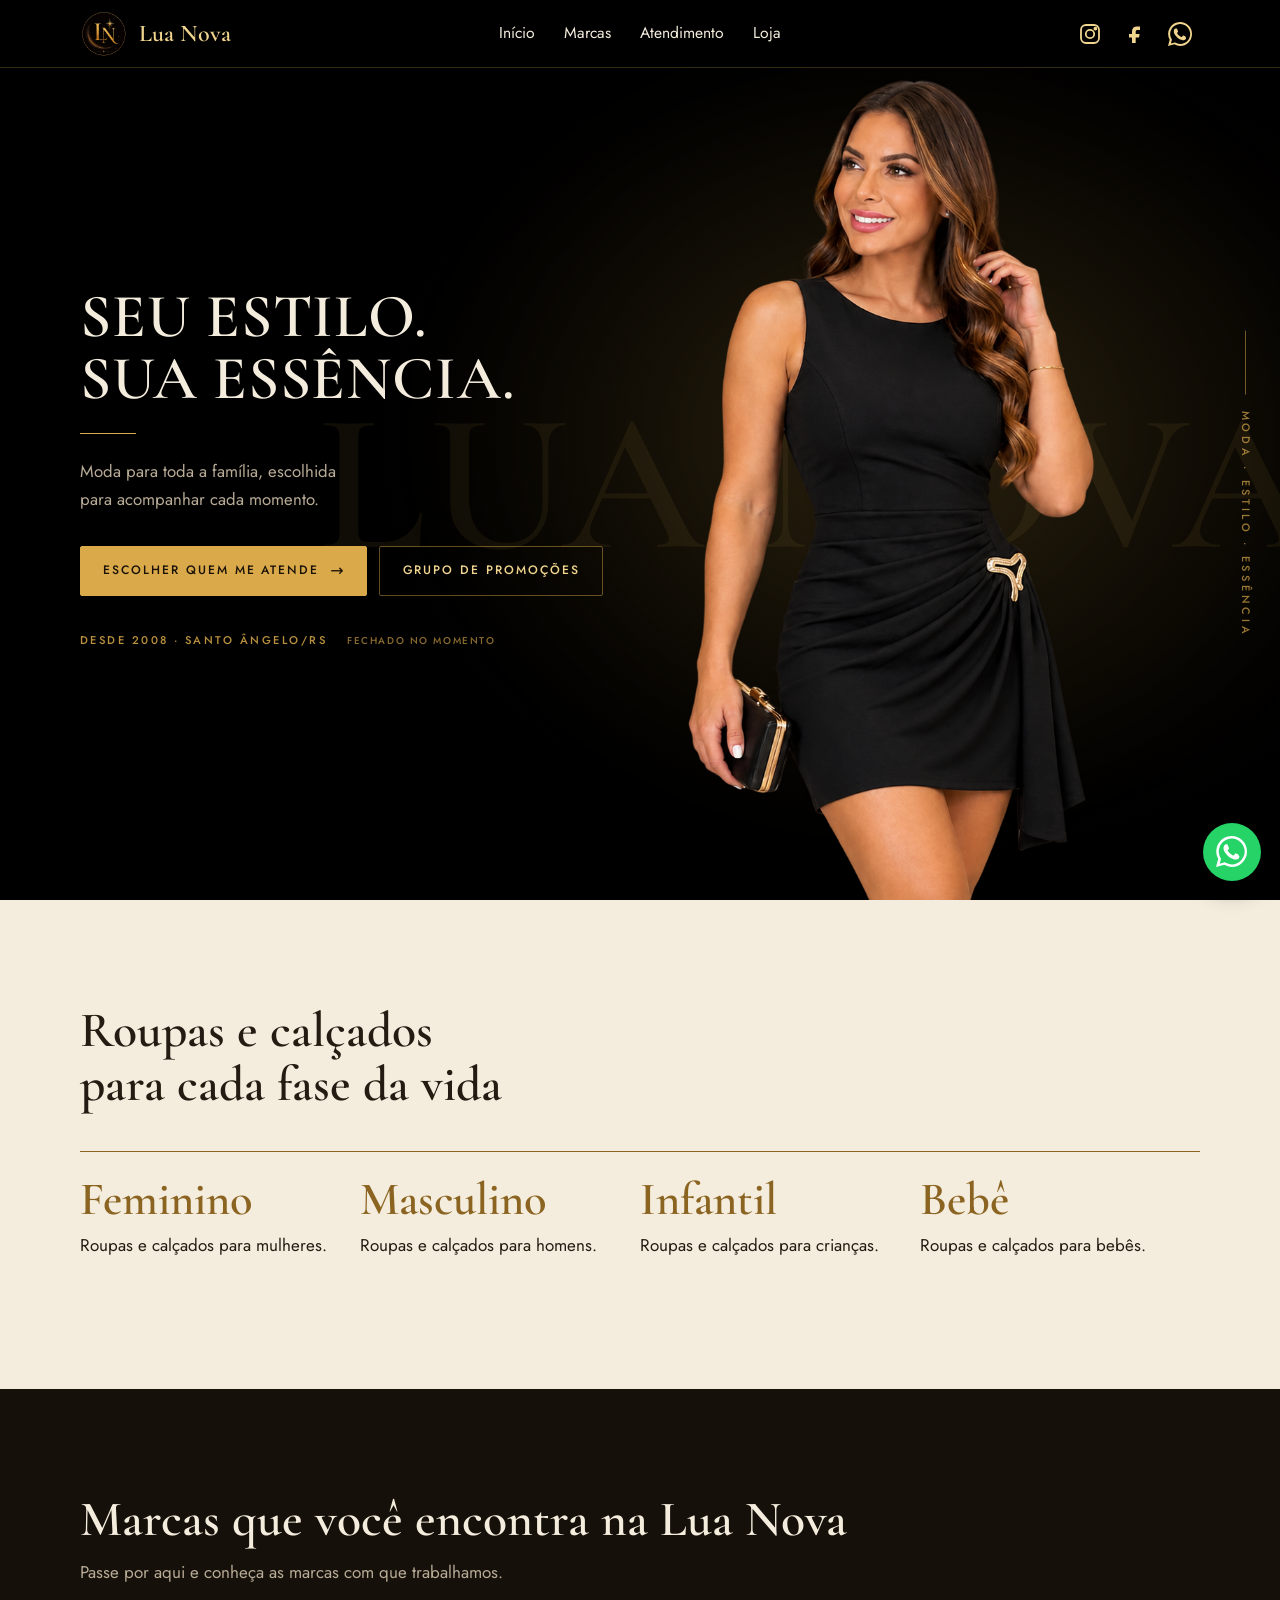
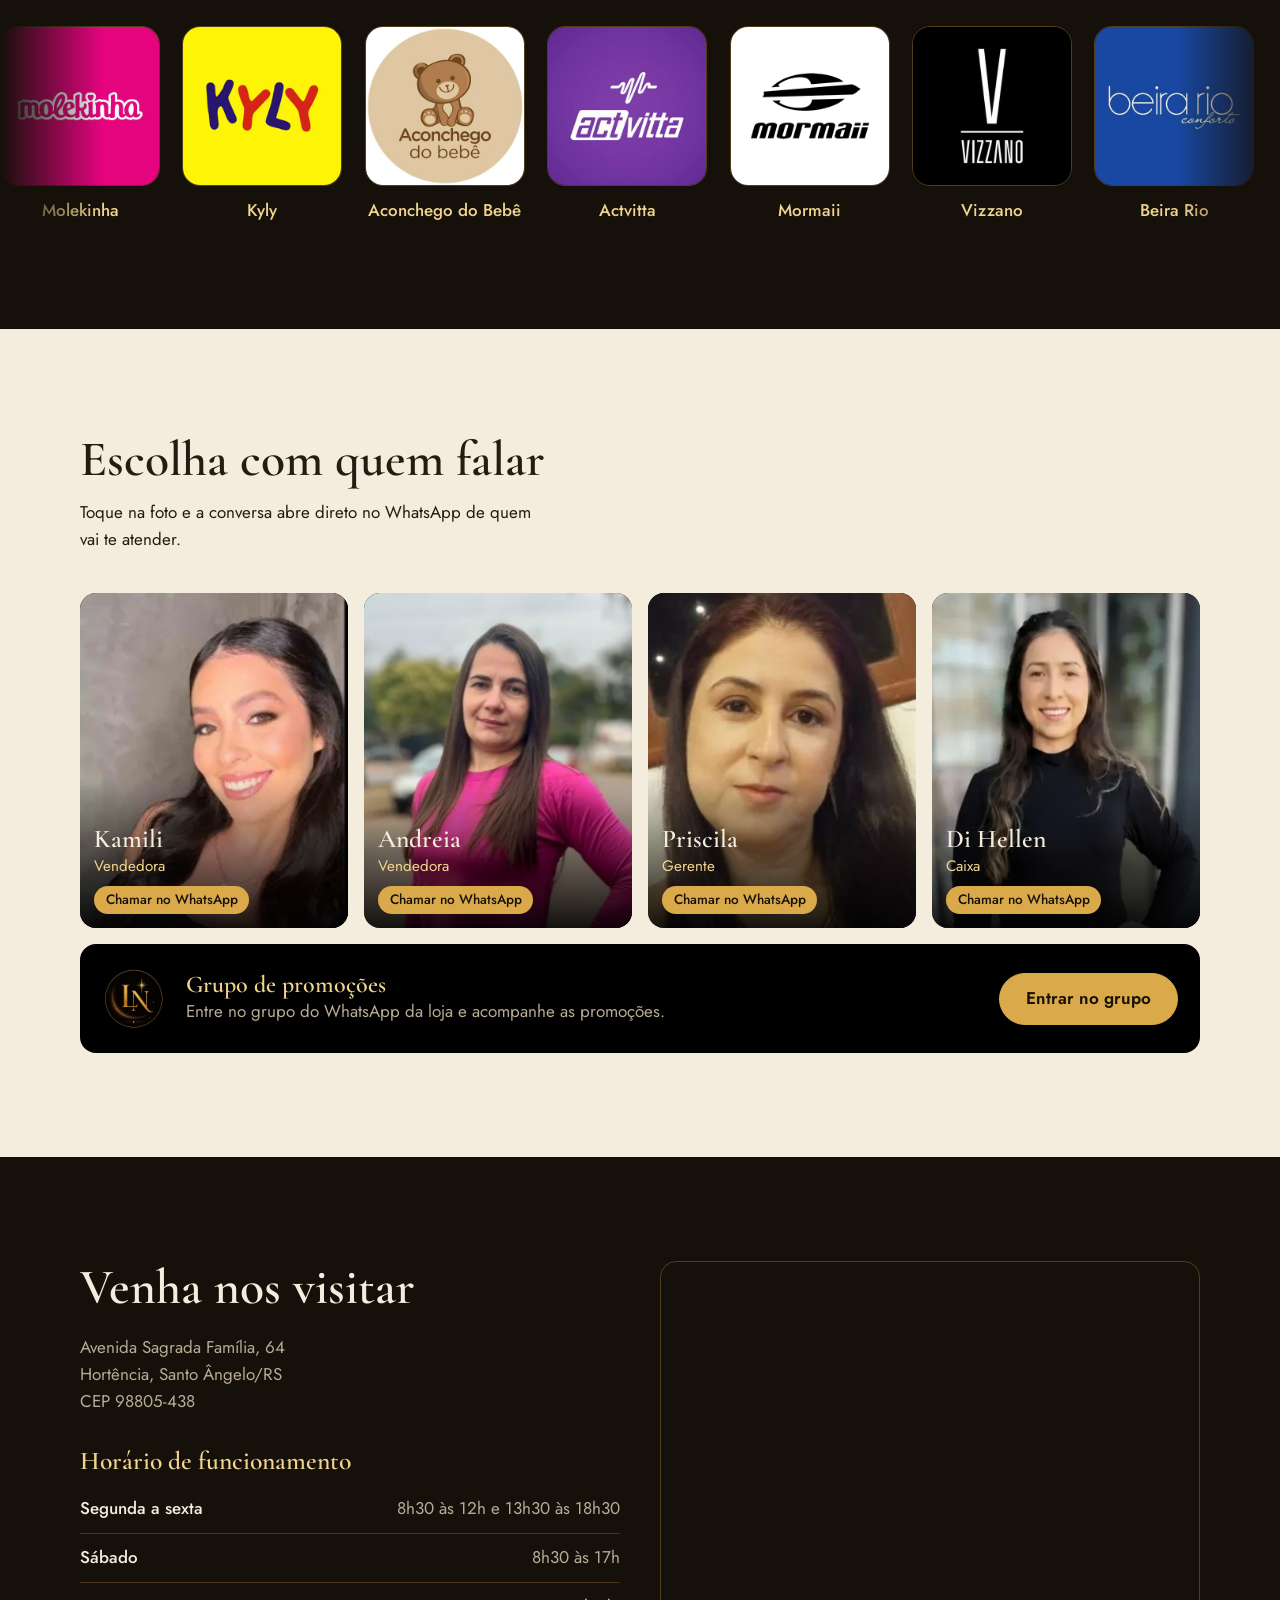
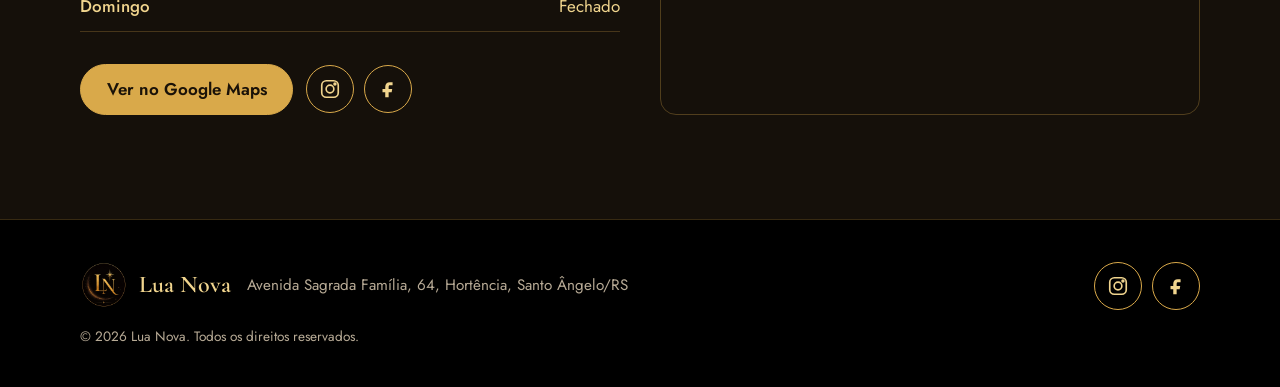
==== index.html @ 6b292cff "anofundacaodenovo" ====
<!doctype html>
<html lang="pt-BR">
  <head>
    <meta charset="UTF-8" />
    <meta name="viewport" content="width=device-width, initial-scale=1" />
    <title>Lua Nova</title>
    <meta
      name="description"
      content="Loja de roupas e calçados femininos, masculinos, infantis e para bebês em Santo Ângelo/RS. Conheça as marcas, a equipe e fale direto no WhatsApp."
    />
    <meta name="theme-color" content="#000000" />
    <meta property="og:type" content="website" />
    <meta property="og:locale" content="pt_BR" />
    <meta property="og:title" content="Lua Nova" />
    <meta
      property="og:description"
      content="Moda para toda a família, com atendimento de perto. Fale direto no WhatsApp."
    />
    <link rel="icon" type="image/png" href="assets/images/favicon.png" />
    <link rel="preconnect" href="https://fonts.googleapis.com" />
    <link rel="preconnect" href="https://fonts.gstatic.com" crossorigin />
    <link
      href="https://fonts.googleapis.com/css2?family=Cormorant+Garamond:wght@500;600;700&family=Jost:wght@400;500;600&display=swap"
      rel="stylesheet"
    />
    <link rel="stylesheet" href="css/style.css" />
    <script type="application/ld+json">
      {
        "@context": "https://schema.org",
        "@type": "ClothingStore",
        "name": "Lua Nova",
        "foundingDate": "2008",
        "address": {
          "@type": "PostalAddress",
          "streetAddress": "Avenida Sagrada Família, 64",
          "addressLocality": "Santo Ângelo",
          "addressRegion": "RS",
          "postalCode": "98805-438",
          "addressCountry": "BR"
        },
        "openingHours": [
          "Mo-Fr 08:30-12:00",
          "Mo-Fr 13:30-18:30",
          "Sa 08:30-17:00"
        ],
        "sameAs": [
          "https://www.instagram.com/luanova.santoangelo/",
          "https://www.facebook.com/vanessa.luanova.9?locale=pt_BR"
        ]
      }
    </script>
  </head>
  <body>
    <a class="skip" href="#conteudo">Ir para o conteúdo</a>

    <header class="header" id="topo">
      <div class="container header__in">
        <a class="brand" href="#inicio" aria-label="Lua Nova, início">
          <img
            src="assets/images/logo.jpg"
            alt="Logo Lua Nova"
            width="48"
            height="48"
          />
          <span>Lua Nova</span>
        </a>
        <nav class="nav" id="menu" aria-label="Principal">
          <a href="#inicio">Início</a>
          <a href="#marcas">Marcas</a>
          <a href="#atendimento">Atendimento</a>
          <a href="#loja">Loja</a>
        </nav>
        <div class="header__social" aria-label="Redes sociais e WhatsApp">
          <a class="social-icon" href="#" data-rede="instagram" target="_blank" rel="noopener" aria-label="Instagram" title="Instagram">
            <svg viewBox="0 0 24 24" aria-hidden="true"><rect x="3" y="3" width="18" height="18" rx="5"></rect><circle cx="12" cy="12" r="4.2"></circle><circle cx="17.4" cy="6.6" r="1"></circle></svg>
          </a>
          <a class="social-icon" href="#" data-rede="facebook" target="_blank" rel="noopener" aria-label="Facebook" title="Facebook">
            <svg viewBox="0 0 24 24" aria-hidden="true"><path d="M14 8h3V4.5h-3c-3.3 0-5 1.9-5 5.2V12H6v3.5h3V21h3.7v-5.5H16l.6-3.5h-3.9V10c0-1.3.4-2 1.3-2Z"></path></svg>
          </a>
          <a class="social-icon whatsapp-header"
          href="#"
          data-whatsapp-menu
          aria-label="WhatsApp"
          title="WhatsApp"
        >
          <svg viewBox="0 0 24 24" aria-hidden="true">
            <path
              d="M20.5 3.5A11.9 11.9 0 0 0 12 0 11.9 11.9 0 0 0 1.7 17.8L0 24l6.4-1.7A12 12 0 0 0 12 24h.1A12 12 0 0 0 24 12a11.9 11.9 0 0 0-3.5-8.5ZM12.1 22a9.9 9.9 0 0 1-5-1.4l-.4-.2-3.8 1 1-3.7-.2-.4A10 10 0 1 1 12.1 22Zm5.5-7.5c-.3-.2-1.8-.9-2.1-1s-.5-.2-.7.2-.8 1-.9 1.2-.3.2-.6.1a8.1 8.1 0 0 1-2.4-1.5 9 9 0 0 1-1.7-2.1c-.2-.3 0-.5.1-.6l.4-.5c.1-.2.2-.3.3-.5.1-.2 0-.4 0-.6s-.7-1.7-.9-2.3c-.2-.6-.5-.5-.7-.5h-.6c-.2 0-.6.1-.9.4-.3.3-1.1 1.1-1.1 2.7s1.1 3.1 1.2 3.3c.2.2 2.2 3.4 5.3 4.7.7.3 1.3.5 1.7.6.7.2 1.4.2 1.9.1.6-.1 1.8-.7 2-1.4.2-.7.2-1.3.1-1.4-.1-.2-.3-.3-.6-.4Z"
            ></path>
          </svg>
        </a>
        </div>
        <button class="burger"
          id="burger"
          aria-label="Abrir menu"
          aria-expanded="false"
          aria-controls="menu"
        >
          <span></span><span></span>
        </button>
      </div>
    </header>

    <main id="conteudo">
      <section class="hero" id="inicio">
        <span class="hero__marca" aria-hidden="true">LUA NOVA</span>
        <span class="hero__vertical" aria-hidden="true"><i></i><b>Moda · Estilo · Essência</b></span>
        <div class="hero__foto">
          <img src="assets/images/modelo.png" alt="Modelo com vestido preto e detalhe dourado" width="912" height="1181" fetchpriority="high" />
        </div>
        <div class="container hero__in">
          <div class="hero__txt">
            <h1>Seu estilo.<br />Sua essência.</h1>
            <span class="hero__linha" aria-hidden="true"></span>
            <p class="hero__sub">Moda para toda a família, escolhida para acompanhar cada momento.</p>
            <div class="hero__cta">
              <a class="btn" href="#atendimento">Escolher quem me atende</a>
              <a class="btn btn--ghost" href="#" data-grupo target="_blank" rel="noopener">Grupo de promoções</a>
            </div>
            <p class="hero__tag" id="status">Desde 2008 · Santo Ângelo/RS</p>
          </div>
        </div>
      </section>

      <section class="familia" aria-labelledby="t-familia">
        <div class="container">
          <h2 id="t-familia">Roupas e calçados para cada fase da vida</h2>
          <ul class="familia__lista">
            <li>
              <strong>Feminino</strong
              ><span>Roupas e calçados para mulheres.</span>
            </li>
            <li>
              <strong>Masculino</strong
              ><span>Roupas e calçados para homens.</span>
            </li>
            <li>
              <strong>Infantil</strong
              ><span>Roupas e calçados para crianças.</span>
            </li>
            <li>
              <strong>Bebê</strong><span>Roupas e calçados para bebês.</span>
            </li>
          </ul>
        </div>
      </section>

      <section class="marcas" id="marcas" aria-labelledby="t-marcas">
        <div class="container marcas__head">
          <h2 id="t-marcas">Marcas que você encontra na Lua Nova</h2>
          <p>Passe por aqui e conheça as marcas com que trabalhamos.</p>
        </div>
        <div class="marquee" id="marquee" aria-label="Carrossel de marcas">
          <ul class="marquee__track" id="marcas-track"></ul>
        </div>
      </section>

      <section class="atend" id="atendimento" aria-labelledby="t-atend">
        <div class="container">
          <div class="atend__head">
            <h2 id="t-atend">Escolha com quem falar</h2>
            <p>
              Toque na foto e a conversa abre direto no WhatsApp de quem vai te
              atender.
            </p>
          </div>
          <ul class="equipe" id="equipe"></ul>
        </div>
      </section>

      <section class="loja" id="loja" aria-labelledby="t-loja">
        <div class="container loja__in">
          <div class="loja__info">
            <h2 id="t-loja">Venha nos visitar</h2>
            <address id="endereco"></address>
            <h3>Horário de funcionamento</h3>
            <dl class="horarios" id="horarios"></dl>
            <div class="loja__btns">
              <a class="btn" href="#" data-maps target="_blank" rel="noopener"
                >Ver no Google Maps</a
              >

              <div class="social-links" aria-label="Redes sociais">
                <a
                  class="social-icon"
                  href="#"
                  data-rede="instagram"
                  target="_blank"
                  rel="noopener"
                  aria-label="Instagram"
                  title="Instagram"
                >
                  <svg viewBox="0 0 24 24" aria-hidden="true">
                    <rect x="3" y="3" width="18" height="18" rx="5"></rect>
                    <circle cx="12" cy="12" r="4.2"></circle>
                    <circle cx="17.4" cy="6.6" r="1"></circle>
                  </svg>
                </a>
                <a
                  class="social-icon"
                  href="#"
                  data-rede="facebook"
                  target="_blank"
                  rel="noopener"
                  aria-label="Facebook"
                  title="Facebook"
                >
                  <svg viewBox="0 0 24 24" aria-hidden="true">
                    <path
                      d="M14 8h3V4.5h-3c-3.3 0-5 1.9-5 5.2V12H6v3.5h3V21h3.7v-5.5H16l.6-3.5h-3.9V10c0-1.3.4-2 1.3-2Z"
                    ></path>
                  </svg>
                </a>
              </div>
            </div>
          </div>
          <div class="loja__mapa">
            <iframe
              id="mapa"
              title="Mapa com a localização da Lua Nova em Santo Ângelo"
              loading="lazy"
              referrerpolicy="no-referrer-when-downgrade"
            ></iframe>
          </div>
        </div>
      </section>
    </main>

    <footer class="footer">
      <div class="container footer__in">
        <a class="brand" href="#topo"
          ><img
            src="assets/images/logo.jpg"
            alt=""
            width="48"
            height="48"
          /><span>Lua Nova</span></a
        >
        <p id="rodape-end"></p>
        <div class="footer__social" aria-label="Redes sociais">
          <a
            class="social-icon"
            href="#"
            data-rede="instagram"
            target="_blank"
            rel="noopener"
            aria-label="Instagram"
            title="Instagram"
          >
            <svg viewBox="0 0 24 24" aria-hidden="true">
              <rect x="3" y="3" width="18" height="18" rx="5"></rect>
              <circle cx="12" cy="12" r="4.2"></circle>
              <circle cx="17.4" cy="6.6" r="1"></circle>
            </svg>
          </a>
          <a
            class="social-icon"
            href="#"
            data-rede="facebook"
            target="_blank"
            rel="noopener"
            aria-label="Facebook"
            title="Facebook"
          >
            <svg viewBox="0 0 24 24" aria-hidden="true">
              <path
                d="M14 8h3V4.5h-3c-3.3 0-5 1.9-5 5.2V12H6v3.5h3V21h3.7v-5.5H16l.6-3.5h-3.9V10c0-1.3.4-2 1.3-2Z"
              ></path>
            </svg>
          </a>
        </div>
        <p class="footer__copy" id="copy"></p>
      </div>
    </footer>

    <div class="whatsapp-fab-wrap">
      <div class="whatsapp-menu" id="whatsapp-menu" aria-hidden="true"></div>
      <button
        class="fab whatsapp-fab"
        id="whatsapp-fab"
        type="button"
        aria-label="Abrir opções de WhatsApp"
        aria-expanded="false"
      >
        <svg viewBox="0 0 24 24" aria-hidden="true">
          <path
            d="M20.5 3.5A11.9 11.9 0 0 0 12 0 11.9 11.9 0 0 0 1.7 17.8L0 24l6.4-1.7A12 12 0 0 0 12 24h.1A12 12 0 0 0 24 12a11.9 11.9 0 0 0-3.5-8.5ZM12.1 22a9.9 9.9 0 0 1-5-1.4l-.4-.2-3.8 1 1-3.7-.2-.4A10 10 0 1 1 12.1 22Zm5.5-7.5c-.3-.2-1.8-.9-2.1-1s-.5-.2-.7.2-.8 1-.9 1.2-.3.2-.6.1a8.1 8.1 0 0 1-2.4-1.5 9 9 0 0 1-1.7-2.1c-.2-.3 0-.5.1-.6l.4-.5c.1-.2.2-.3.3-.5.1-.2 0-.4 0-.6s-.7-1.7-.9-2.3c-.2-.6-.5-.5-.7-.5h-.6c-.2 0-.6.1-.9.4-.3.3-1.1 1.1-1.1 2.7s1.1 3.1 1.2 3.3c.2.2 2.2 3.4 5.3 4.7.7.3 1.3.5 1.7.6.7.2 1.4.2 1.9.1.6-.1 1.8-.7 2-1.4.2-.7.2-1.3.1-1.4-.1-.2-.3-.3-.6-.4Z"
          ></path>
        </svg>
      </button>
    </div>

    <script src="js/config.js"></script>
    <script src="js/script.js"></script>
  </body>
</html>
---- css/style.css ----
:root {
  --black: #000;
  --coal: #15100a;
  --gold: #d9a94a;
  --gold-hi: #f1d58e;
  --gold-deep: #8a6420;
  --cream: #f4ecdd;
  --ink: #241c12;
  --muted: #b8ab96;
  --serif: "Cormorant Garamond", Georgia, serif;
  --sans: "Jost", system-ui, sans-serif;
  --pad: clamp(1.25rem, 5vw, 2.5rem);
  --sec: clamp(3.5rem, 9vw, 6.5rem);
  --header-h: 68px;
}
*, *::before, *::after { box-sizing: border-box; }
html { scroll-behavior: smooth; scroll-padding-top: var(--header-h); }
body { margin: 0; font: 400 1.0625rem/1.6 var(--sans); color: var(--cream); background: var(--black); overflow-x: hidden; }
img { max-width: 100%; display: block; }
a { color: inherit; }
ul { list-style: none; margin: 0; padding: 0; }
h1, h2, h3 { font-family: var(--serif); font-weight: 600; line-height: 1.08; margin: 0; }
h2 { font-size: clamp(2rem, 5vw, 3.1rem); }
h3 { font-size: 1.5rem; }
p { margin: 0; }
:focus-visible { outline: 2px solid var(--gold-hi); outline-offset: 3px; }
.container { width: min(1120px, 100% - 2 * var(--pad)); margin-inline: auto; }
.skip { position: absolute; left: -999px; top: 0; background: var(--gold); color: #000; padding: .6rem 1rem; z-index: 100; }
.skip:focus { left: 0; }

/* Botões */
.btn { display: inline-flex; align-items: center; justify-content: center; min-height: 48px; padding: .7rem 1.6rem; border-radius: 999px; background: var(--gold); color: #1a1208; font-weight: 600; text-decoration: none; border: 1.5px solid var(--gold); transition: background .2s, color .2s; }
.btn:hover { background: var(--gold-hi); border-color: var(--gold-hi); }
.btn--ghost { background: transparent; color: var(--gold-hi); }
.btn--ghost:hover { background: rgba(217,169,74,.14); color: var(--gold-hi); }
.btn--sm { min-height: 40px; padding: .4rem 1.2rem; font-size: .95rem; }

/* Header */
.header { position: sticky; top: 0; z-index: 50; height: var(--header-h); background: rgba(0,0,0,.92); backdrop-filter: blur(8px); border-bottom: 1px solid rgba(217,169,74,.25); }
.header__in { display: grid; grid-template-columns: 1fr auto 1fr; align-items: center; gap: 1.5rem; height: 100%; }
.brand { display: flex; align-items: center; gap: .7rem; text-decoration: none; font: 600 1.5rem/1 var(--serif); color: var(--gold-hi); margin-right: auto; }
.brand img { width: 48px; height: 48px; border-radius: 50%; }
.nav { display: flex; gap: 1.8rem; }
.nav a { text-decoration: none; color: var(--cream); font-size: .98rem; padding: .3rem 0; border-bottom: 1px solid transparent; }
.nav a:hover { border-color: var(--gold); }
.burger { display: none; width: 44px; height: 44px; background: none; border: 0; cursor: pointer; position: relative; }
.burger span { position: absolute; left: 10px; right: 10px; height: 2px; background: var(--gold-hi); transition: transform .25s; }
.burger span:first-child { top: 17px; } .burger span:last-child { top: 25px; }
.burger[aria-expanded="true"] span:first-child { transform: translateY(4px) rotate(45deg); }
.burger[aria-expanded="true"] span:last-child { transform: translateY(-4px) rotate(-45deg); }

/* Hero */
.hero { position: relative; overflow: hidden; display: flex; flex-direction: column; padding-top: clamp(2.5rem, 8vw, 4rem); background: radial-gradient(60% 70% at 72% 45%, rgba(217,169,74,.07), transparent 72%), var(--black); }
.hero__in { order: 1; position: relative; z-index: 3; }
.hero__txt { position: relative; z-index: 2; }
.hero h1 { font-size: clamp(2rem, 10vw, 2.9rem); line-height: 1; letter-spacing: .015em; text-transform: uppercase; white-space: nowrap; color: var(--cream); }
.hero__linha { display: block; width: 56px; height: 1px; margin: 1.5rem 0; background: var(--gold); }
.hero__sub { max-width: 27ch; color: var(--muted); font-size: 1.05rem; line-height: 1.65; }
.hero__cta { display: flex; flex-wrap: wrap; gap: .75rem; margin-top: 2rem; }
.hero .btn { min-height: 46px; padding: .7rem 1.4rem; border-radius: 2px; font-size: .76rem; font-weight: 500; letter-spacing: .16em; text-transform: uppercase; }
.hero .btn:not(.btn--ghost)::after { content: "\2192"; margin-left: .7rem; font-size: 1rem; letter-spacing: 0; }
.hero .btn--ghost { border-color: rgba(217,169,74,.45); }
.hero .btn--ghost:hover { border-color: var(--gold-hi); }
.hero__tag { display: flex; flex-wrap: wrap; align-items: center; gap: .7rem; margin-top: 2.25rem; color: rgba(217,169,74,.85); font-size: .7rem; font-weight: 500; letter-spacing: .22em; text-transform: uppercase; }
.hero__tag .pill { padding: .05rem .55rem; font-size: .62rem; letter-spacing: .16em; opacity: .75; }
.hero__marca { position: absolute; z-index: 0; right: -6vw; bottom: 20vw; font: 600 24vw/.8 var(--serif); letter-spacing: .02em; color: rgba(217,169,74,.075); white-space: nowrap; user-select: none; pointer-events: none; }
.hero__vertical { display: none; }
.hero__foto { order: 2; position: relative; z-index: 1; height: min(128vw, 700px); margin-top: 1.5rem; pointer-events: none; }
.hero__foto::before { content: ""; position: absolute; left: 50%; top: 8%; width: 110%; height: 80%; transform: translateX(-50%); background: radial-gradient(closest-side, rgba(217,169,74,.14), rgba(217,169,74,.05) 60%, transparent); filter: blur(40px); }
.hero__foto img { position: absolute; left: 50%; top: 1%; height: 122%; width: auto; max-width: none; transform: translateX(-50%); }
@media (min-width: 820px) {
  .hero { flex-direction: row; align-items: center; min-height: clamp(640px, calc(100svh - var(--header-h)), 860px); padding: 0 0 2rem; }
  .hero h1 { font-size: clamp(2.8rem, 4.8vw, 4.5rem); }
  .hero__marca { right: -3vw; bottom: auto; top: 50%; transform: translateY(-50%); font-size: clamp(9rem, 15.5vw, 17rem); }
  .hero__vertical { position: absolute; z-index: 3; right: clamp(.9rem, 2vw, 2rem); top: 50%; transform: translateY(-50%); display: flex; flex-direction: column; align-items: center; gap: 1rem; color: rgba(217,169,74,.7); }
  .hero__vertical i { width: 1px; height: 64px; background: rgba(217,169,74,.5); }
  .hero__vertical b { writing-mode: vertical-rl; font-size: .68rem; font-weight: 500; letter-spacing: .34em; text-transform: uppercase; }
  .hero__foto { position: absolute; inset: 0; height: auto; margin: 0; }
  .hero__foto::before { left: 70%; top: 44%; width: 75%; height: 95%; transform: translate(-50%, -50%); }
  .hero__foto img { left: 70%; top: 1%; height: 120%; }
}
/* Hero mobile: modelo ao fundo (alta, à direita, translúcida), conteúdo à frente */
@media (max-width: 819px) {
  .hero { position: relative; --foto-top: calc(clamp(2.5rem, 8vw, 4rem) + 20px); --foto-h: min(145vw, 780px); min-height: calc(var(--foto-top) + var(--foto-h)); padding-bottom: 2.5rem; }
  .hero__foto { position: absolute; z-index: 1; inset: 0; height: auto; margin: 0; }
  .hero__foto::before { left: 70%; top: calc(var(--foto-top) + 45vw); width: 100vw; height: 90vw; transform: translate(-50%, -50%); }
  .hero__foto img { position: absolute; left: auto; right: -26vw; top: var(--foto-top); bottom: auto; height: var(--foto-h); transform: none; opacity: .4; -webkit-mask-image: linear-gradient(180deg, #000 0, #000 68%, transparent 100%); mask-image: linear-gradient(180deg, #000 0, #000 68%, transparent 100%); }
  .hero__in { position: relative; z-index: 3; }
  .hero__txt { position: relative; z-index: 4; }
}
@media (prefers-reduced-motion: no-preference) {
  .hero__foto { animation: aparecer 1.4s cubic-bezier(.2,.7,.2,1) both; }
  .hero__marca { animation: surgir 2s ease both; }
  .hero__txt > * { animation: subir .9s cubic-bezier(.2,.7,.2,1) both; }
  .hero__txt > :nth-child(2) { animation-delay: .08s; } .hero__txt > :nth-child(3) { animation-delay: .16s; } .hero__txt > :nth-child(4) { animation-delay: .24s; } .hero__txt > :nth-child(5) { animation-delay: .32s; }
}
@keyframes aparecer { from { opacity: 0; transform: translateY(14px) scale(.98); } }
@keyframes surgir { from { opacity: 0; } }
@keyframes subir { from { opacity: 0; transform: translateY(16px); } }

/* Família */
.familia { background: var(--cream); color: var(--ink); padding: var(--sec) 0; }
.familia h2 { max-width: 18ch; }
.familia__lista { display: grid; grid-template-columns: 1fr 1fr; margin-top: 2.5rem; border-top: 1px solid var(--gold-deep); }
.familia__lista li { padding: 1.4rem 1rem 1.6rem 0; border-bottom: 1px solid rgba(138,100,32,.35); }
.familia__lista strong { display: block; font: 600 clamp(1.9rem, 5vw, 2.9rem)/1.1 var(--serif); color: var(--gold-deep); }
.familia__lista span { display: block; margin-top: .4rem; }

/* Marcas */
.marcas { padding: var(--sec) 0; background: var(--coal); overflow: hidden; }
.marcas__head { margin-bottom: 2.5rem; }
.marcas__head p { color: var(--muted); margin-top: .8rem; }
.marquee { overflow: hidden; -webkit-mask-image: linear-gradient(90deg, transparent, #000 8%, #000 92%, transparent); mask-image: linear-gradient(90deg, transparent, #000 8%, #000 92%, transparent); }
.marquee__track { display: flex; gap: 1.4rem; width: max-content; animation: correr 45s linear infinite; }
.marquee:hover .marquee__track { animation-play-state: paused; }
.marca { width: 160px; flex: none; text-align: center; }
.marca img { width: 160px; height: 160px; object-fit: cover; border-radius: 18px; border: 1px solid rgba(217,169,74,.3); }
.marca span { display: block; margin-top: .7rem; font-weight: 500; color: var(--gold-hi); }
@keyframes correr { to { transform: translateX(-50%); } }
@media (prefers-reduced-motion: reduce) {
  .marquee { overflow-x: auto; } .marquee__track { animation: none; }
  .marca[aria-hidden="true"] { display: none; }
}

/* Atendimento */
.atend { background: var(--cream); color: var(--ink); padding: var(--sec) 0; }
.atend__head p { margin-top: .8rem; max-width: 46ch; }
.equipe { display: grid; grid-template-columns: repeat(2, 1fr); gap: 1rem; margin-top: 2.5rem; }
.pessoa { display: block; position: relative; text-decoration: none; border-radius: 16px; overflow: hidden; background: #000; color: var(--cream); aspect-ratio: 4 / 5; }
.pessoa img { width: 100%; height: 100%; object-fit: cover; object-position: center 20%; transition: transform .5s; }
.pessoa:hover img { transform: scale(1.04); }
.pessoa__info { position: absolute; inset: auto 0 0; padding: 3rem .9rem .9rem; background: linear-gradient(transparent, rgba(0,0,0,.9)); }
.pessoa__info strong { display: block; font: 600 1.6rem/1.1 var(--serif); }
.pessoa__info span { display: block; font-size: .95rem; color: var(--gold-hi); }
.pessoa__info em { display: inline-block; margin-top: .5rem; font-style: normal; font-size: .85rem; font-weight: 500; padding: .2rem .7rem; border-radius: 999px; background: var(--gold); color: #1a1208; }
.grupo { display: flex; align-items: center; gap: 1.2rem; flex-wrap: wrap; margin-top: 1rem; padding: 1.4rem; border-radius: 16px; background: #000; color: var(--cream); }
.grupo img { width: 64px; height: 64px; border-radius: 50%; }
.grupo div { flex: 1 1 260px; }
.grupo h3 { color: var(--gold-hi); }
.grupo p { color: var(--muted); }

/* Loja */
.loja { padding: var(--sec) 0; background: var(--coal); }
.loja__in { display: grid; gap: 2.5rem; }
address { font-style: normal; margin: 1.2rem 0 2rem; color: var(--muted); }
.loja h3 { font-size: 1.6rem; color: var(--gold-hi); margin-bottom: .6rem; }
.horarios { margin: 0 0 2rem; }
.horarios div { display: flex; justify-content: space-between; gap: 1rem; padding: .65rem 0; border-bottom: 1px solid rgba(217,169,74,.25); }
.horarios dt { font-weight: 500; } .horarios dd { margin: 0; color: var(--muted); text-align: right; }
.horarios .hoje dt, .horarios .hoje dd { color: var(--gold-hi); }
.loja__btns { display: flex; flex-wrap: wrap; gap: .8rem; align-items: center; }

.social-links,
.footer__social { display: flex; align-items: center; gap: .65rem; }

.social-icon {
  width: 48px;
  height: 48px;
  display: inline-flex;
  align-items: center;
  justify-content: center;
  border: 1.5px solid var(--gold);
  border-radius: 50%;
  color: var(--gold-hi);
  text-decoration: none;
  background: transparent;
  transition: background .2s, color .2s, border-color .2s, transform .2s;
}

.social-icon svg {
  width: 22px;
  height: 22px;
  fill: none;
  stroke: currentColor;
  stroke-width: 1.8;
  stroke-linecap: round;
  stroke-linejoin: round;
}

.social-icon:hover {
  background: var(--gold);
  color: #1a1208;
  border-color: var(--gold);
  transform: translateY(-2px);
}

.social-icon[aria-label="Facebook"] svg {
  fill: currentColor;
  stroke: none;
}

.whatsapp-header svg {
  fill: currentColor;
  stroke: none;
}

/* Header: ícones sociais sem borda (somente no header) */
.header__social { display: flex; align-items: center; justify-content: flex-end; gap: .3rem; }
.header__social .social-icon { width: 40px; height: 40px; border: 0; border-radius: 0; background: transparent; color: var(--gold-hi); }
.header__social .social-icon svg { width: 24px; height: 24px; }
.header__social .social-icon:hover { background: transparent; color: var(--cream); transform: scale(1.12); }

.whatsapp-fab-wrap {
  position: fixed;
  z-index: 60;
  right: 1.2rem;
  bottom: 1.2rem;
}

.whatsapp-fab {
  position: static;
  width: 58px;
  height: 58px;
  min-height: 58px;
  padding: 0;
  border: 0;
  cursor: pointer;
  border-radius: 50%;
  background: #25d366;
  color: #fff;
  box-shadow: 0 8px 24px rgba(0,0,0,.45);
  transition: transform .2s, box-shadow .2s;
}

.whatsapp-fab:hover {
  background: #25d366;
  border-color: transparent;
  transform: translateY(-2px);
  box-shadow: 0 10px 28px rgba(0,0,0,.55);
}

.whatsapp-fab svg {
  width: 31px;
  height: 31px;
  fill: currentColor;
}

.whatsapp-menu {
  position: absolute;
  right: 0;
  bottom: 70px;
  width: 230px;
  padding: .55rem;
  border: 1px solid rgba(217,169,74,.35);
  border-radius: 16px;
  background: rgba(0,0,0,.96);
  box-shadow: 0 12px 35px rgba(0,0,0,.5);
  opacity: 0;
  visibility: hidden;
  transform: translateY(8px) scale(.96);
  transform-origin: bottom right;
  transition: opacity .2s, transform .2s, visibility .2s;
}

.whatsapp-menu.open {
  opacity: 1;
  visibility: visible;
  transform: translateY(0) scale(1);
}

.whatsapp-menu__title {
  padding: .45rem .65rem .6rem;
  color: var(--gold-hi);
  font-family: var(--serif);
  font-size: 1.15rem;
}

.whatsapp-menu a {
  display: flex;
  align-items: center;
  gap: .7rem;
  padding: .65rem;
  border-radius: 10px;
  color: var(--cream);
  text-decoration: none;
  transition: background .2s;
}

.whatsapp-menu a:hover { background: rgba(217,169,74,.14); }

.whatsapp-menu__icon {
  width: 34px;
  height: 34px;
  display: grid;
  place-items: center;
  flex: 0 0 34px;
  border-radius: 50%;
  background: #25d366;
  color: #fff;
  font-size: .9rem;
  font-weight: 600;
}

.whatsapp-menu__name { display: block; font-weight: 600; }
.whatsapp-menu__role { display: block; color: var(--muted); font-size: .8rem; }
.loja__mapa { min-height: 320px; border-radius: 16px; overflow: hidden; border: 1px solid rgba(217,169,74,.3); }
.loja__mapa iframe { width: 100%; height: 100%; min-height: 320px; border: 0; filter: grayscale(.4) contrast(1.05); }

/* Footer */
.footer { background: var(--black); border-top: 1px solid rgba(217,169,74,.25); padding: 2.5rem 0; color: var(--muted); font-size: .95rem; }
.footer__in { display: grid; gap: 1rem; justify-items: start; }
.footer a:not(.brand) { color: var(--gold-hi); }
.footer__social { margin-top: .1rem; }
.footer__copy { font-size: .85rem; }

/* Botão flutuante (mobile) */
.fab { display: flex; justify-content: center; align-items: center; }
.footer { padding-bottom: 6rem; }

@media (max-width: 819px) {
  .header__in { grid-template-columns: 1fr auto; }
  .header__social { display: none; }
  .header .whatsapp-header { display: none; }
  .burger { display: block; }
  .nav { position: absolute; top: var(--header-h); left: 0; right: 0; flex-direction: column; gap: 0; background: #000; border-bottom: 1px solid rgba(217,169,74,.25); padding: .5rem var(--pad) 1rem; display: none; }
  .nav.open { display: flex; }
  .nav a { padding: .9rem 0; border-bottom: 1px solid rgba(217,169,74,.15); }
}
@media (min-width: 820px) {
  .familia__lista { grid-template-columns: repeat(4, 1fr); }
  .familia__lista li { padding-right: 1.5rem; border-bottom: 0; }
  .equipe { grid-template-columns: repeat(4, 1fr); }
  .loja__in { grid-template-columns: 1fr 1fr; align-items: stretch; }
  .fab { display: flex; }
  .footer { padding-bottom: 2.5rem; }
  .footer__in { grid-template-columns: auto 1fr auto; align-items: center; }
  .footer__copy { grid-column: 1 / -1; }
}
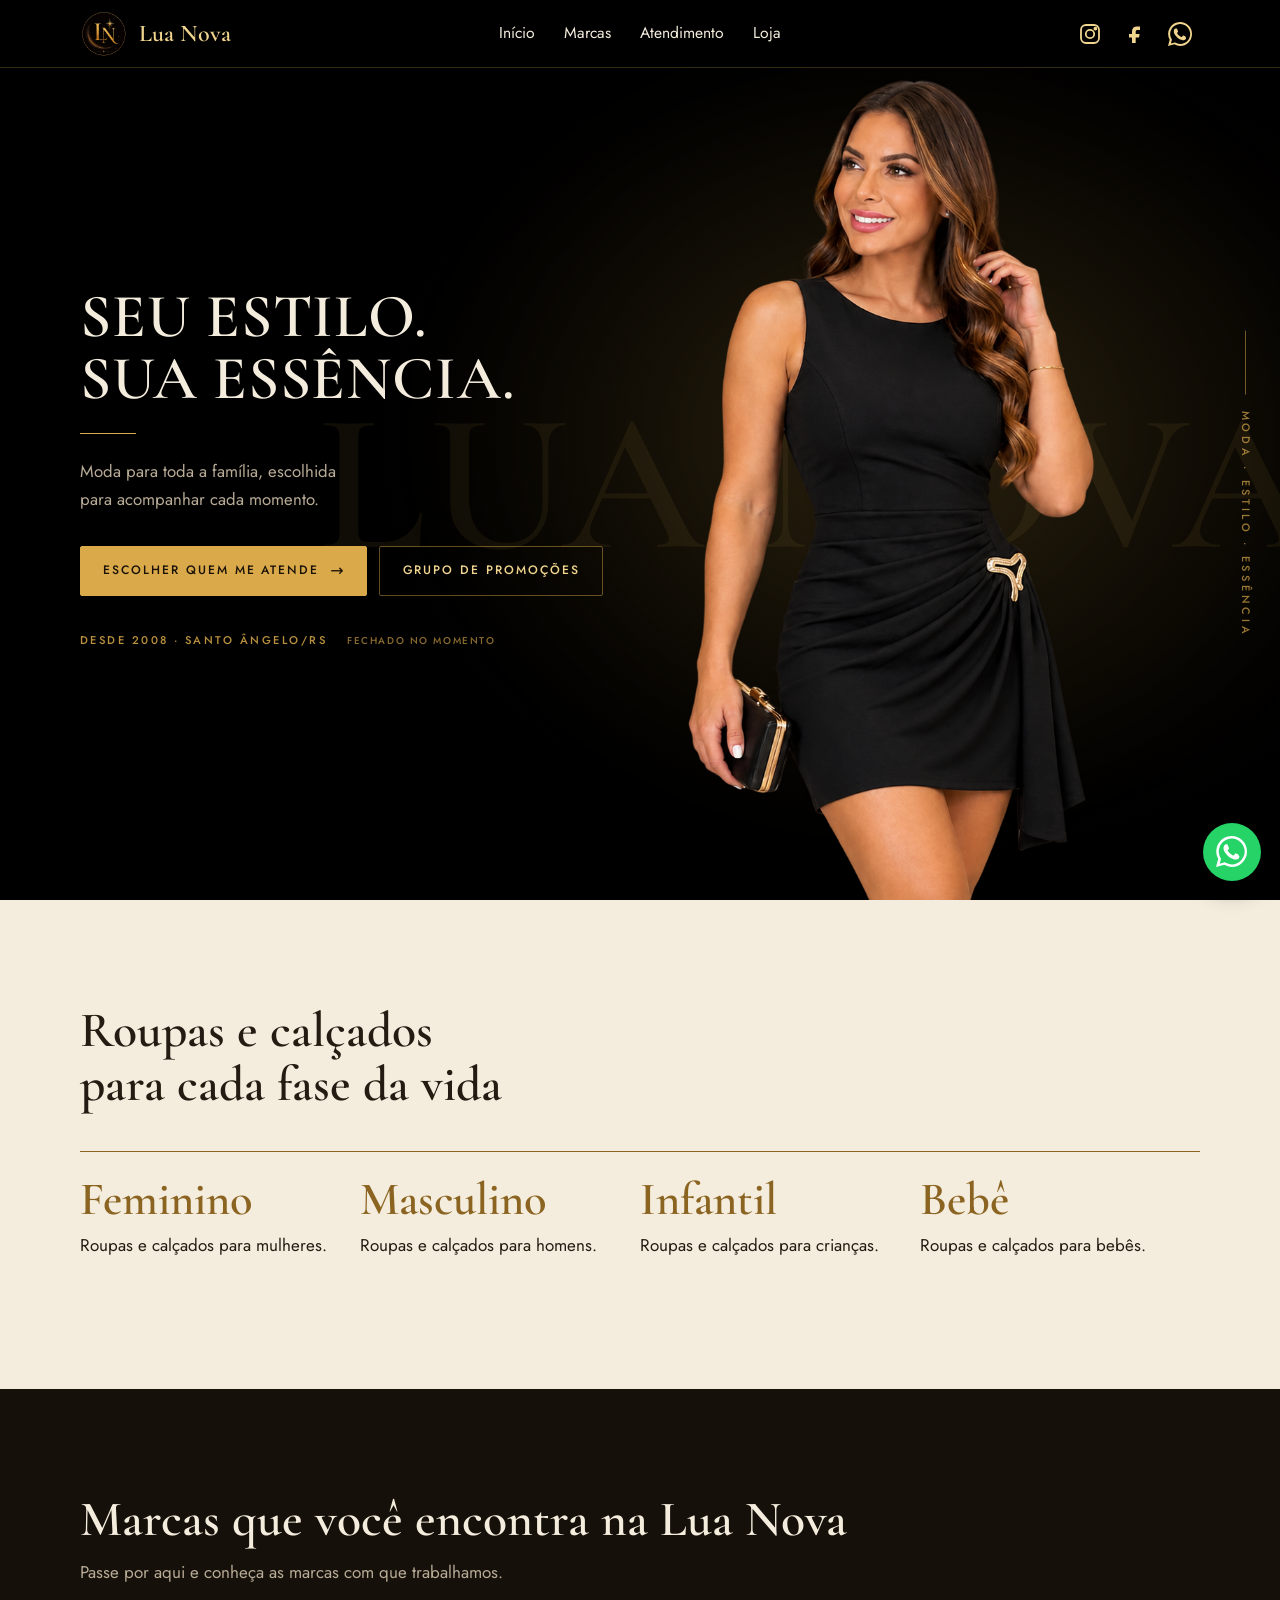
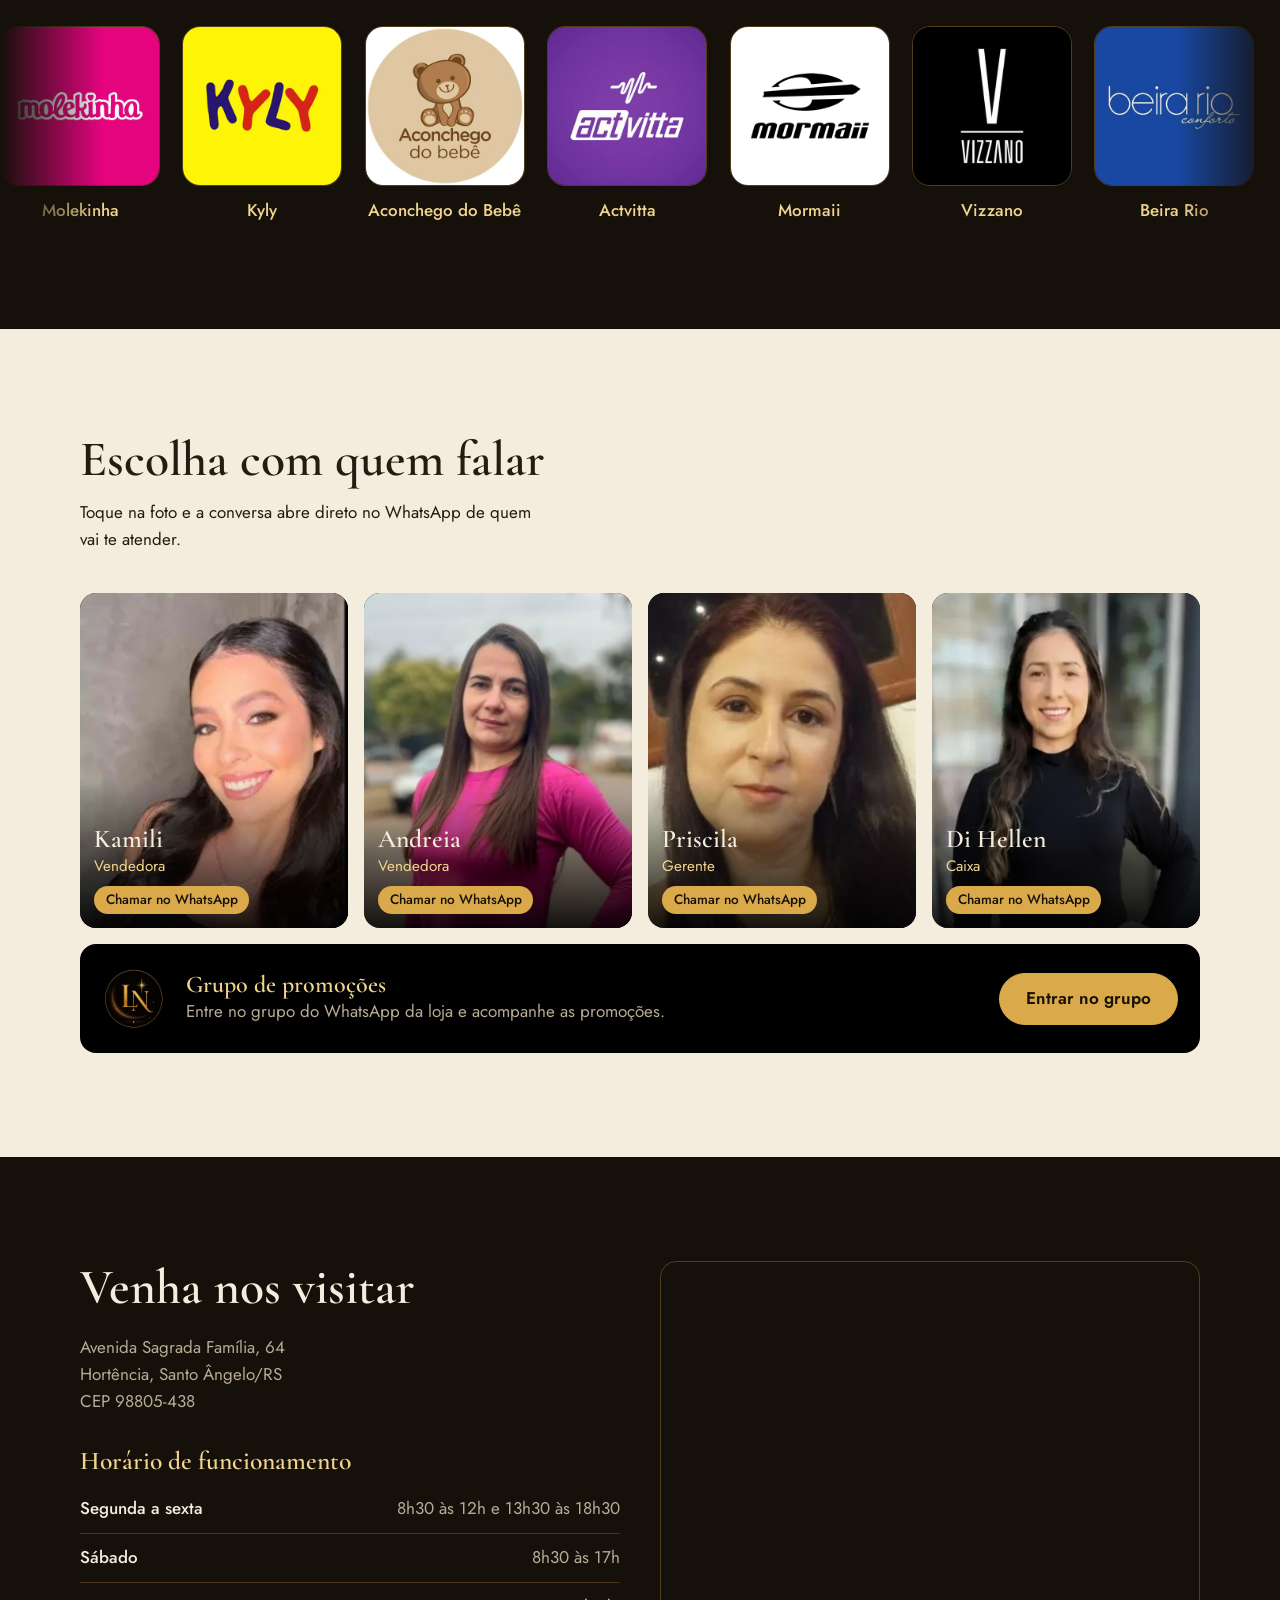
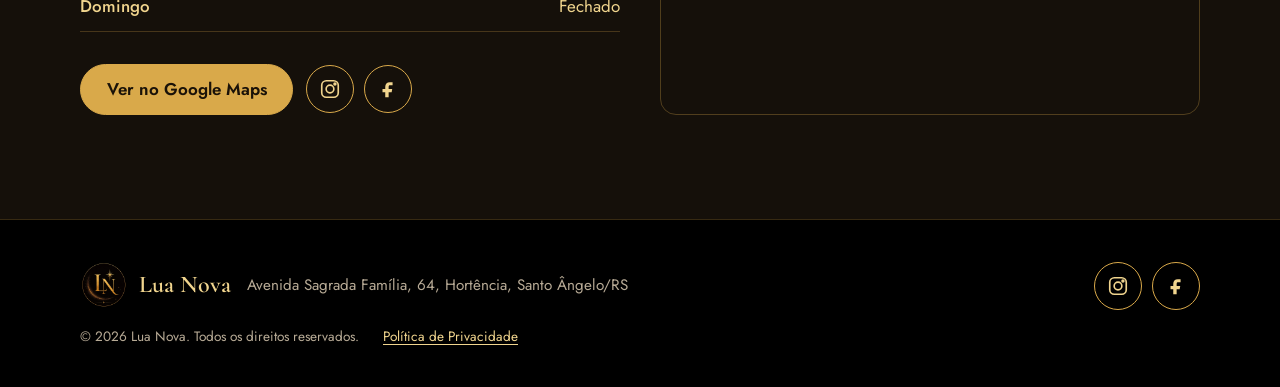
==== commit c5021831: "v 7.0" ====
--- a/index.html
+++ b/index.html
@@ -16,6 +16,13 @@
       property="og:description"
       content="Moda para toda a família, com atendimento de perto. Fale direto no WhatsApp."
     />
+    <!-- PENDENTE (domínio oficial): trocar og:image por URL absoluta e adicionar og:url e rel="canonical" com o domínio real. -->
+    <meta property="og:site_name" content="Lua Nova" />
+    <meta property="og:image" content="assets/images/logo.jpg" />
+    <meta property="og:image:width" content="640" />
+    <meta property="og:image:height" content="640" />
+    <meta property="og:image:alt" content="Logo da Lua Nova, monograma LN dourado sobre fundo preto" />
+    <meta name="twitter:card" content="summary" />
     <link rel="icon" type="image/png" href="assets/images/favicon.png" />
     <link rel="preconnect" href="https://fonts.googleapis.com" />
     <link rel="preconnect" href="https://fonts.gstatic.com" crossorigin />
@@ -30,6 +37,9 @@
         "@type": "ClothingStore",
         "name": "Lua Nova",
         "foundingDate": "2008",
+        "description": "Loja de roupas e calçados femininos, masculinos, infantis e para bebês em Santo Ângelo/RS.",
+        "geo": { "@type": "GeoCoordinates", "latitude": -28.2983466, "longitude": -54.2443314 },
+        "hasMap": "https://www.google.com/maps/place/Lua+Nova/@-28.2983466,-54.2633858,15z/data=!4m10!1m2!2m1!1slua+nova+santo+angelo!3m6!1s0x94fe9a7be7809287:0x67d2697c108226a5!8m2!3d-28.2983466!4d-54.2443314!15sChVsdWEgbm92YSBzYW50byBhbmdlbG-SAQ5jbG90aGluZ19zdG9yZeABAA!16s%2Fg%2F11j4t6d88w?entry=ttu&g_ep=EgoyMDI2MDkyNy4wIKXMDSoASAFQAw%3D%3D",
         "address": {
           "@type": "PostalAddress",
           "streetAddress": "Avenida Sagrada Família, 64",
@@ -269,7 +279,10 @@
             </svg>
           </a>
         </div>
-        <p class="footer__copy" id="copy"></p>
+        <div class="footer__bottom">
+          <p class="footer__copy" id="copy"></p>
+          <p class="footer__legal"><a href="privacidade.html">Política de Privacidade</a></p>
+        </div>
       </div>
     </footer>
 
--- a/css/style.css
+++ b/css/style.css
@@ -326,3 +326,33 @@
   .footer__in { grid-template-columns: auto 1fr auto; align-items: center; }
   .footer__copy { grid-column: 1 / -1; }
 }
+
+/* Rodapé: link da Política de Privacidade */
+.footer__bottom { display: flex; flex-wrap: wrap; align-items: center; gap: .4rem 1.5rem; }
+.footer__legal { font-size: .85rem; }
+.footer__legal a { text-decoration: underline; text-underline-offset: 3px; }
+@media (min-width: 820px) { .footer__bottom { grid-column: 1 / -1; } }
+
+/* Páginas internas: Política de Privacidade e 404 */
+.header__in--simple { display: flex; justify-content: space-between; }
+.footer--simple { padding-bottom: 2.5rem; }
+.footer--simple .footer__copy a { text-decoration: underline; text-underline-offset: 3px; }
+.legal { padding: clamp(2.5rem, 7vw, 5rem) 0 var(--sec); }
+.legal__in { max-width: 760px; }
+.legal h1 { font-size: clamp(2.3rem, 7vw, 3.6rem); color: var(--cream); }
+.legal__data { margin-top: .8rem; color: var(--gold); font-size: .78rem; letter-spacing: .16em; text-transform: uppercase; }
+.legal h2 { margin: 2.4rem 0 .9rem; padding-top: 1.6rem; border-top: 1px solid rgba(217,169,74,.25); font-size: clamp(1.45rem, 4vw, 1.85rem); color: var(--gold-hi); }
+.legal p, .legal li { color: var(--muted); line-height: 1.75; }
+.legal p { margin-bottom: 1rem; }
+.legal strong { color: var(--cream); font-weight: 500; }
+.legal ul { list-style: disc; padding-left: 1.3rem; margin: 0 0 1rem; }
+.legal li { margin-bottom: .6rem; }
+.legal li::marker { color: var(--gold); }
+.legal a { color: var(--gold-hi); text-underline-offset: 3px; }
+.erro { display: grid; place-items: center; min-height: 100vh; min-height: 100svh; padding: 2.5rem var(--pad); text-align: center; background: radial-gradient(60% 50% at 50% 40%, rgba(217,169,74,.09), transparent 72%), var(--black); }
+.erro__in { max-width: 34rem; }
+.erro__logo { width: 88px; height: 88px; margin: 0 auto 1.5rem; border-radius: 50%; }
+.erro__num { font: 600 clamp(6rem, 26vw, 11rem)/.9 var(--serif); letter-spacing: .02em; color: var(--gold); }
+.erro h1 { margin-top: .8rem; font-size: clamp(1.7rem, 5.5vw, 2.4rem); color: var(--cream); }
+.erro__in > p:not(.erro__num):not(.erro__rodape) { max-width: 30rem; margin: 1rem auto 2rem; color: var(--muted); }
+.erro__rodape { margin-top: 2.5rem; font-size: .75rem; letter-spacing: .18em; text-transform: uppercase; color: rgba(217,169,74,.7); }
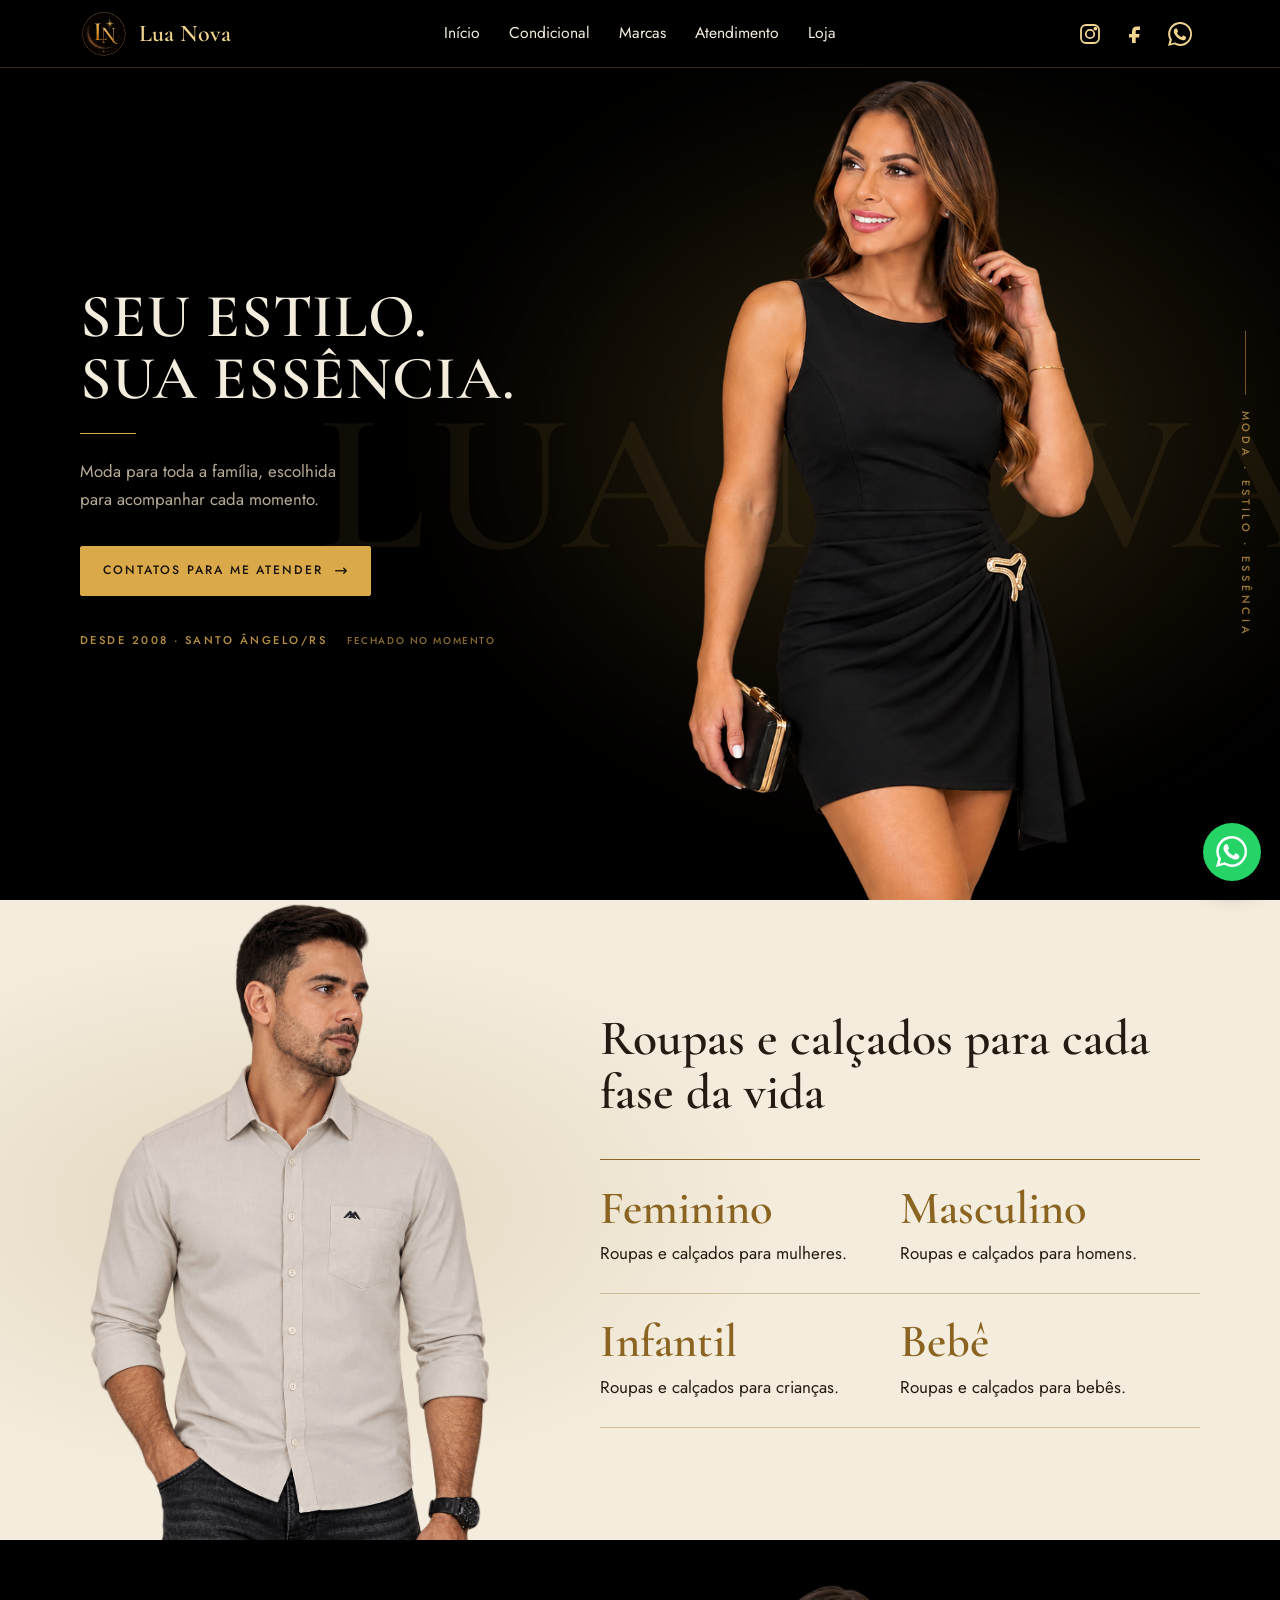
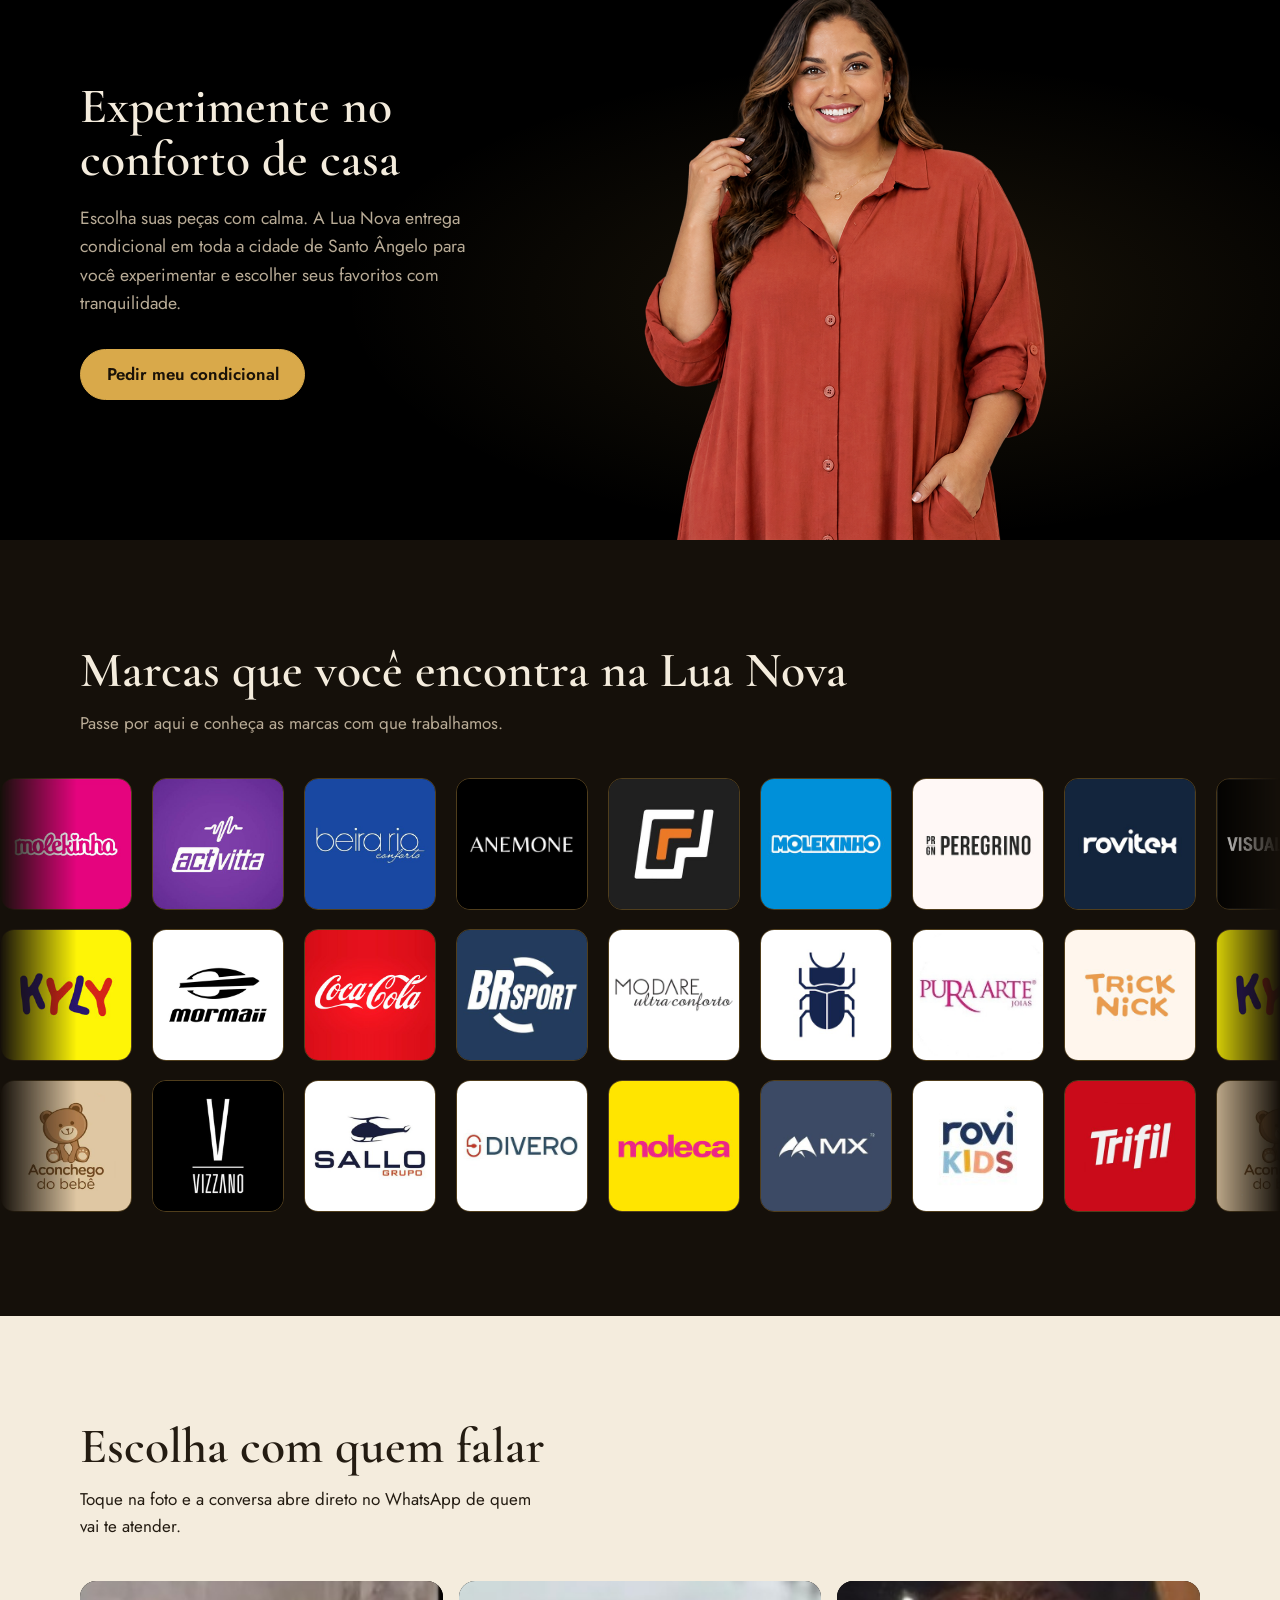
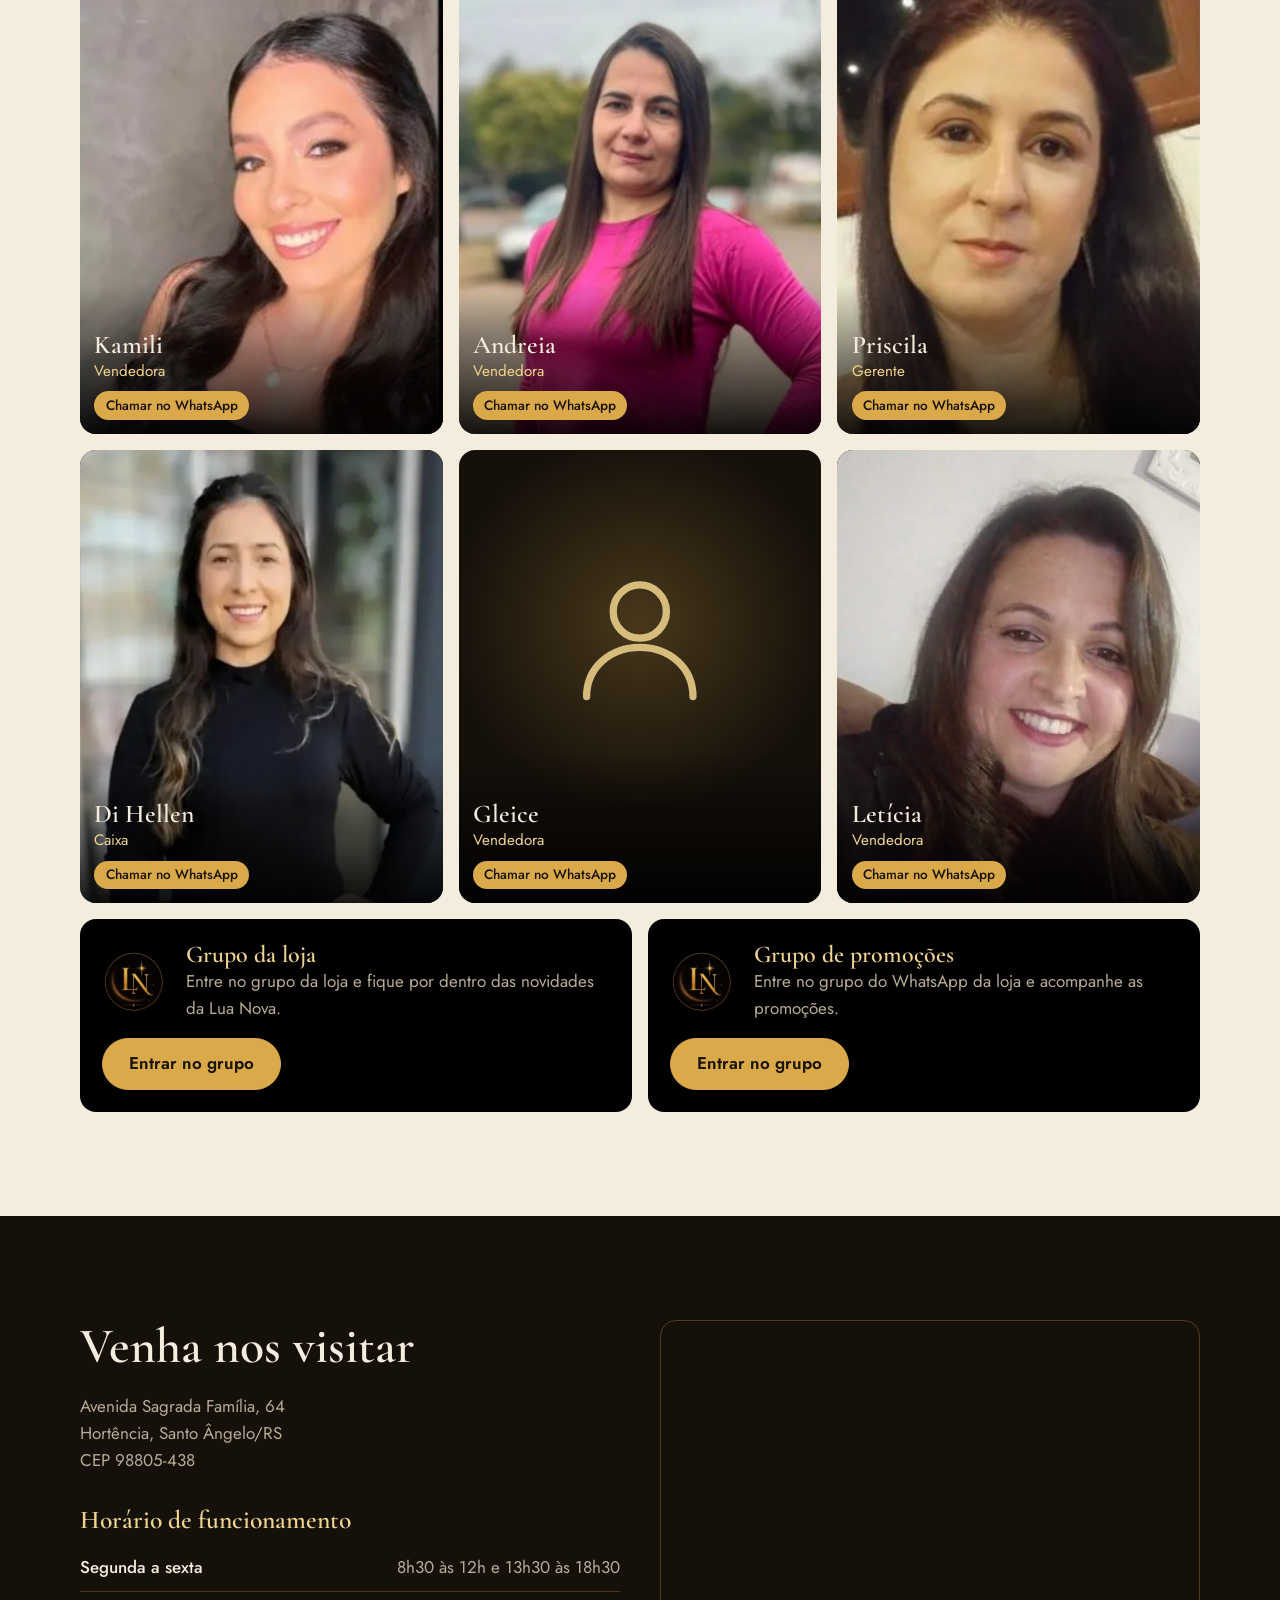
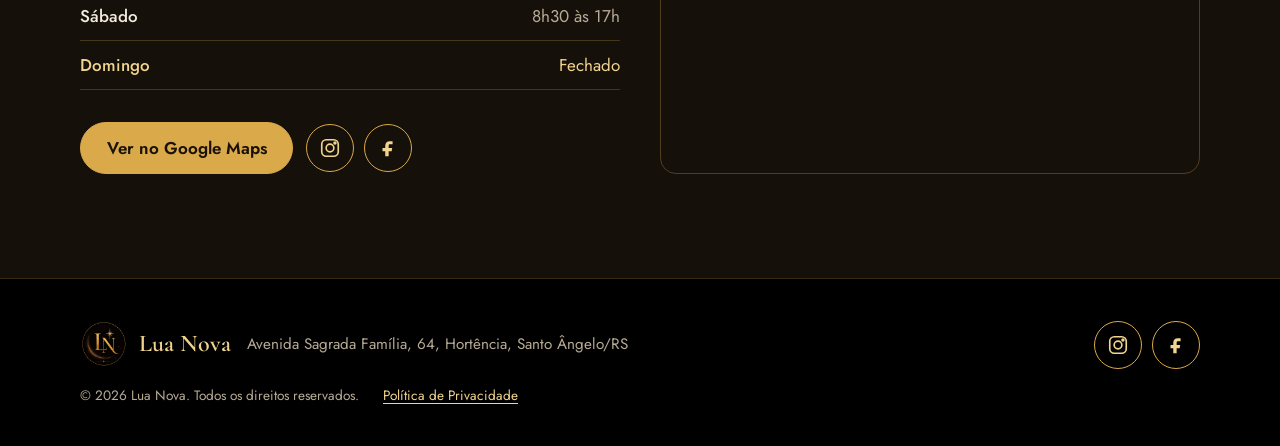
==== commit deadedbb: "ultima versao" ====
--- a/index.html
+++ b/index.html
@@ -9,6 +9,7 @@
       content="Loja de roupas e calçados femininos, masculinos, infantis e para bebês em Santo Ângelo/RS. Conheça as marcas, a equipe e fale direto no WhatsApp."
     />
     <meta name="theme-color" content="#000000" />
+    <link rel="canonical" href="https://luanovasa.com.br/" />
     <meta property="og:type" content="website" />
     <meta property="og:locale" content="pt_BR" />
     <meta property="og:title" content="Lua Nova" />
@@ -16,9 +17,9 @@
       property="og:description"
       content="Moda para toda a família, com atendimento de perto. Fale direto no WhatsApp."
     />
-    <!-- PENDENTE (domínio oficial): trocar og:image por URL absoluta e adicionar og:url e rel="canonical" com o domínio real. -->
     <meta property="og:site_name" content="Lua Nova" />
-    <meta property="og:image" content="assets/images/logo.jpg" />
+    <meta property="og:url" content="https://luanovasa.com.br/" />
+    <meta property="og:image" content="https://luanovasa.com.br/assets/images/logo.jpg" />
     <meta property="og:image:width" content="640" />
     <meta property="og:image:height" content="640" />
     <meta property="og:image:alt" content="Logo da Lua Nova, monograma LN dourado sobre fundo preto" />
@@ -36,6 +37,9 @@
         "@context": "https://schema.org",
         "@type": "ClothingStore",
         "name": "Lua Nova",
+        "url": "https://luanovasa.com.br/",
+        "logo": "https://luanovasa.com.br/assets/images/logo.jpg",
+        "image": "https://luanovasa.com.br/assets/images/logo.jpg",
         "foundingDate": "2008",
         "description": "Loja de roupas e calçados femininos, masculinos, infantis e para bebês em Santo Ângelo/RS.",
         "geo": { "@type": "GeoCoordinates", "latitude": -28.2983466, "longitude": -54.2443314 },
@@ -65,7 +69,7 @@
 
     <header class="header" id="topo">
       <div class="container header__in">
-        <a class="brand" href="#inicio" aria-label="Lua Nova, início">
+        <a class="brand" href="https://luanovasa.com.br" aria-label="Lua Nova, início">
           <img
             src="assets/images/logo.jpg"
             alt="Logo Lua Nova"
@@ -76,6 +80,7 @@
         </a>
         <nav class="nav" id="menu" aria-label="Principal">
           <a href="#inicio">Início</a>
+          <a href="#condicional">Condicional</a>
           <a href="#marcas">Marcas</a>
           <a href="#atendimento">Atendimento</a>
           <a href="#loja">Loja</a>
@@ -124,8 +129,7 @@
             <span class="hero__linha" aria-hidden="true"></span>
             <p class="hero__sub">Moda para toda a família, escolhida para acompanhar cada momento.</p>
             <div class="hero__cta">
-              <a class="btn" href="#atendimento">Escolher quem me atende</a>
-              <a class="btn btn--ghost" href="#" data-grupo target="_blank" rel="noopener">Grupo de promoções</a>
+              <a class="btn" href="#atendimento">Contatos para me atender</a>
             </div>
             <p class="hero__tag" id="status">Desde 2008 · Santo Ângelo/RS</p>
           </div>
@@ -134,7 +138,10 @@
 
       <section class="familia" aria-labelledby="t-familia">
         <div class="container">
-          <h2 id="t-familia">Roupas e calçados para cada fase da vida</h2>
+          <div class="familia__intro">
+            <h2 id="t-familia">Roupas e calçados para cada fase da vida</h2>
+            <img class="familia__foto-mobile" src="assets/images/familia-modelo.webp" alt="" aria-hidden="true" width="975" height="1614" loading="lazy" decoding="async" />
+          </div>
           <ul class="familia__lista">
             <li>
               <strong>Feminino</strong
@@ -155,14 +162,21 @@
         </div>
       </section>
 
+      <section class="condicional" id="condicional" aria-labelledby="t-cond">
+        <div class="container condicional__in">
+          <h2 id="t-cond">Experimente no conforto de casa</h2>
+          <p>Escolha suas peças com calma. A Lua Nova entrega condicional em toda a cidade de Santo Ângelo para você experimentar e escolher seus favoritos com tranquilidade.</p>
+          <a class="btn" href="#" data-whatsapp-condicional>Pedir meu condicional</a>
+          <img class="condicional__foto-mobile" src="assets/images/condicional-modelo.webp" alt="Modelo usando uma camisa terracota" width="1465" height="1073" loading="lazy" decoding="async" />
+        </div>
+      </section>
+
       <section class="marcas" id="marcas" aria-labelledby="t-marcas">
         <div class="container marcas__head">
           <h2 id="t-marcas">Marcas que você encontra na Lua Nova</h2>
           <p>Passe por aqui e conheça as marcas com que trabalhamos.</p>
         </div>
-        <div class="marquee" id="marquee" aria-label="Carrossel de marcas">
-          <ul class="marquee__track" id="marcas-track"></ul>
-        </div>
+        <div class="marquee" id="marquee" role="group" aria-label="Marcas disponíveis na Lua Nova"></div>
       </section>
 
       <section class="atend" id="atendimento" aria-labelledby="t-atend">
--- a/css/style.css
+++ b/css/style.css
@@ -107,18 +107,22 @@
 .familia__lista span { display: block; margin-top: .4rem; }
 
 /* Marcas */
-.marcas { padding: var(--sec) 0; background: var(--coal); overflow: hidden; }
+.marcas { --tile: 96px; padding: var(--sec) 0; background: var(--coal); overflow: hidden; }
 .marcas__head { margin-bottom: 2.5rem; }
 .marcas__head p { color: var(--muted); margin-top: .8rem; }
-.marquee { overflow: hidden; -webkit-mask-image: linear-gradient(90deg, transparent, #000 8%, #000 92%, transparent); mask-image: linear-gradient(90deg, transparent, #000 8%, #000 92%, transparent); }
-.marquee__track { display: flex; gap: 1.4rem; width: max-content; animation: correr 45s linear infinite; }
+.marcas__head .marcas__count { margin-top: 1.5rem; font-size: .8rem; letter-spacing: .14em; text-transform: uppercase; }
+.marcas__count strong { margin-right: .5rem; font: 600 2.6rem/1 var(--serif); letter-spacing: 0; color: var(--gold); vertical-align: -.12em; }
+.marquee { display: grid; gap: 1.2rem; -webkit-mask-image: linear-gradient(90deg, transparent, #000 6%, #000 94%, transparent); mask-image: linear-gradient(90deg, transparent, #000 6%, #000 94%, transparent); }
+.marquee__row { overflow: hidden; }
+.marquee__track { display: flex; width: max-content; animation: correr var(--dur, 80s) linear infinite; will-change: transform; }
+.marquee__row--rev .marquee__track { animation-direction: reverse; }
 .marquee:hover .marquee__track { animation-play-state: paused; }
-.marca { width: 160px; flex: none; text-align: center; }
-.marca img { width: 160px; height: 160px; object-fit: cover; border-radius: 18px; border: 1px solid rgba(217,169,74,.3); }
-.marca span { display: block; margin-top: .7rem; font-weight: 500; color: var(--gold-hi); }
+.marca { flex: none; width: var(--tile); margin-right: 1rem; text-align: center; }
+.marca img { width: var(--tile); height: var(--tile); object-fit: cover; border-radius: 14px; border: 1px solid rgba(217,169,74,.3); }
 @keyframes correr { to { transform: translateX(-50%); } }
+@media (min-width: 820px) { .marcas { --tile: 132px; } .marca { margin-right: 1.25rem; } }
 @media (prefers-reduced-motion: reduce) {
-  .marquee { overflow-x: auto; } .marquee__track { animation: none; }
+  .marquee__row { overflow-x: auto; } .marquee__track { animation: none; }
   .marca[aria-hidden="true"] { display: none; }
 }
 
@@ -138,6 +142,9 @@
 .grupo div { flex: 1 1 260px; }
 .grupo h3 { color: var(--gold-hi); }
 .grupo p { color: var(--muted); }
+.grupos { display: grid; gap: 1rem; margin-top: 1rem; }
+.grupos .grupo { display: grid; grid-template-columns: 64px 1fr; align-content: space-between; align-items: center; gap: 1rem 1.2rem; margin-top: 0; }
+.grupos .grupo .btn { grid-column: 1 / -1; justify-self: start; }
 
 /* Loja */
 .loja { padding: var(--sec) 0; background: var(--coal); }
@@ -356,3 +363,273 @@
 .erro h1 { margin-top: .8rem; font-size: clamp(1.7rem, 5.5vw, 2.4rem); color: var(--cream); }
 .erro__in > p:not(.erro__num):not(.erro__rodape) { max-width: 30rem; margin: 1rem auto 2rem; color: var(--muted); }
 .erro__rodape { margin-top: 2.5rem; font-size: .75rem; letter-spacing: .18em; text-transform: uppercase; color: rgba(217,169,74,.7); }
+
+/* Família: modelo ao fundo */
+.familia { position: relative; overflow: hidden; background: radial-gradient(55% 60% at 22% 48%, rgba(138,100,32,.16), transparent 72%), var(--cream); }
+.familia .container { position: relative; z-index: 1; }
+.familia::after { content: ""; position: absolute; z-index: 0; pointer-events: none; background: url("../assets/images/familia-modelo.webp") no-repeat; }
+
+/* Condicional */
+.condicional { position: relative; overflow: hidden; padding: var(--sec) 0; background: radial-gradient(60% 55% at 70% 60%, rgba(217,169,74,.12), transparent 72%), var(--black); }
+.condicional__in { position: relative; z-index: 1; }
+.condicional h2 { max-width: 14ch; color: var(--cream); }
+.condicional p { max-width: 38ch; margin-top: 1.1rem; color: var(--muted); font-size: 1.1rem; }
+.condicional .btn { margin-top: 2rem; }
+.condicional::after { content: ""; position: absolute; z-index: 0; pointer-events: none; background: url("../assets/images/condicional-modelo.webp") no-repeat; }
+
+/* Equipe: avatar para quem não tem foto */
+.pessoa__avatar { display: grid; place-items: start center; width: 100%; height: 100%; padding-top: 12%; background: radial-gradient(70% 55% at 50% 38%, rgba(217,169,74,.26), transparent 75%), var(--coal); }
+.pessoa__avatar svg { width: 36%; fill: none; stroke: var(--gold-hi); stroke-width: 1.1; stroke-linecap: round; opacity: .85; }
+
+/* Política de Privacidade: identificação do responsável */
+.legal__id { margin-top: 2rem; padding: 1.2rem 1.4rem; border: 1px solid rgba(217,169,74,.3); border-radius: 12px; }
+.legal__id p { margin: 0; }
+.legal__id dl { display: grid; grid-template-columns: max-content 1fr; gap: .5rem 1.2rem; margin: .8rem 0 0; }
+.legal__id dt { color: var(--gold-hi); font-weight: 500; }
+.legal__id dd { margin: 0; color: var(--cream); }
+
+@media (max-width: 559px) { .legal__id dl { grid-template-columns: 1fr; gap: .1rem; } .legal__id dd { margin-bottom: .6rem; } }
+@media (min-width: 820px) {
+  .familia { display: flex; align-items: center; min-height: 640px; }
+  .familia h2, .familia__lista { margin-left: auto; max-width: min(600px, 54%); }
+  .familia__lista { grid-template-columns: repeat(2, 1fr); }
+  .familia__lista li { border-bottom: 1px solid rgba(138,100,32,.35); }
+  .familia::after { top: 0; bottom: 0; left: max(var(--pad), calc((100% - 1120px) / 2)); width: 42%; background-position: left top; background-size: auto 112%; }
+  .condicional { display: flex; align-items: center; min-height: 600px; padding: 0; }
+  .condicional__in { padding-block: var(--sec); }
+  .condicional::after { inset: 0; background-position: right 8% bottom; background-size: auto 94%; }
+  .equipe { grid-template-columns: repeat(3, 1fr); }
+  .grupos { grid-template-columns: 1fr 1fr; }
+  .pessoa__avatar { place-items: center; padding: 0 0 22%; }
+  .pessoa__avatar svg { width: 44%; }
+}
+
+/* Hero (desktop): com três botões, o grupo extra passa para a segunda linha e não encosta na modelo */
+@media (min-width: 820px) { .hero__cta { max-width: min(38rem, 48vw); } }
+
+/* =========================================================
+   REDESIGN MOBILE — FAMÍLIA E CONDICIONAL
+   Desktop preservado. No mobile, as imagens têm áreas próprias
+   para evitar sobreposição, cortes e modelos desproporcionais.
+   ========================================================= */
+.familia__foto-mobile,
+.condicional__foto-mobile { display: none; }
+
+@media (max-width: 819px) {
+  /* FAMÍLIA: título e modelo em uma faixa; categorias em cartões abaixo */
+  .familia {
+    position: relative;
+    isolation: isolate;
+    overflow: hidden;
+    padding: clamp(2.4rem, 7vw, 3.2rem) 0 3rem;
+    background: radial-gradient(70% 45% at 20% 20%, rgba(138,100,32,.12), transparent 75%), var(--cream);
+    color: var(--ink);
+  }
+
+  /* Desativa a fotografia de fundo antiga apenas no mobile. */
+  .familia::after { content: none; }
+  .familia .container { position: relative; z-index: 1; }
+  .familia__intro {
+    display: grid;
+    grid-template-columns: minmax(0, 1fr) minmax(125px, 42%);
+    align-items: end;
+    gap: .25rem;
+    min-height: 225px;
+    margin-bottom: 1.1rem;
+  }
+  .familia__intro h2 {
+    align-self: center;
+    width: auto;
+    min-height: 0;
+    max-width: 13ch;
+    margin: 0;
+    text-align: left;
+    font-size: clamp(1.8rem, 6.4vw, 2.35rem);
+    line-height: 1.04;
+    overflow-wrap: normal;
+  }
+  .familia__foto-mobile {
+    display: block;
+    width: 100%;
+    max-width: 190px;
+    max-height: 270px;
+    height: auto;
+    justify-self: end;
+    align-self: end;
+    object-fit: contain;
+    object-position: center bottom;
+    filter: drop-shadow(0 8px 12px rgba(55,39,17,.08));
+  }
+  .familia__lista {
+    display: grid;
+    grid-template-columns: repeat(2, minmax(0, 1fr));
+    width: 100%;
+    margin: .25rem 0 0;
+    border-top: 1px solid rgba(138,100,32,.55);
+    text-align: left;
+  }
+  .familia__lista li,
+  .familia__lista li:nth-child(even),
+  .familia__lista li:nth-child(odd) {
+    min-width: 0;
+    padding: 1rem .7rem 1.1rem 0;
+    border-bottom: 1px solid rgba(138,100,32,.28);
+    overflow-wrap: break-word;
+  }
+  .familia__lista li:nth-child(even) { padding-left: .8rem; padding-right: 0; border-left: 1px solid rgba(138,100,32,.18); }
+  .familia__lista strong {
+    display: block;
+    font-size: clamp(1.45rem, 5.2vw, 1.85rem);
+    line-height: 1.05;
+    overflow-wrap: normal;
+  }
+  .familia__lista span {
+    display: block;
+    margin-top: .4rem;
+    font-size: clamp(.9rem, 3.7vw, 1rem);
+    line-height: 1.45;
+  }
+
+  /* CONDICIONAL: texto e CTA primeiro; modelo grande em área própria abaixo */
+  .condicional {
+    position: relative;
+    isolation: isolate;
+    overflow: hidden;
+    min-height: 0;
+    padding: clamp(2.6rem, 8vw, 3.5rem) 0 0;
+    background: radial-gradient(70% 45% at 75% 70%, rgba(217,169,74,.10), transparent 72%), var(--black);
+  }
+  .condicional::after { content: none; }
+  .condicional__in {
+    display: flex;
+    flex-direction: column;
+    align-items: flex-start;
+    position: relative;
+    z-index: 1;
+  }
+  .condicional h2 {
+    max-width: 13ch;
+    color: var(--cream);
+    font-size: clamp(2rem, 7.2vw, 2.6rem);
+    line-height: 1.02;
+  }
+  .condicional p {
+    max-width: 36ch;
+    margin-top: 1rem;
+    color: var(--muted);
+    font-size: clamp(1rem, 4vw, 1.08rem);
+    line-height: 1.6;
+  }
+  .condicional .btn {
+    margin-top: 1.35rem;
+    position: relative;
+    z-index: 2;
+    max-width: 100%;
+    white-space: normal;
+    text-align: center;
+    padding-inline: clamp(1rem, 5vw, 1.6rem);
+  }
+  .condicional__foto-mobile {
+    display: block;
+    width: min(100%, 410px);
+    height: auto;
+    max-height: 310px;
+    object-fit: contain;
+    object-position: right bottom;
+    align-self: flex-end;
+    margin-top: .1rem;
+    margin-right: calc(-1 * var(--pad));
+    margin-bottom: -1px;
+    -webkit-mask-image: linear-gradient(180deg, #000 0%, #000 82%, rgba(0,0,0,.88) 100%);
+    mask-image: linear-gradient(180deg, #000 0%, #000 82%, rgba(0,0,0,.88) 100%);
+  }
+}
+
+@media (max-width: 380px) {
+  .familia__intro {
+    grid-template-columns: minmax(0, 1fr) minmax(112px, 40%);
+    min-height: 205px;
+  }
+  .familia__intro h2 { font-size: clamp(1.65rem, 6.3vw, 1.9rem); }
+  .familia__foto-mobile { max-height: 235px; }
+  .familia__lista li,
+  .familia__lista li:nth-child(even),
+  .familia__lista li:nth-child(odd) { padding-top: .85rem; padding-bottom: .95rem; }
+  .familia__lista strong { font-size: 1.35rem; }
+  .familia__lista span { font-size: .88rem; }
+  .condicional__foto-mobile { max-height: 270px; }
+}
+
+
+/* =========================================================
+   MOBILE: OCULTAR FOTOGRAFIAS NAS SEÇÕES FAMÍLIA E CONDICIONAL
+   As fotos continuam visíveis no desktop a partir de 820px.
+   ========================================================= */
+@media (max-width: 819px) {
+  .familia__foto-mobile,
+  .condicional__foto-mobile {
+    display: none !important;
+  }
+
+  .familia__intro {
+    display: block;
+    min-height: 0;
+    margin-bottom: 1.5rem;
+  }
+
+  .familia__intro h2 {
+    width: 100%;
+    max-width: 17ch;
+    min-height: 0;
+    margin: 0;
+    text-align: left;
+  }
+
+  .condicional {
+    min-height: 0;
+    padding-top: clamp(2.6rem, 8vw, 3.5rem);
+    padding-bottom: clamp(2.8rem, 9vw, 4rem);
+  }
+
+  .condicional__in {
+    padding-bottom: 0;
+  }
+
+  .condicional p {
+    max-width: 38ch;
+  }
+}
+
+@media (min-width: 820px) {
+  .familia__foto-mobile,
+  .condicional__foto-mobile {
+    display: none !important;
+  }
+}
+
+
+/* TABLET: manter o modelo da seção Família atrás do conteúdo, sem corte lateral */
+@media (min-width: 820px) and (max-width: 1100px) {
+  .familia {
+    min-height: 620px;
+  }
+
+  .familia .container {
+    z-index: 1;
+  }
+
+  .familia h2,
+  .familia__lista {
+    position: relative;
+    z-index: 1;
+    max-width: 56%;
+  }
+
+  .familia::after {
+    left: 0;
+    width: 64%;
+    background-position: left center;
+    background-size: auto 100%;
+    opacity: .92;
+  }
+}
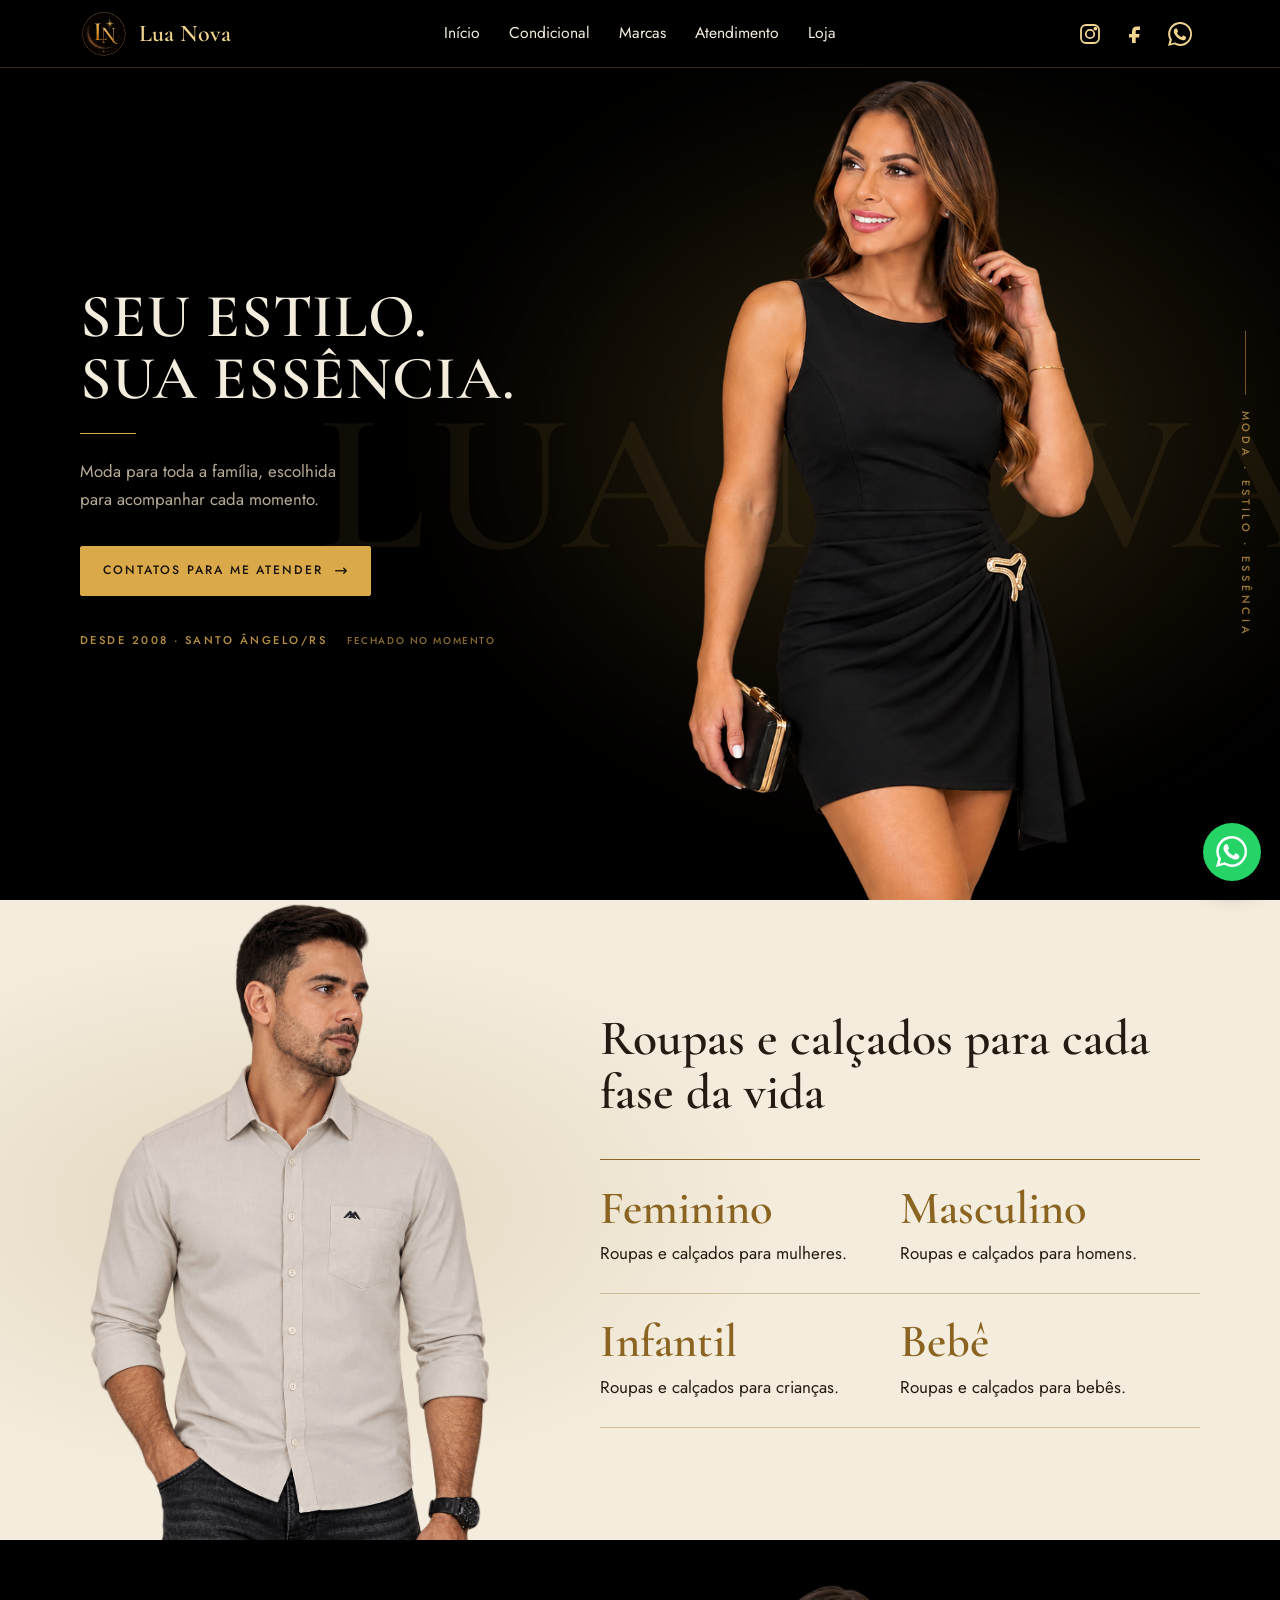
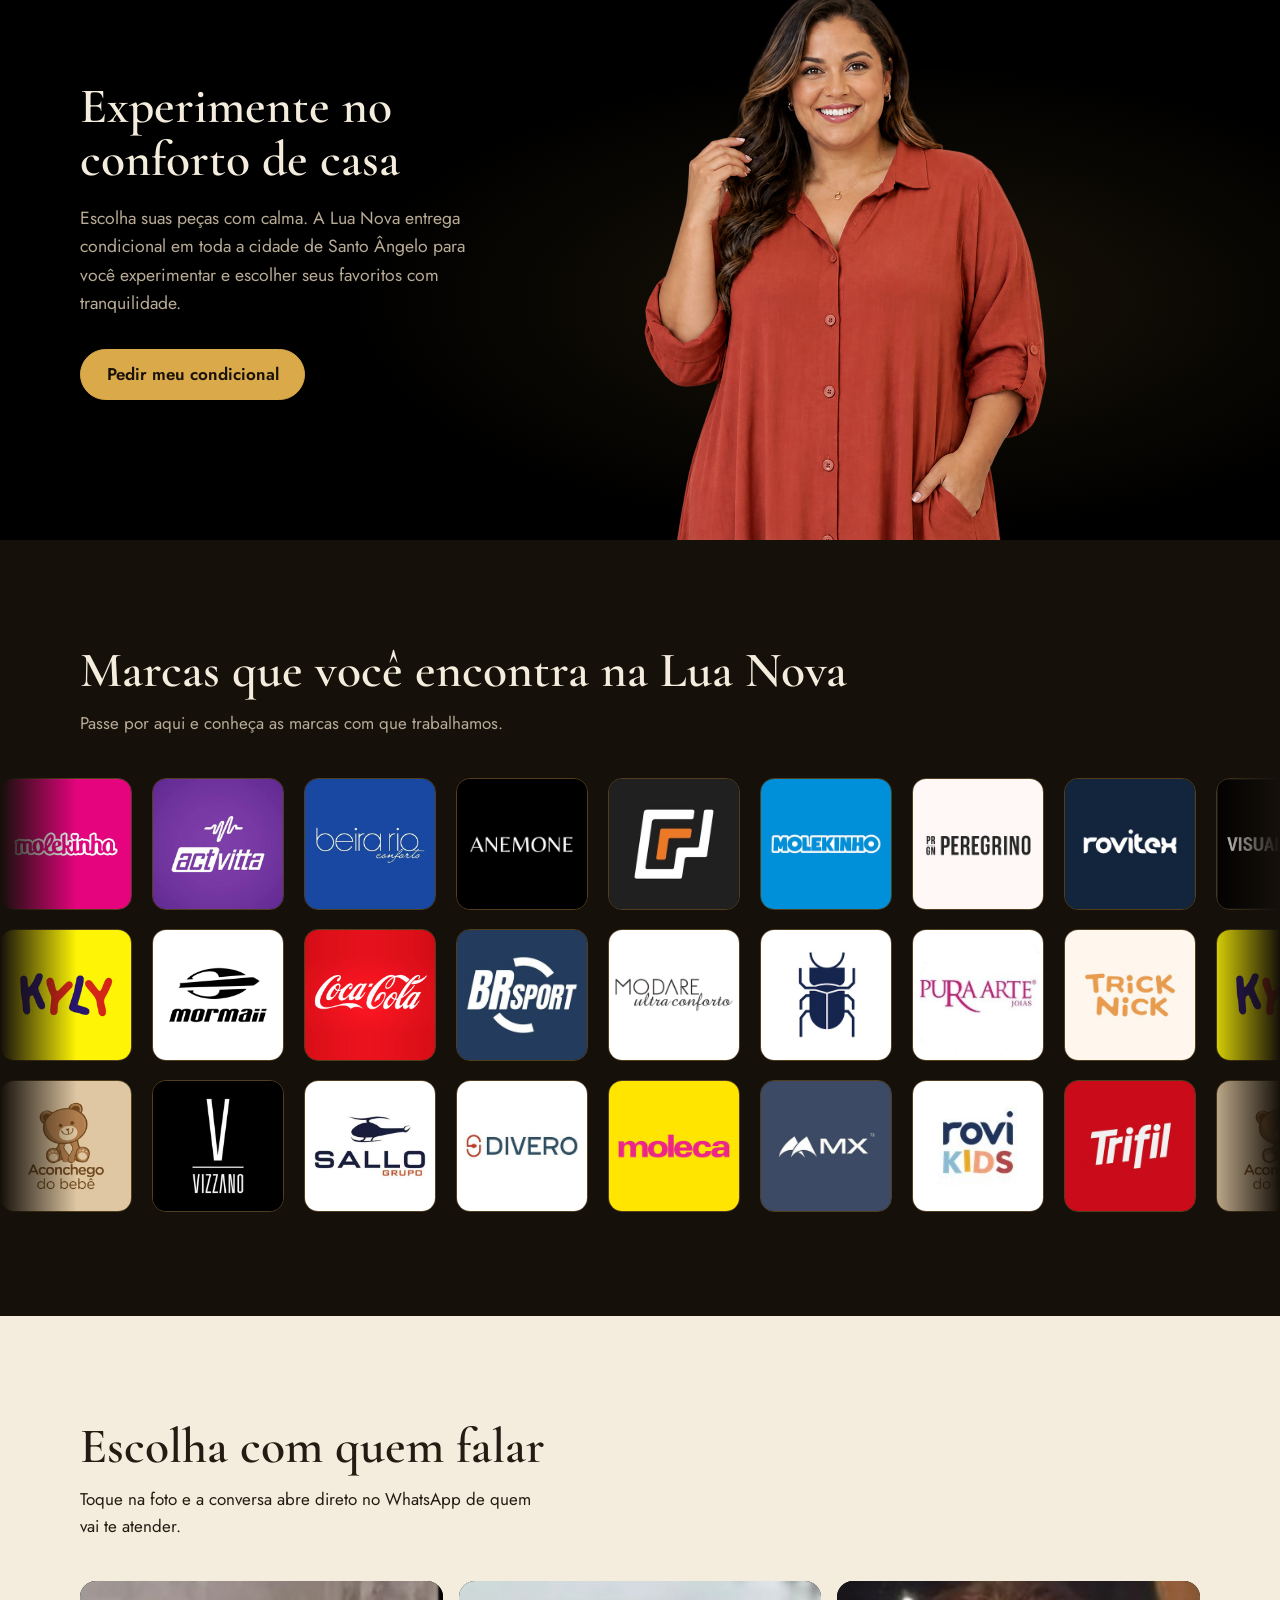
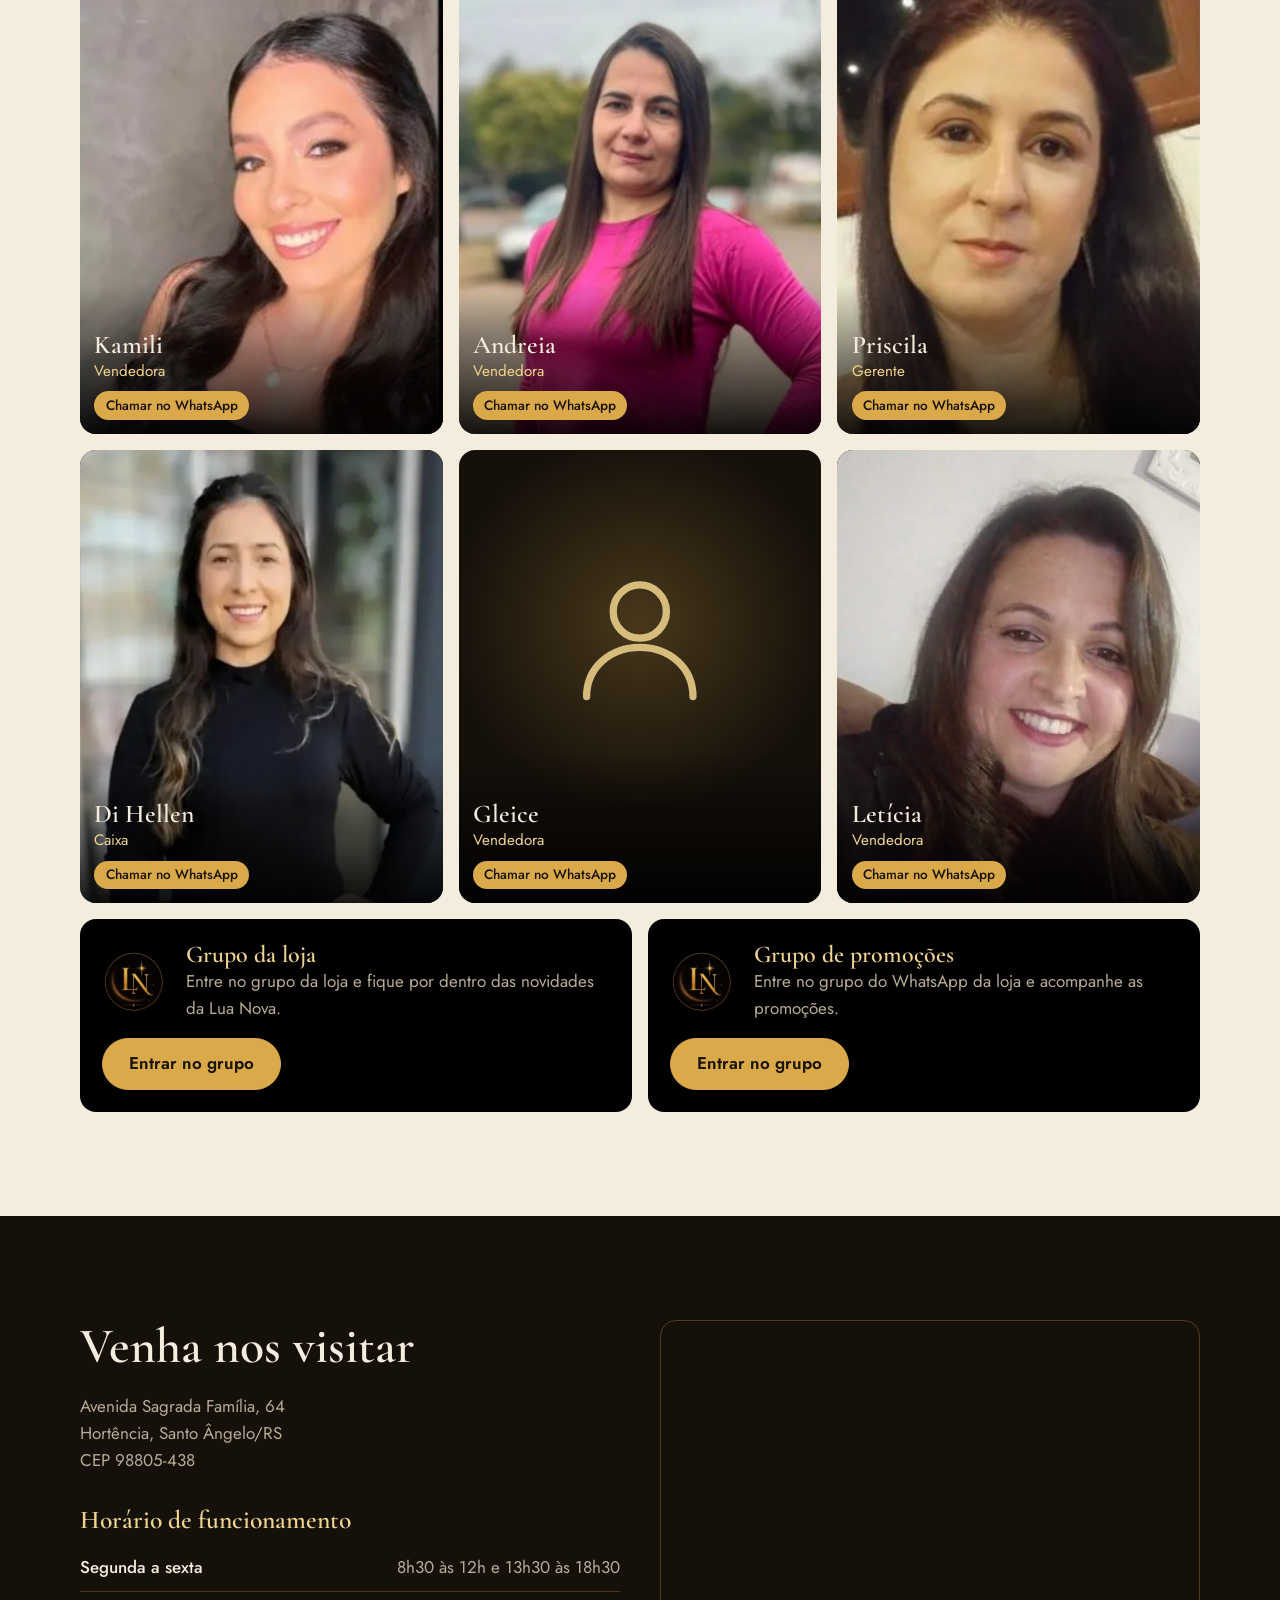
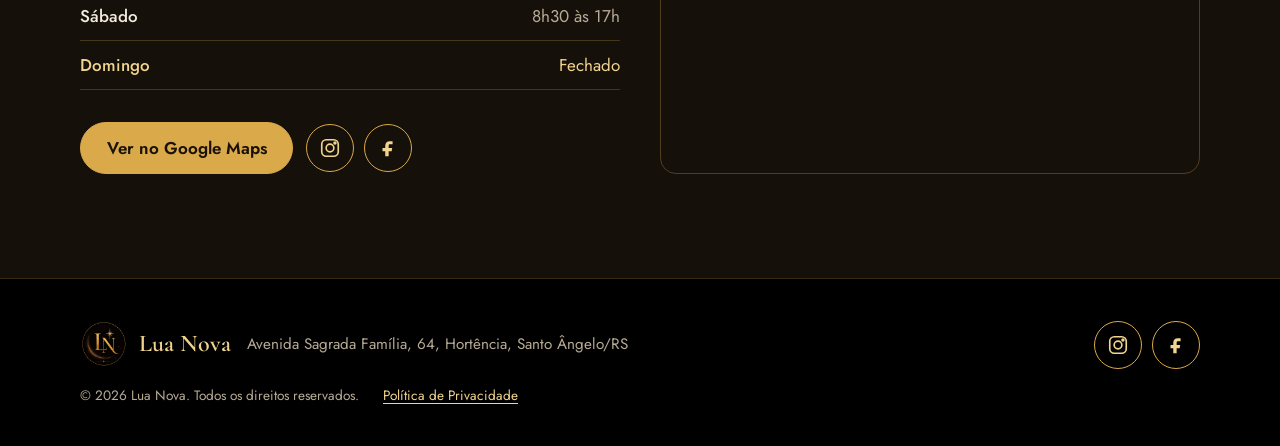
==== commit 9983503e: "ultiminha Tirado os CSS que atvam sobrando e colocado tag do Google Analytics" ====
--- a/index.html
+++ b/index.html
@@ -1,38 +1,43 @@
 <!doctype html>
 <html lang="pt-BR">
-  <head>
-    <meta charset="UTF-8" />
-    <meta name="viewport" content="width=device-width, initial-scale=1" />
-    <title>Lua Nova</title>
-    <meta
-      name="description"
-      content="Loja de roupas e calçados femininos, masculinos, infantis e para bebês em Santo Ângelo/RS. Conheça as marcas, a equipe e fale direto no WhatsApp."
-    />
-    <meta name="theme-color" content="#000000" />
-    <link rel="canonical" href="https://luanovasa.com.br/" />
-    <meta property="og:type" content="website" />
-    <meta property="og:locale" content="pt_BR" />
-    <meta property="og:title" content="Lua Nova" />
-    <meta
-      property="og:description"
-      content="Moda para toda a família, com atendimento de perto. Fale direto no WhatsApp."
-    />
-    <meta property="og:site_name" content="Lua Nova" />
-    <meta property="og:url" content="https://luanovasa.com.br/" />
-    <meta property="og:image" content="https://luanovasa.com.br/assets/images/logo.jpg" />
-    <meta property="og:image:width" content="640" />
-    <meta property="og:image:height" content="640" />
-    <meta property="og:image:alt" content="Logo da Lua Nova, monograma LN dourado sobre fundo preto" />
-    <meta name="twitter:card" content="summary" />
-    <link rel="icon" type="image/png" href="assets/images/favicon.png" />
-    <link rel="preconnect" href="https://fonts.googleapis.com" />
-    <link rel="preconnect" href="https://fonts.gstatic.com" crossorigin />
-    <link
-      href="https://fonts.googleapis.com/css2?family=Cormorant+Garamond:wght@500;600;700&family=Jost:wght@400;500;600&display=swap"
-      rel="stylesheet"
-    />
-    <link rel="stylesheet" href="css/style.css" />
-    <script type="application/ld+json">
+
+<head>
+  <!-- Google tag (gtag.js) -->
+  <script async src="https://www.googletagmanager.com/gtag/js?id=G-5JY68Z2DGD"></script>
+  <script>
+    window.dataLayer = window.dataLayer || [];
+    function gtag() { dataLayer.push(arguments); }
+    gtag('js', new Date());
+
+    gtag('config', 'G-5JY68Z2DGD');
+  </script>
+  <meta charset="UTF-8" />
+  <meta name="viewport" content="width=device-width, initial-scale=1" />
+  <title>Lua Nova</title>
+  <meta name="description"
+    content="Loja de roupas e calçados femininos, masculinos, infantis e para bebês em Santo Ângelo/RS. Conheça as marcas, a equipe e fale direto no WhatsApp." />
+  <meta name="theme-color" content="#000000" />
+  <link rel="canonical" href="https://luanovasa.com.br/" />
+  <meta property="og:type" content="website" />
+  <meta property="og:locale" content="pt_BR" />
+  <meta property="og:title" content="Lua Nova" />
+  <meta property="og:description"
+    content="Moda para toda a família, com atendimento de perto. Fale direto no WhatsApp." />
+  <meta property="og:site_name" content="Lua Nova" />
+  <meta property="og:url" content="https://luanovasa.com.br/" />
+  <meta property="og:image" content="https://luanovasa.com.br/assets/images/logo.jpg" />
+  <meta property="og:image:width" content="640" />
+  <meta property="og:image:height" content="640" />
+  <meta property="og:image:alt" content="Logo da Lua Nova, monograma LN dourado sobre fundo preto" />
+  <meta name="twitter:card" content="summary" />
+  <link rel="icon" type="image/png" href="assets/images/favicon.png" />
+  <link rel="preconnect" href="https://fonts.googleapis.com" />
+  <link rel="preconnect" href="https://fonts.gstatic.com" crossorigin />
+  <link
+    href="https://fonts.googleapis.com/css2?family=Cormorant+Garamond:wght@500;600;700&family=Jost:wght@400;500;600&display=swap"
+    rel="stylesheet" />
+  <link rel="stylesheet" href="css/style.css" />
+  <script type="application/ld+json">
       {
         "@context": "https://schema.org",
         "@type": "ClothingStore",
@@ -63,261 +68,211 @@
         ]
       }
     </script>
-  </head>
-  <body>
-    <a class="skip" href="#conteudo">Ir para o conteúdo</a>
-
-    <header class="header" id="topo">
-      <div class="container header__in">
-        <a class="brand" href="https://luanovasa.com.br" aria-label="Lua Nova, início">
-          <img
-            src="assets/images/logo.jpg"
-            alt="Logo Lua Nova"
-            width="48"
-            height="48"
-          />
-          <span>Lua Nova</span>
-        </a>
-        <nav class="nav" id="menu" aria-label="Principal">
-          <a href="#inicio">Início</a>
-          <a href="#condicional">Condicional</a>
-          <a href="#marcas">Marcas</a>
-          <a href="#atendimento">Atendimento</a>
-          <a href="#loja">Loja</a>
-        </nav>
-        <div class="header__social" aria-label="Redes sociais e WhatsApp">
-          <a class="social-icon" href="#" data-rede="instagram" target="_blank" rel="noopener" aria-label="Instagram" title="Instagram">
-            <svg viewBox="0 0 24 24" aria-hidden="true"><rect x="3" y="3" width="18" height="18" rx="5"></rect><circle cx="12" cy="12" r="4.2"></circle><circle cx="17.4" cy="6.6" r="1"></circle></svg>
-          </a>
-          <a class="social-icon" href="#" data-rede="facebook" target="_blank" rel="noopener" aria-label="Facebook" title="Facebook">
-            <svg viewBox="0 0 24 24" aria-hidden="true"><path d="M14 8h3V4.5h-3c-3.3 0-5 1.9-5 5.2V12H6v3.5h3V21h3.7v-5.5H16l.6-3.5h-3.9V10c0-1.3.4-2 1.3-2Z"></path></svg>
-          </a>
-          <a class="social-icon whatsapp-header"
-          href="#"
-          data-whatsapp-menu
-          aria-label="WhatsApp"
-          title="WhatsApp"
-        >
+</head>
+
+<body>
+  <a class="skip" href="#conteudo">Ir para o conteúdo</a>
+
+  <header class="header" id="topo">
+    <div class="container header__in">
+      <a class="brand" href="https://luanovasa.com.br" aria-label="Lua Nova, início">
+        <img src="assets/images/logo.jpg" alt="Logo Lua Nova" width="48" height="48" />
+        <span>Lua Nova</span>
+      </a>
+      <nav class="nav" id="menu" aria-label="Principal">
+        <a href="#inicio">Início</a>
+        <a href="#condicional">Condicional</a>
+        <a href="#marcas">Marcas</a>
+        <a href="#atendimento">Atendimento</a>
+        <a href="#loja">Loja</a>
+      </nav>
+      <div class="header__social" aria-label="Redes sociais e WhatsApp">
+        <a class="social-icon" href="#" data-rede="instagram" target="_blank" rel="noopener" aria-label="Instagram"
+          title="Instagram">
+          <svg viewBox="0 0 24 24" aria-hidden="true">
+            <rect x="3" y="3" width="18" height="18" rx="5"></rect>
+            <circle cx="12" cy="12" r="4.2"></circle>
+            <circle cx="17.4" cy="6.6" r="1"></circle>
+          </svg>
+        </a>
+        <a class="social-icon" href="#" data-rede="facebook" target="_blank" rel="noopener" aria-label="Facebook"
+          title="Facebook">
+          <svg viewBox="0 0 24 24" aria-hidden="true">
+            <path d="M14 8h3V4.5h-3c-3.3 0-5 1.9-5 5.2V12H6v3.5h3V21h3.7v-5.5H16l.6-3.5h-3.9V10c0-1.3.4-2 1.3-2Z">
+            </path>
+          </svg>
+        </a>
+        <a class="social-icon whatsapp-header" href="#" data-whatsapp-menu aria-label="WhatsApp" title="WhatsApp">
           <svg viewBox="0 0 24 24" aria-hidden="true">
             <path
-              d="M20.5 3.5A11.9 11.9 0 0 0 12 0 11.9 11.9 0 0 0 1.7 17.8L0 24l6.4-1.7A12 12 0 0 0 12 24h.1A12 12 0 0 0 24 12a11.9 11.9 0 0 0-3.5-8.5ZM12.1 22a9.9 9.9 0 0 1-5-1.4l-.4-.2-3.8 1 1-3.7-.2-.4A10 10 0 1 1 12.1 22Zm5.5-7.5c-.3-.2-1.8-.9-2.1-1s-.5-.2-.7.2-.8 1-.9 1.2-.3.2-.6.1a8.1 8.1 0 0 1-2.4-1.5 9 9 0 0 1-1.7-2.1c-.2-.3 0-.5.1-.6l.4-.5c.1-.2.2-.3.3-.5.1-.2 0-.4 0-.6s-.7-1.7-.9-2.3c-.2-.6-.5-.5-.7-.5h-.6c-.2 0-.6.1-.9.4-.3.3-1.1 1.1-1.1 2.7s1.1 3.1 1.2 3.3c.2.2 2.2 3.4 5.3 4.7.7.3 1.3.5 1.7.6.7.2 1.4.2 1.9.1.6-.1 1.8-.7 2-1.4.2-.7.2-1.3.1-1.4-.1-.2-.3-.3-.6-.4Z"
-            ></path>
-          </svg>
-        </a>
-        </div>
-        <button class="burger"
-          id="burger"
-          aria-label="Abrir menu"
-          aria-expanded="false"
-          aria-controls="menu"
-        >
-          <span></span><span></span>
-        </button>
-      </div>
-    </header>
-
-    <main id="conteudo">
-      <section class="hero" id="inicio">
-        <span class="hero__marca" aria-hidden="true">LUA NOVA</span>
-        <span class="hero__vertical" aria-hidden="true"><i></i><b>Moda · Estilo · Essência</b></span>
-        <div class="hero__foto">
-          <img src="assets/images/modelo.png" alt="Modelo com vestido preto e detalhe dourado" width="912" height="1181" fetchpriority="high" />
-        </div>
-        <div class="container hero__in">
-          <div class="hero__txt">
-            <h1>Seu estilo.<br />Sua essência.</h1>
-            <span class="hero__linha" aria-hidden="true"></span>
-            <p class="hero__sub">Moda para toda a família, escolhida para acompanhar cada momento.</p>
-            <div class="hero__cta">
-              <a class="btn" href="#atendimento">Contatos para me atender</a>
-            </div>
-            <p class="hero__tag" id="status">Desde 2008 · Santo Ângelo/RS</p>
+              d="M20.5 3.5A11.9 11.9 0 0 0 12 0 11.9 11.9 0 0 0 1.7 17.8L0 24l6.4-1.7A12 12 0 0 0 12 24h.1A12 12 0 0 0 24 12a11.9 11.9 0 0 0-3.5-8.5ZM12.1 22a9.9 9.9 0 0 1-5-1.4l-.4-.2-3.8 1 1-3.7-.2-.4A10 10 0 1 1 12.1 22Zm5.5-7.5c-.3-.2-1.8-.9-2.1-1s-.5-.2-.7.2-.8 1-.9 1.2-.3.2-.6.1a8.1 8.1 0 0 1-2.4-1.5 9 9 0 0 1-1.7-2.1c-.2-.3 0-.5.1-.6l.4-.5c.1-.2.2-.3.3-.5.1-.2 0-.4 0-.6s-.7-1.7-.9-2.3c-.2-.6-.5-.5-.7-.5h-.6c-.2 0-.6.1-.9.4-.3.3-1.1 1.1-1.1 2.7s1.1 3.1 1.2 3.3c.2.2 2.2 3.4 5.3 4.7.7.3 1.3.5 1.7.6.7.2 1.4.2 1.9.1.6-.1 1.8-.7 2-1.4.2-.7.2-1.3.1-1.4-.1-.2-.3-.3-.6-.4Z">
+            </path>
+          </svg>
+        </a>
+      </div>
+      <button class="burger" id="burger" aria-label="Abrir menu" aria-expanded="false" aria-controls="menu">
+        <span></span><span></span>
+      </button>
+    </div>
+  </header>
+
+  <main id="conteudo">
+    <section class="hero" id="inicio">
+      <span class="hero__marca" aria-hidden="true">LUA NOVA</span>
+      <span class="hero__vertical" aria-hidden="true"><i></i><b>Moda · Estilo · Essência</b></span>
+      <div class="hero__foto">
+        <img src="assets/images/modelo.png" alt="Modelo com vestido preto e detalhe dourado" width="912" height="1181"
+          fetchpriority="high" />
+      </div>
+      <div class="container hero__in">
+        <div class="hero__txt">
+          <h1>Seu estilo.<br />Sua essência.</h1>
+          <span class="hero__linha" aria-hidden="true"></span>
+          <p class="hero__sub">Moda para toda a família, escolhida para acompanhar cada momento.</p>
+          <div class="hero__cta">
+            <a class="btn" href="#atendimento">Contatos para me atender</a>
           </div>
-        </div>
-      </section>
-
-      <section class="familia" aria-labelledby="t-familia">
-        <div class="container">
-          <div class="familia__intro">
-            <h2 id="t-familia">Roupas e calçados para cada fase da vida</h2>
-            <img class="familia__foto-mobile" src="assets/images/familia-modelo.webp" alt="" aria-hidden="true" width="975" height="1614" loading="lazy" decoding="async" />
-          </div>
-          <ul class="familia__lista">
-            <li>
-              <strong>Feminino</strong
-              ><span>Roupas e calçados para mulheres.</span>
-            </li>
-            <li>
-              <strong>Masculino</strong
-              ><span>Roupas e calçados para homens.</span>
-            </li>
-            <li>
-              <strong>Infantil</strong
-              ><span>Roupas e calçados para crianças.</span>
-            </li>
-            <li>
-              <strong>Bebê</strong><span>Roupas e calçados para bebês.</span>
-            </li>
-          </ul>
-        </div>
-      </section>
-
-      <section class="condicional" id="condicional" aria-labelledby="t-cond">
-        <div class="container condicional__in">
-          <h2 id="t-cond">Experimente no conforto de casa</h2>
-          <p>Escolha suas peças com calma. A Lua Nova entrega condicional em toda a cidade de Santo Ângelo para você experimentar e escolher seus favoritos com tranquilidade.</p>
-          <a class="btn" href="#" data-whatsapp-condicional>Pedir meu condicional</a>
-          <img class="condicional__foto-mobile" src="assets/images/condicional-modelo.webp" alt="Modelo usando uma camisa terracota" width="1465" height="1073" loading="lazy" decoding="async" />
-        </div>
-      </section>
-
-      <section class="marcas" id="marcas" aria-labelledby="t-marcas">
-        <div class="container marcas__head">
-          <h2 id="t-marcas">Marcas que você encontra na Lua Nova</h2>
-          <p>Passe por aqui e conheça as marcas com que trabalhamos.</p>
-        </div>
-        <div class="marquee" id="marquee" role="group" aria-label="Marcas disponíveis na Lua Nova"></div>
-      </section>
-
-      <section class="atend" id="atendimento" aria-labelledby="t-atend">
-        <div class="container">
-          <div class="atend__head">
-            <h2 id="t-atend">Escolha com quem falar</h2>
-            <p>
-              Toque na foto e a conversa abre direto no WhatsApp de quem vai te
-              atender.
-            </p>
-          </div>
-          <ul class="equipe" id="equipe"></ul>
-        </div>
-      </section>
-
-      <section class="loja" id="loja" aria-labelledby="t-loja">
-        <div class="container loja__in">
-          <div class="loja__info">
-            <h2 id="t-loja">Venha nos visitar</h2>
-            <address id="endereco"></address>
-            <h3>Horário de funcionamento</h3>
-            <dl class="horarios" id="horarios"></dl>
-            <div class="loja__btns">
-              <a class="btn" href="#" data-maps target="_blank" rel="noopener"
-                >Ver no Google Maps</a
-              >
-
-              <div class="social-links" aria-label="Redes sociais">
-                <a
-                  class="social-icon"
-                  href="#"
-                  data-rede="instagram"
-                  target="_blank"
-                  rel="noopener"
-                  aria-label="Instagram"
-                  title="Instagram"
-                >
-                  <svg viewBox="0 0 24 24" aria-hidden="true">
-                    <rect x="3" y="3" width="18" height="18" rx="5"></rect>
-                    <circle cx="12" cy="12" r="4.2"></circle>
-                    <circle cx="17.4" cy="6.6" r="1"></circle>
-                  </svg>
-                </a>
-                <a
-                  class="social-icon"
-                  href="#"
-                  data-rede="facebook"
-                  target="_blank"
-                  rel="noopener"
-                  aria-label="Facebook"
-                  title="Facebook"
-                >
-                  <svg viewBox="0 0 24 24" aria-hidden="true">
-                    <path
-                      d="M14 8h3V4.5h-3c-3.3 0-5 1.9-5 5.2V12H6v3.5h3V21h3.7v-5.5H16l.6-3.5h-3.9V10c0-1.3.4-2 1.3-2Z"
-                    ></path>
-                  </svg>
-                </a>
-              </div>
+          <p class="hero__tag" id="status">Desde 2008 · Santo Ângelo/RS</p>
+        </div>
+      </div>
+    </section>
+
+    <section class="familia" aria-labelledby="t-familia">
+      <div class="container">
+        <div class="familia__intro">
+          <h2 id="t-familia">Roupas e calçados para cada fase da vida</h2>
+          <img class="familia__foto-mobile" src="assets/images/familia-modelo.webp" alt="" aria-hidden="true"
+            width="975" height="1614" loading="lazy" decoding="async" />
+        </div>
+        <ul class="familia__lista">
+          <li>
+            <strong>Feminino</strong><span>Roupas e calçados para mulheres.</span>
+          </li>
+          <li>
+            <strong>Masculino</strong><span>Roupas e calçados para homens.</span>
+          </li>
+          <li>
+            <strong>Infantil</strong><span>Roupas e calçados para crianças.</span>
+          </li>
+          <li>
+            <strong>Bebê</strong><span>Roupas e calçados para bebês.</span>
+          </li>
+        </ul>
+      </div>
+    </section>
+
+    <section class="condicional" id="condicional" aria-labelledby="t-cond">
+      <div class="container condicional__in">
+        <h2 id="t-cond">Experimente no conforto de casa</h2>
+        <p>Escolha suas peças com calma. A Lua Nova entrega condicional em toda a cidade de Santo Ângelo para você
+          experimentar e escolher seus favoritos com tranquilidade.</p>
+        <a class="btn" href="#" data-whatsapp-condicional>Pedir meu condicional</a>
+        <img class="condicional__foto-mobile" src="assets/images/condicional-modelo.webp"
+          alt="Modelo usando uma camisa terracota" width="1465" height="1073" loading="lazy" decoding="async" />
+      </div>
+    </section>
+
+    <section class="marcas" id="marcas" aria-labelledby="t-marcas">
+      <div class="container marcas__head">
+        <h2 id="t-marcas">Marcas que você encontra na Lua Nova</h2>
+        <p>Passe por aqui e conheça as marcas com que trabalhamos.</p>
+      </div>
+      <div class="marquee" id="marquee" role="group" aria-label="Marcas disponíveis na Lua Nova"></div>
+    </section>
+
+    <section class="atend" id="atendimento" aria-labelledby="t-atend">
+      <div class="container">
+        <div class="atend__head">
+          <h2 id="t-atend">Escolha com quem falar</h2>
+          <p>
+            Toque na foto e a conversa abre direto no WhatsApp de quem vai te
+            atender.
+          </p>
+        </div>
+        <ul class="equipe" id="equipe"></ul>
+      </div>
+    </section>
+
+    <section class="loja" id="loja" aria-labelledby="t-loja">
+      <div class="container loja__in">
+        <div class="loja__info">
+          <h2 id="t-loja">Venha nos visitar</h2>
+          <address id="endereco"></address>
+          <h3>Horário de funcionamento</h3>
+          <dl class="horarios" id="horarios"></dl>
+          <div class="loja__btns">
+            <a class="btn" href="#" data-maps target="_blank" rel="noopener">Ver no Google Maps</a>
+
+            <div class="social-links" aria-label="Redes sociais">
+              <a class="social-icon" href="#" data-rede="instagram" target="_blank" rel="noopener"
+                aria-label="Instagram" title="Instagram">
+                <svg viewBox="0 0 24 24" aria-hidden="true">
+                  <rect x="3" y="3" width="18" height="18" rx="5"></rect>
+                  <circle cx="12" cy="12" r="4.2"></circle>
+                  <circle cx="17.4" cy="6.6" r="1"></circle>
+                </svg>
+              </a>
+              <a class="social-icon" href="#" data-rede="facebook" target="_blank" rel="noopener" aria-label="Facebook"
+                title="Facebook">
+                <svg viewBox="0 0 24 24" aria-hidden="true">
+                  <path d="M14 8h3V4.5h-3c-3.3 0-5 1.9-5 5.2V12H6v3.5h3V21h3.7v-5.5H16l.6-3.5h-3.9V10c0-1.3.4-2 1.3-2Z">
+                  </path>
+                </svg>
+              </a>
             </div>
           </div>
-          <div class="loja__mapa">
-            <iframe
-              id="mapa"
-              title="Mapa com a localização da Lua Nova em Santo Ângelo"
-              loading="lazy"
-              referrerpolicy="no-referrer-when-downgrade"
-            ></iframe>
-          </div>
-        </div>
-      </section>
-    </main>
-
-    <footer class="footer">
-      <div class="container footer__in">
-        <a class="brand" href="#topo"
-          ><img
-            src="assets/images/logo.jpg"
-            alt=""
-            width="48"
-            height="48"
-          /><span>Lua Nova</span></a
-        >
-        <p id="rodape-end"></p>
-        <div class="footer__social" aria-label="Redes sociais">
-          <a
-            class="social-icon"
-            href="#"
-            data-rede="instagram"
-            target="_blank"
-            rel="noopener"
-            aria-label="Instagram"
-            title="Instagram"
-          >
-            <svg viewBox="0 0 24 24" aria-hidden="true">
-              <rect x="3" y="3" width="18" height="18" rx="5"></rect>
-              <circle cx="12" cy="12" r="4.2"></circle>
-              <circle cx="17.4" cy="6.6" r="1"></circle>
-            </svg>
-          </a>
-          <a
-            class="social-icon"
-            href="#"
-            data-rede="facebook"
-            target="_blank"
-            rel="noopener"
-            aria-label="Facebook"
-            title="Facebook"
-          >
-            <svg viewBox="0 0 24 24" aria-hidden="true">
-              <path
-                d="M14 8h3V4.5h-3c-3.3 0-5 1.9-5 5.2V12H6v3.5h3V21h3.7v-5.5H16l.6-3.5h-3.9V10c0-1.3.4-2 1.3-2Z"
-              ></path>
-            </svg>
-          </a>
-        </div>
-        <div class="footer__bottom">
-          <p class="footer__copy" id="copy"></p>
-          <p class="footer__legal"><a href="privacidade.html">Política de Privacidade</a></p>
-        </div>
-      </div>
-    </footer>
-
-    <div class="whatsapp-fab-wrap">
-      <div class="whatsapp-menu" id="whatsapp-menu" aria-hidden="true"></div>
-      <button
-        class="fab whatsapp-fab"
-        id="whatsapp-fab"
-        type="button"
-        aria-label="Abrir opções de WhatsApp"
-        aria-expanded="false"
-      >
-        <svg viewBox="0 0 24 24" aria-hidden="true">
-          <path
-            d="M20.5 3.5A11.9 11.9 0 0 0 12 0 11.9 11.9 0 0 0 1.7 17.8L0 24l6.4-1.7A12 12 0 0 0 12 24h.1A12 12 0 0 0 24 12a11.9 11.9 0 0 0-3.5-8.5ZM12.1 22a9.9 9.9 0 0 1-5-1.4l-.4-.2-3.8 1 1-3.7-.2-.4A10 10 0 1 1 12.1 22Zm5.5-7.5c-.3-.2-1.8-.9-2.1-1s-.5-.2-.7.2-.8 1-.9 1.2-.3.2-.6.1a8.1 8.1 0 0 1-2.4-1.5 9 9 0 0 1-1.7-2.1c-.2-.3 0-.5.1-.6l.4-.5c.1-.2.2-.3.3-.5.1-.2 0-.4 0-.6s-.7-1.7-.9-2.3c-.2-.6-.5-.5-.7-.5h-.6c-.2 0-.6.1-.9.4-.3.3-1.1 1.1-1.1 2.7s1.1 3.1 1.2 3.3c.2.2 2.2 3.4 5.3 4.7.7.3 1.3.5 1.7.6.7.2 1.4.2 1.9.1.6-.1 1.8-.7 2-1.4.2-.7.2-1.3.1-1.4-.1-.2-.3-.3-.6-.4Z"
-          ></path>
-        </svg>
-      </button>
+        </div>
+        <div class="loja__mapa">
+          <iframe id="mapa" title="Mapa com a localização da Lua Nova em Santo Ângelo" loading="lazy"
+            referrerpolicy="no-referrer-when-downgrade"></iframe>
+        </div>
+      </div>
+    </section>
+  </main>
+
+  <footer class="footer">
+    <div class="container footer__in">
+      <a class="brand" href="#topo"><img src="assets/images/logo.jpg" alt="" width="48" height="48" /><span>Lua
+          Nova</span></a>
+      <p id="rodape-end"></p>
+      <div class="footer__social" aria-label="Redes sociais">
+        <a class="social-icon" href="#" data-rede="instagram" target="_blank" rel="noopener" aria-label="Instagram"
+          title="Instagram">
+          <svg viewBox="0 0 24 24" aria-hidden="true">
+            <rect x="3" y="3" width="18" height="18" rx="5"></rect>
+            <circle cx="12" cy="12" r="4.2"></circle>
+            <circle cx="17.4" cy="6.6" r="1"></circle>
+          </svg>
+        </a>
+        <a class="social-icon" href="#" data-rede="facebook" target="_blank" rel="noopener" aria-label="Facebook"
+          title="Facebook">
+          <svg viewBox="0 0 24 24" aria-hidden="true">
+            <path d="M14 8h3V4.5h-3c-3.3 0-5 1.9-5 5.2V12H6v3.5h3V21h3.7v-5.5H16l.6-3.5h-3.9V10c0-1.3.4-2 1.3-2Z">
+            </path>
+          </svg>
+        </a>
+      </div>
+      <div class="footer__bottom">
+        <p class="footer__copy" id="copy"></p>
+        <p class="footer__legal"><a href="privacidade.html">Política de Privacidade</a></p>
+      </div>
     </div>
-
-    <script src="js/config.js"></script>
-    <script src="js/script.js"></script>
-  </body>
-</html>
+  </footer>
+
+  <div class="whatsapp-fab-wrap">
+    <div class="whatsapp-menu" id="whatsapp-menu" aria-hidden="true"></div>
+    <button class="fab whatsapp-fab" id="whatsapp-fab" type="button" aria-label="Abrir opções de WhatsApp"
+      aria-expanded="false">
+      <svg viewBox="0 0 24 24" aria-hidden="true">
+        <path
+          d="M20.5 3.5A11.9 11.9 0 0 0 12 0 11.9 11.9 0 0 0 1.7 17.8L0 24l6.4-1.7A12 12 0 0 0 12 24h.1A12 12 0 0 0 24 12a11.9 11.9 0 0 0-3.5-8.5ZM12.1 22a9.9 9.9 0 0 1-5-1.4l-.4-.2-3.8 1 1-3.7-.2-.4A10 10 0 1 1 12.1 22Zm5.5-7.5c-.3-.2-1.8-.9-2.1-1s-.5-.2-.7.2-.8 1-.9 1.2-.3.2-.6.1a8.1 8.1 0 0 1-2.4-1.5 9 9 0 0 1-1.7-2.1c-.2-.3 0-.5.1-.6l.4-.5c.1-.2.2-.3.3-.5.1-.2 0-.4 0-.6s-.7-1.7-.9-2.3c-.2-.6-.5-.5-.7-.5h-.6c-.2 0-.6.1-.9.4-.3.3-1.1 1.1-1.1 2.7s1.1 3.1 1.2 3.3c.2.2 2.2 3.4 5.3 4.7.7.3 1.3.5 1.7.6.7.2 1.4.2 1.9.1.6-.1 1.8-.7 2-1.4.2-.7.2-1.3.1-1.4-.1-.2-.3-.3-.6-.4Z">
+        </path>
+      </svg>
+    </button>
+  </div>
+
+  <script src="js/config.js"></script>
+  <script src="js/script.js"></script>
+</body>
+
+</html>
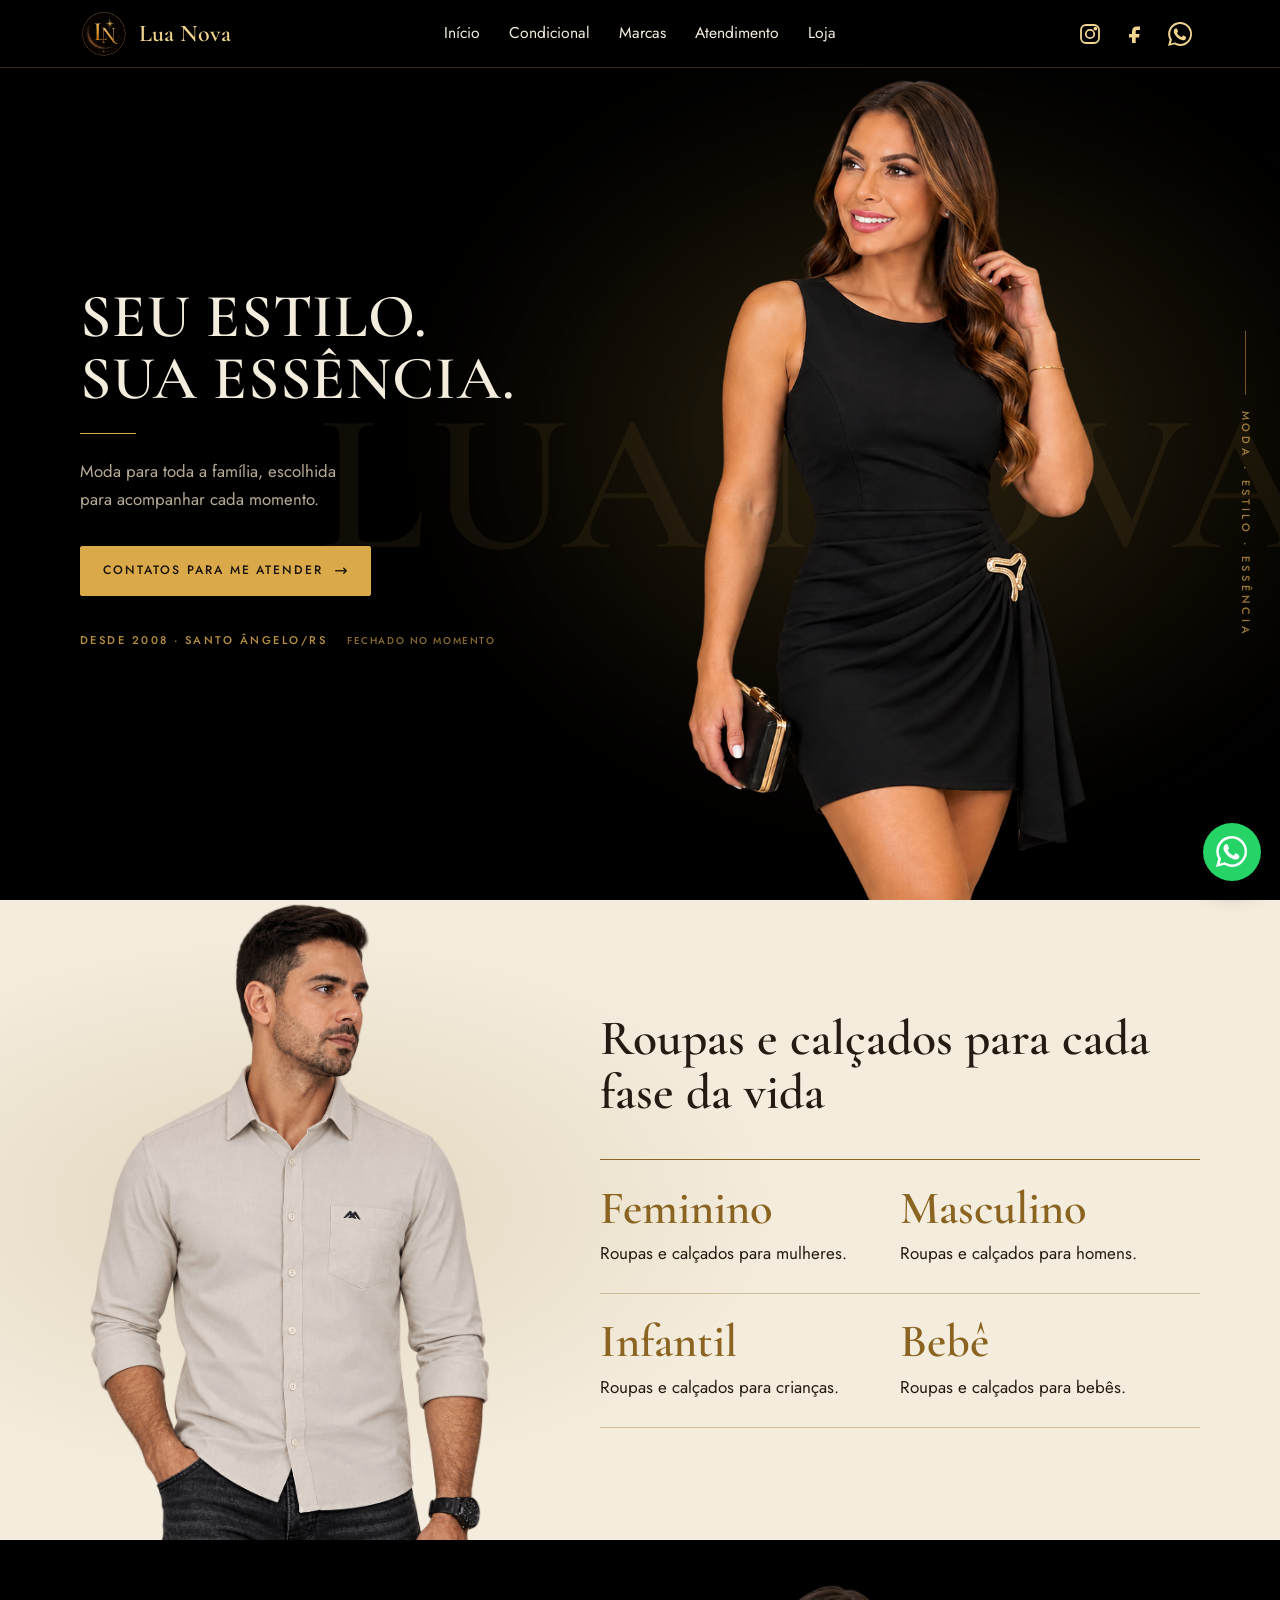
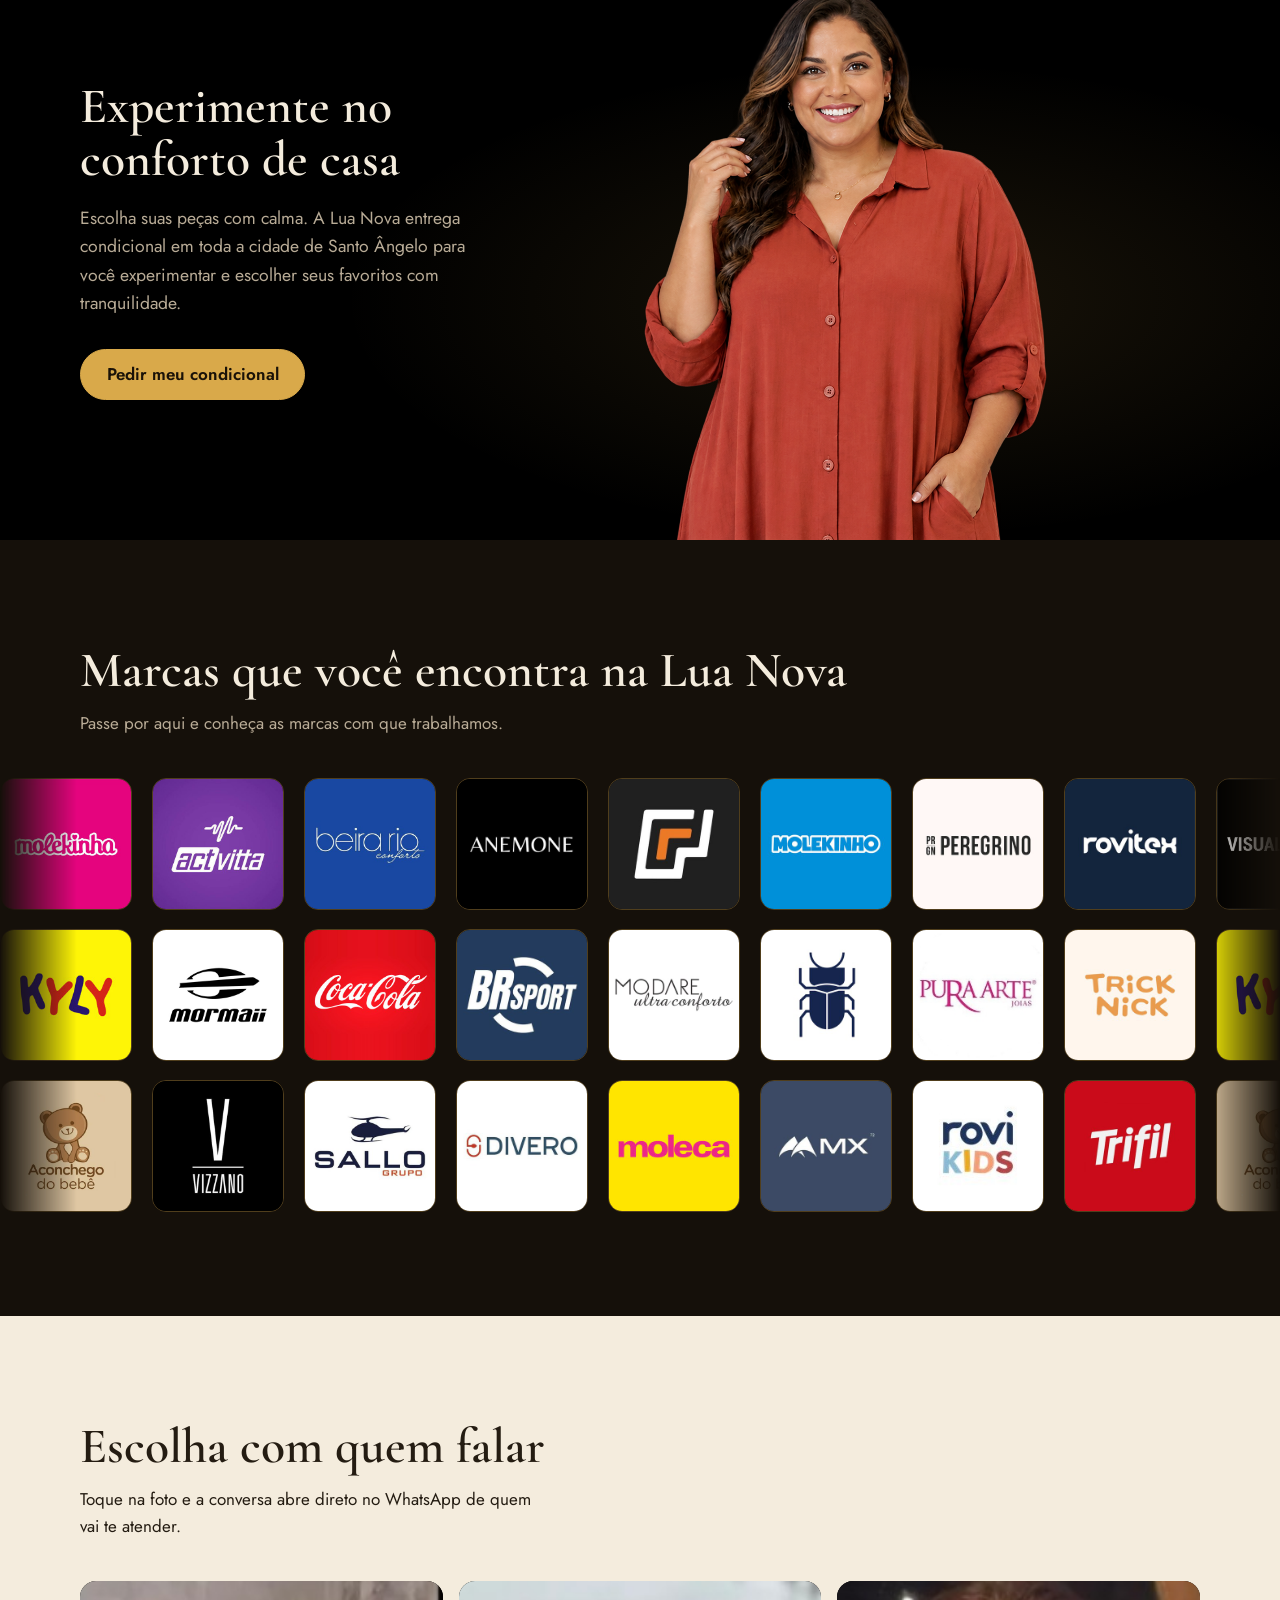
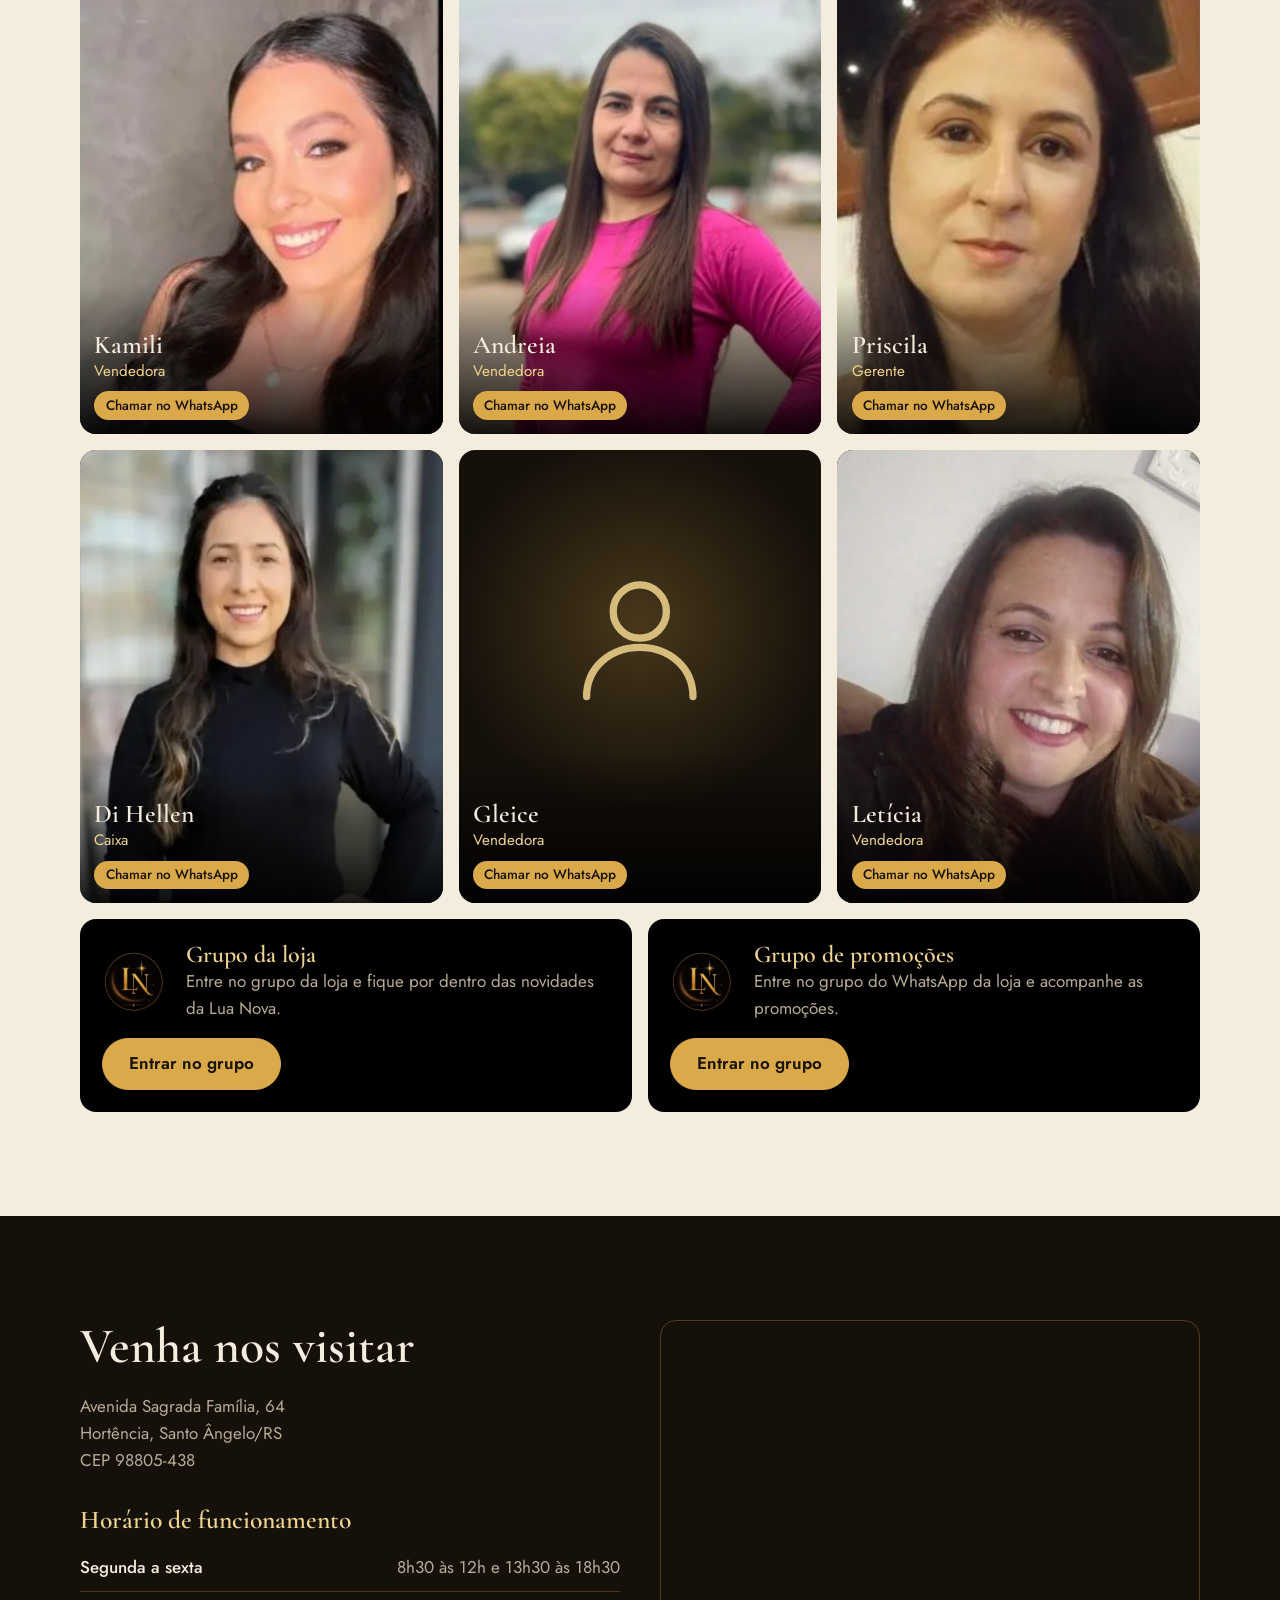
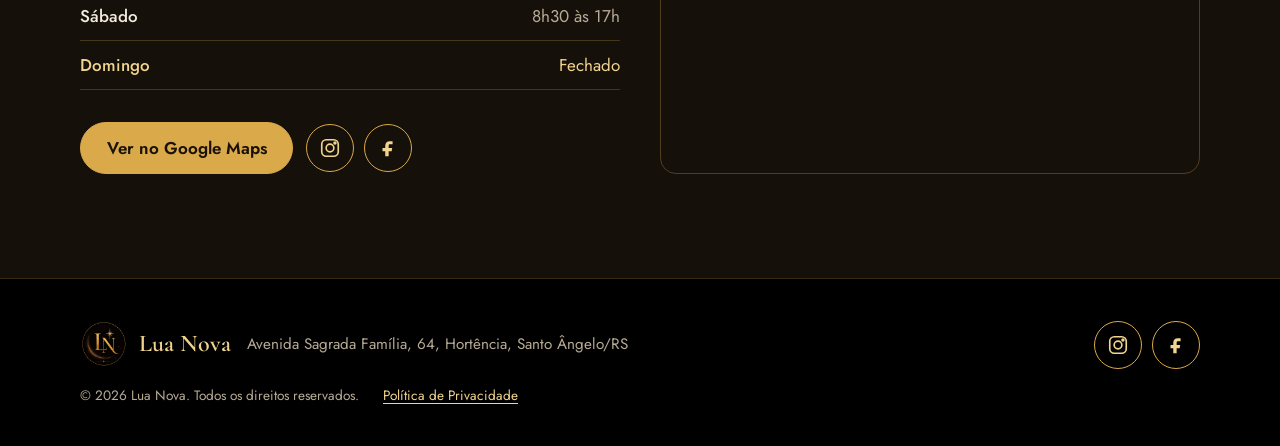
==== commit fc163c51: "icone Alteração pro icone aparecer no Google" ====
--- a/index.html
+++ b/index.html
@@ -68,6 +68,9 @@
         ]
       }
     </script>
+    <link rel="icon" type="image/png" href="/favicon.png">
+    <link rel="apple-touch-icon" href="/favicon.png">
+
 </head>
 
 <body>
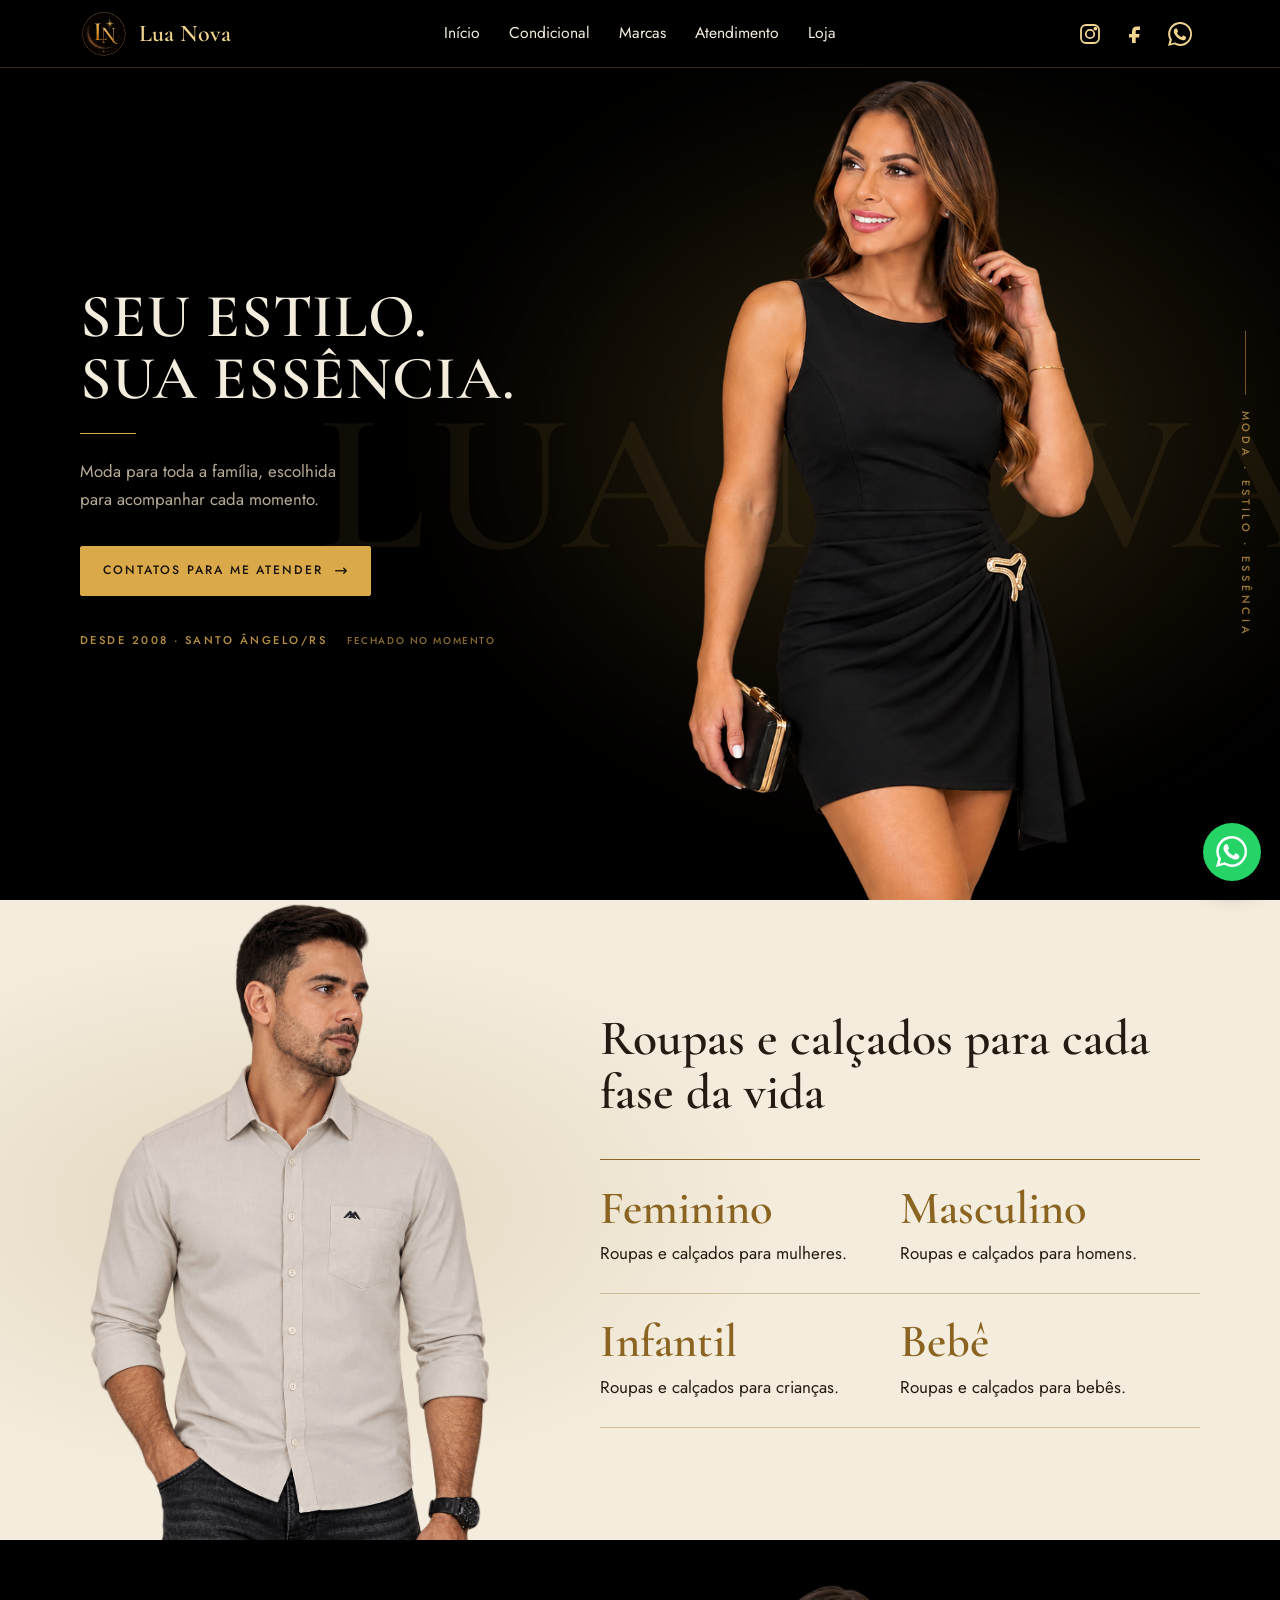
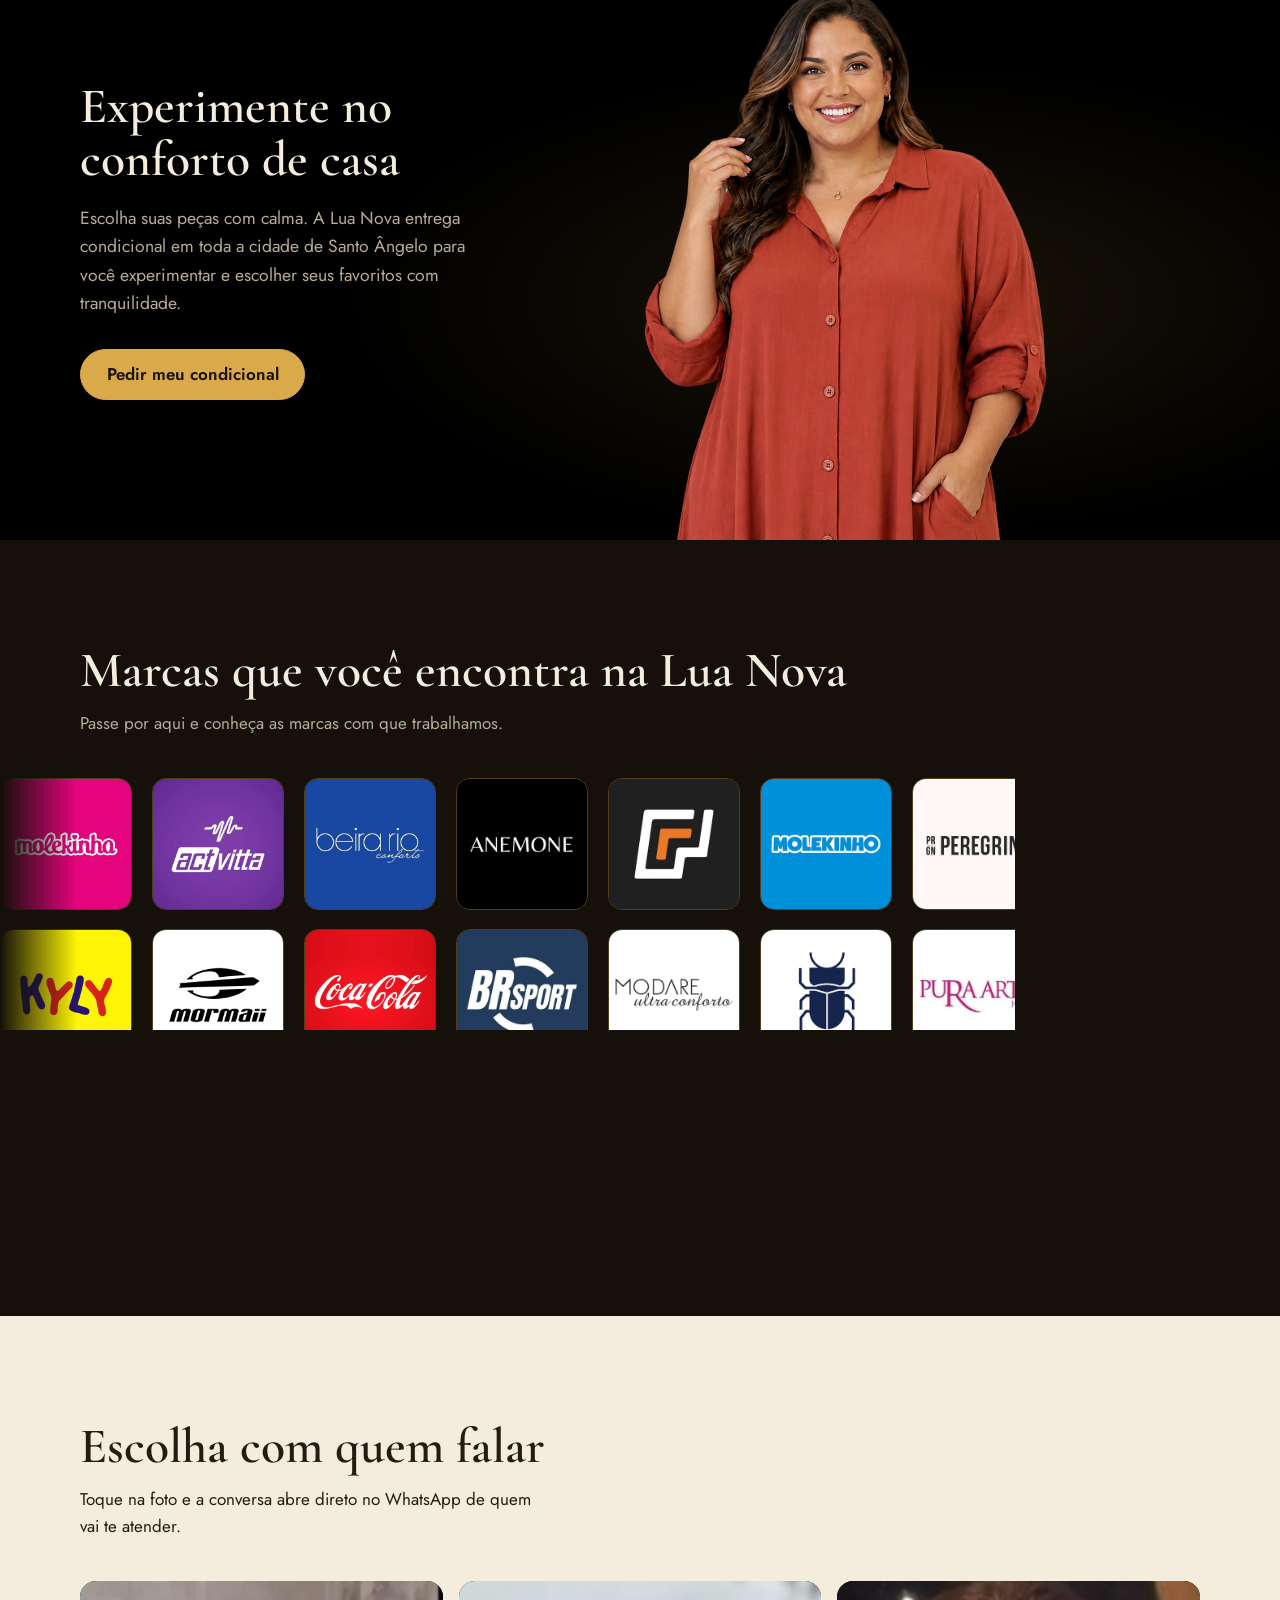
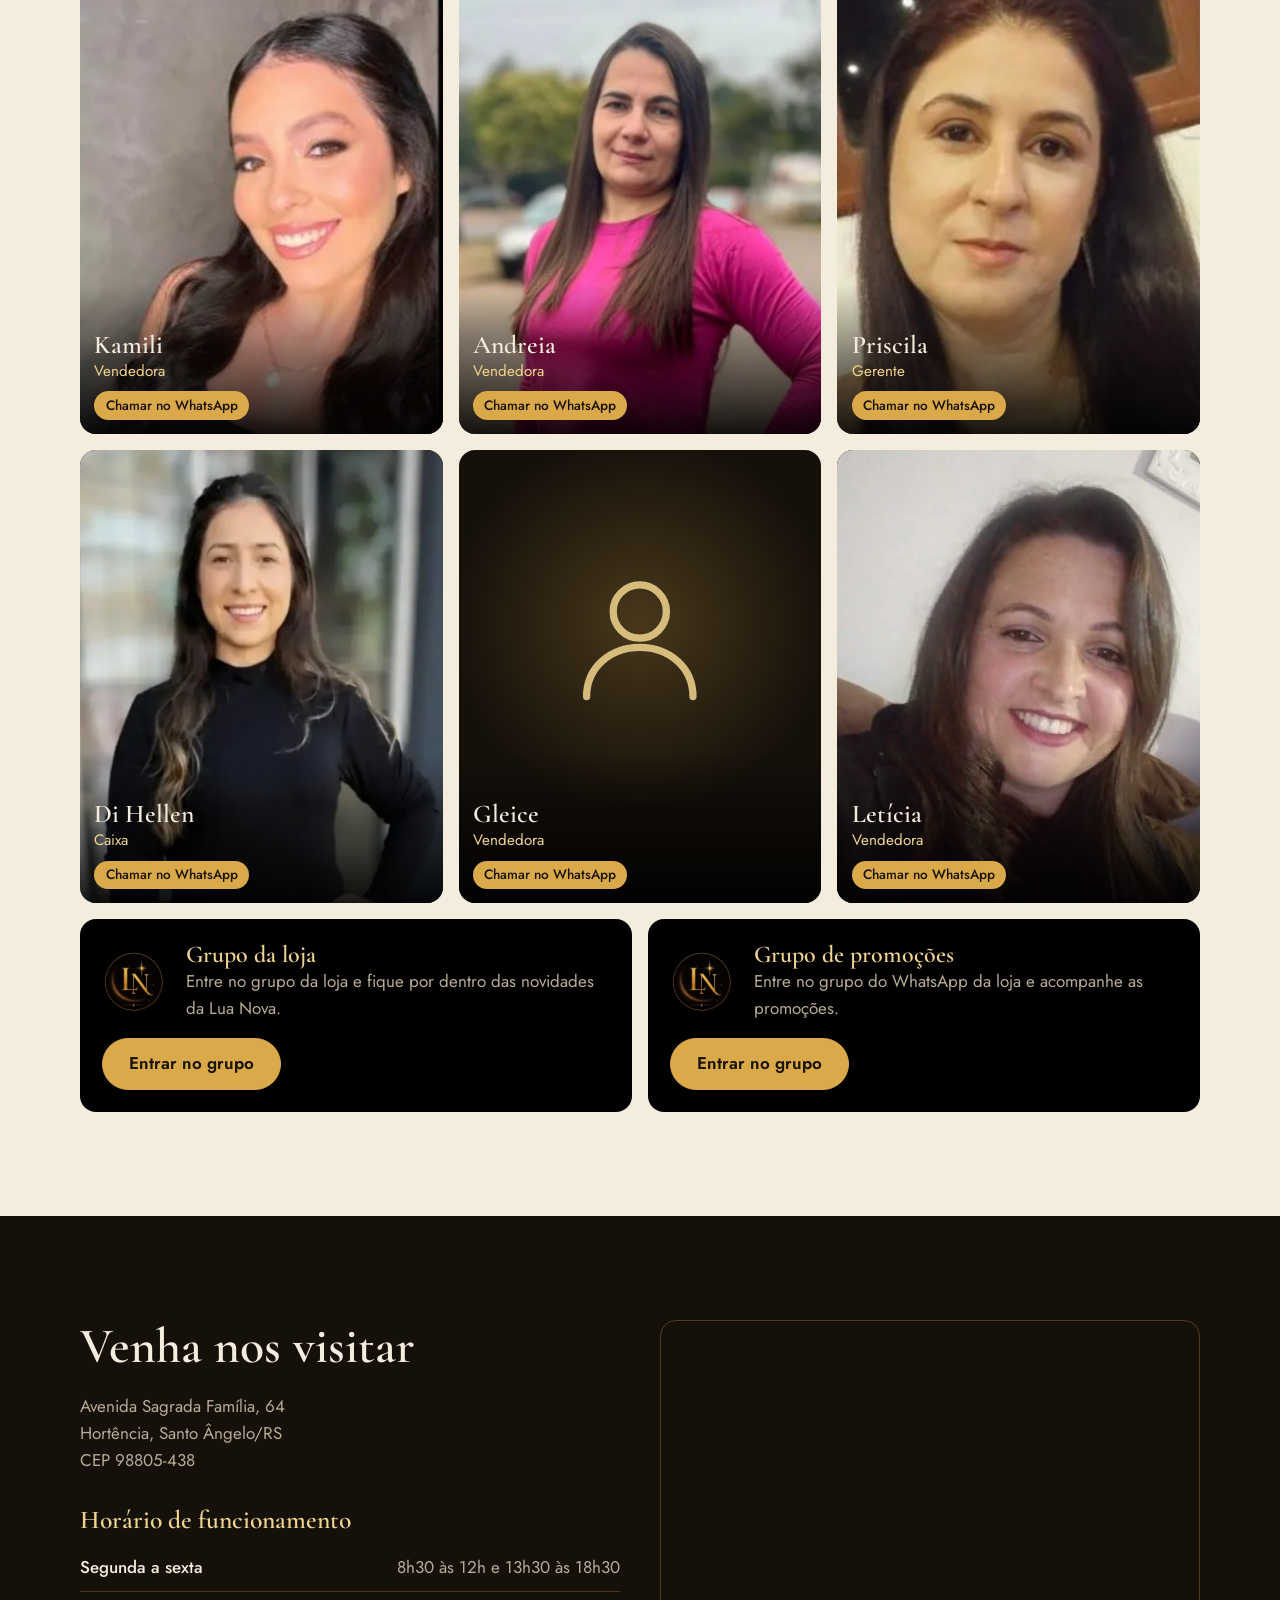
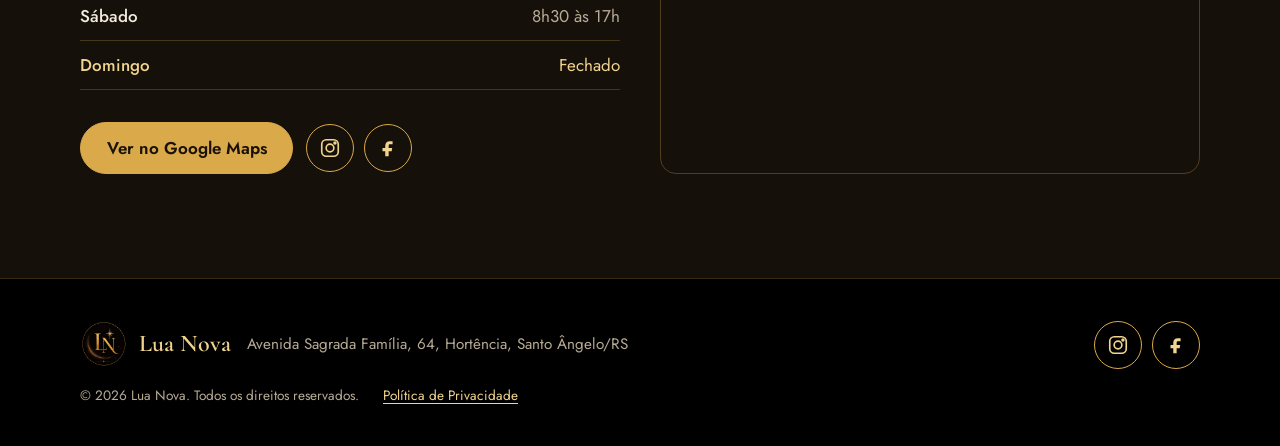
==== commit e683507b: "Change favicon links to .ico format Updated favicon links to use .ico format and removed duplicate e" ====
--- a/index.html
+++ b/index.html
@@ -30,7 +30,8 @@
   <meta property="og:image:height" content="640" />
   <meta property="og:image:alt" content="Logo da Lua Nova, monograma LN dourado sobre fundo preto" />
   <meta name="twitter:card" content="summary" />
-  <link rel="icon" type="image/png" href="assets/images/favicon.png" />
+  <link rel="icon" type="image/ico" href="/favicon.ico">
+  <link rel="apple-touch-icon" href="/favicon.ico">
   <link rel="preconnect" href="https://fonts.googleapis.com" />
   <link rel="preconnect" href="https://fonts.gstatic.com" crossorigin />
   <link
@@ -68,8 +69,6 @@
         ]
       }
     </script>
-    <link rel="icon" type="image/png" href="/favicon.png">
-    <link rel="apple-touch-icon" href="/favicon.png">
 
 </head>
 
@@ -278,4 +277,4 @@
   <script src="js/script.js"></script>
 </body>
 
-</html>+</html>
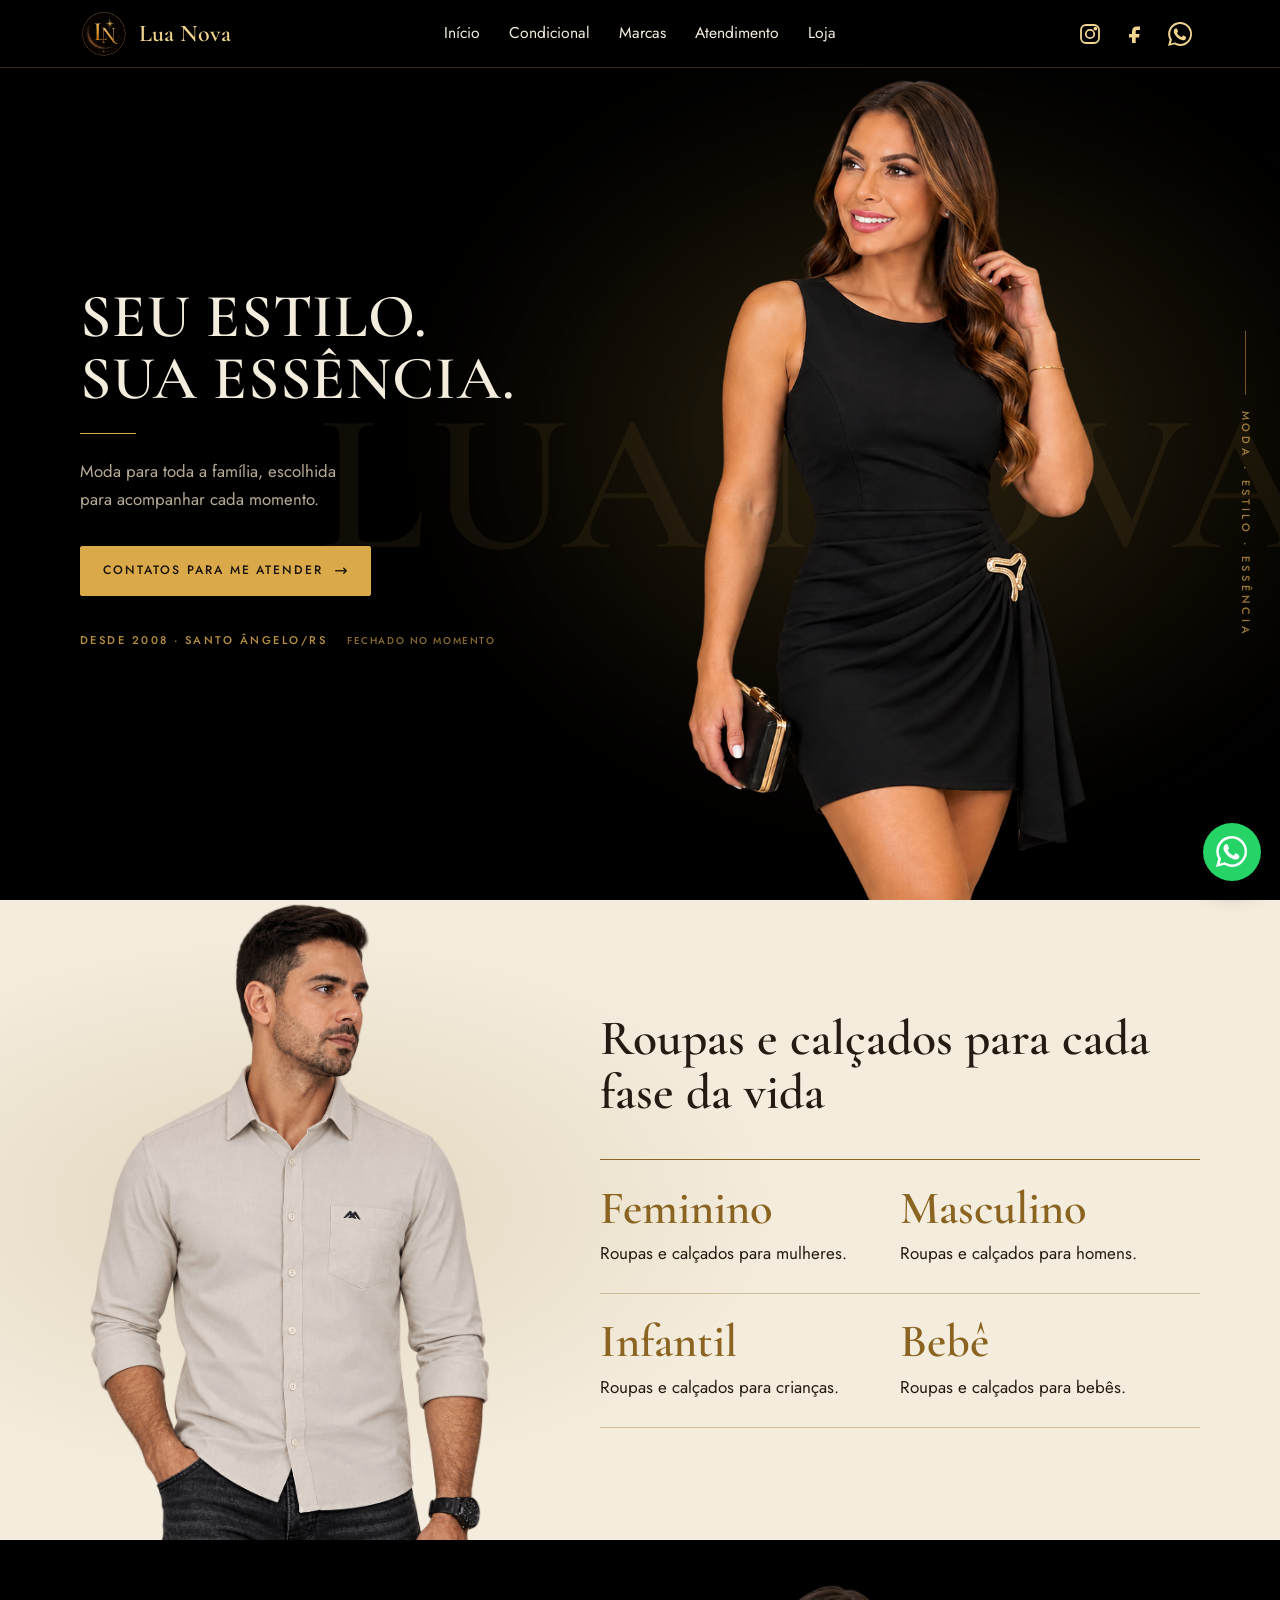
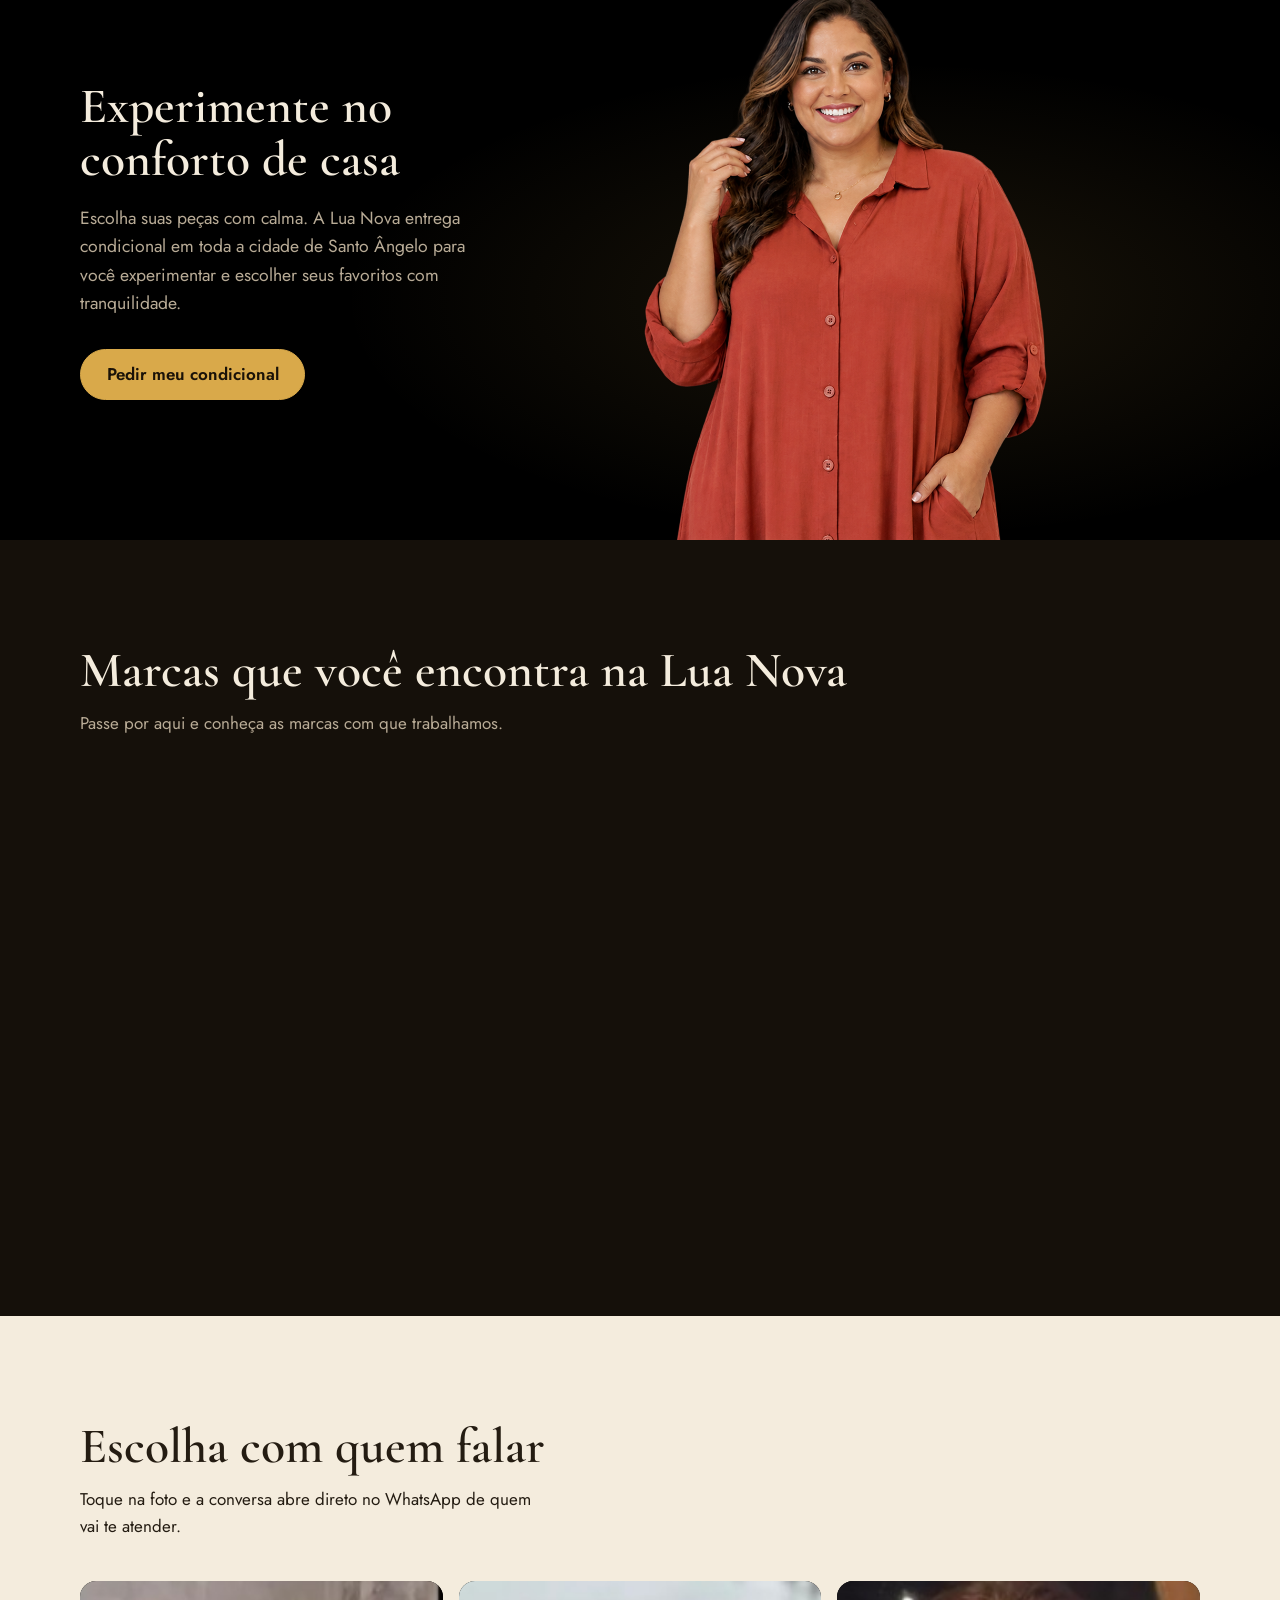
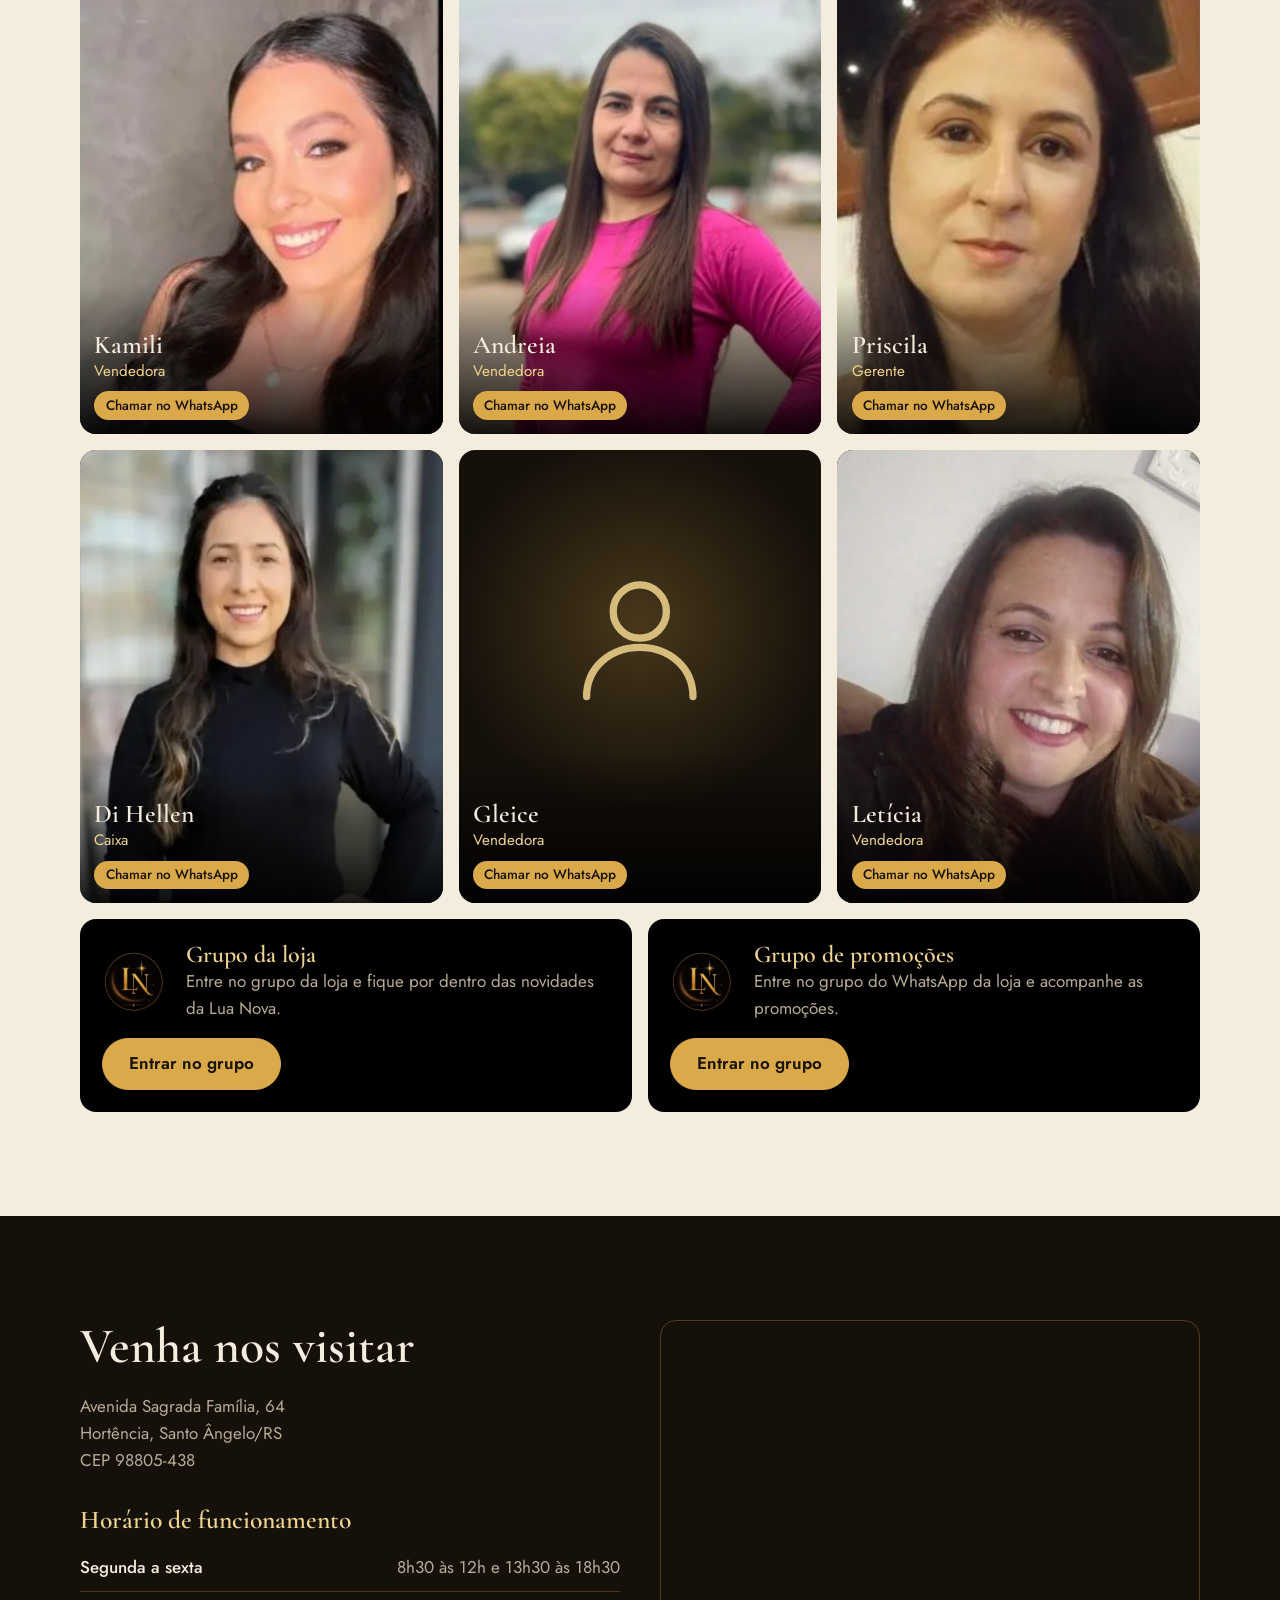
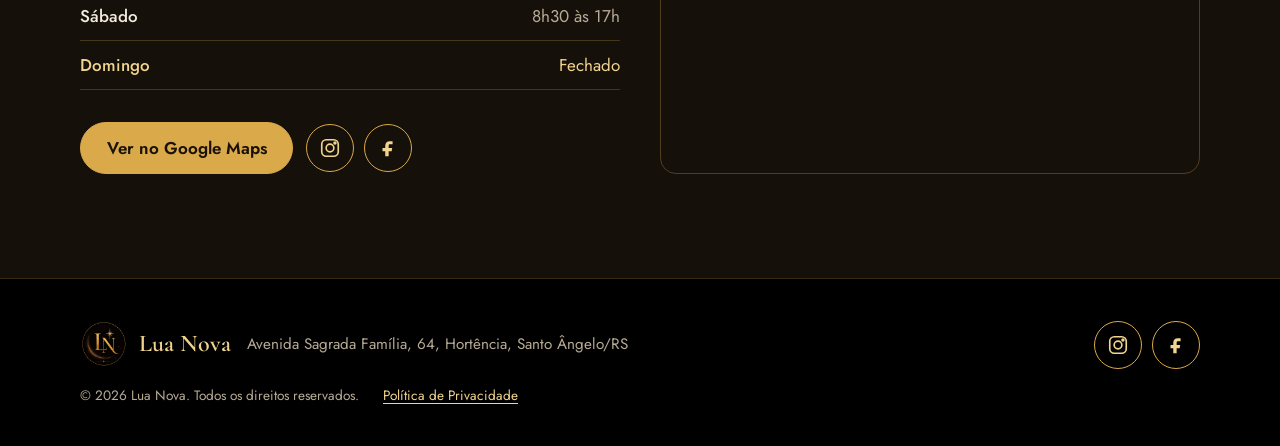
==== commit 3b73ac8e: "icone google" ====
--- a/index.html
+++ b/index.html
@@ -30,8 +30,8 @@
   <meta property="og:image:height" content="640" />
   <meta property="og:image:alt" content="Logo da Lua Nova, monograma LN dourado sobre fundo preto" />
   <meta name="twitter:card" content="summary" />
-  <link rel="icon" type="image/ico" href="/favicon.ico">
-  <link rel="apple-touch-icon" href="/favicon.ico">
+  <link rel="icon" href="/favicon.ico" type="image/x-icon">
+  <link rel="apple-touch-icon" href="/apple-touch-icon.png">
   <link rel="preconnect" href="https://fonts.googleapis.com" />
   <link rel="preconnect" href="https://fonts.gstatic.com" crossorigin />
   <link
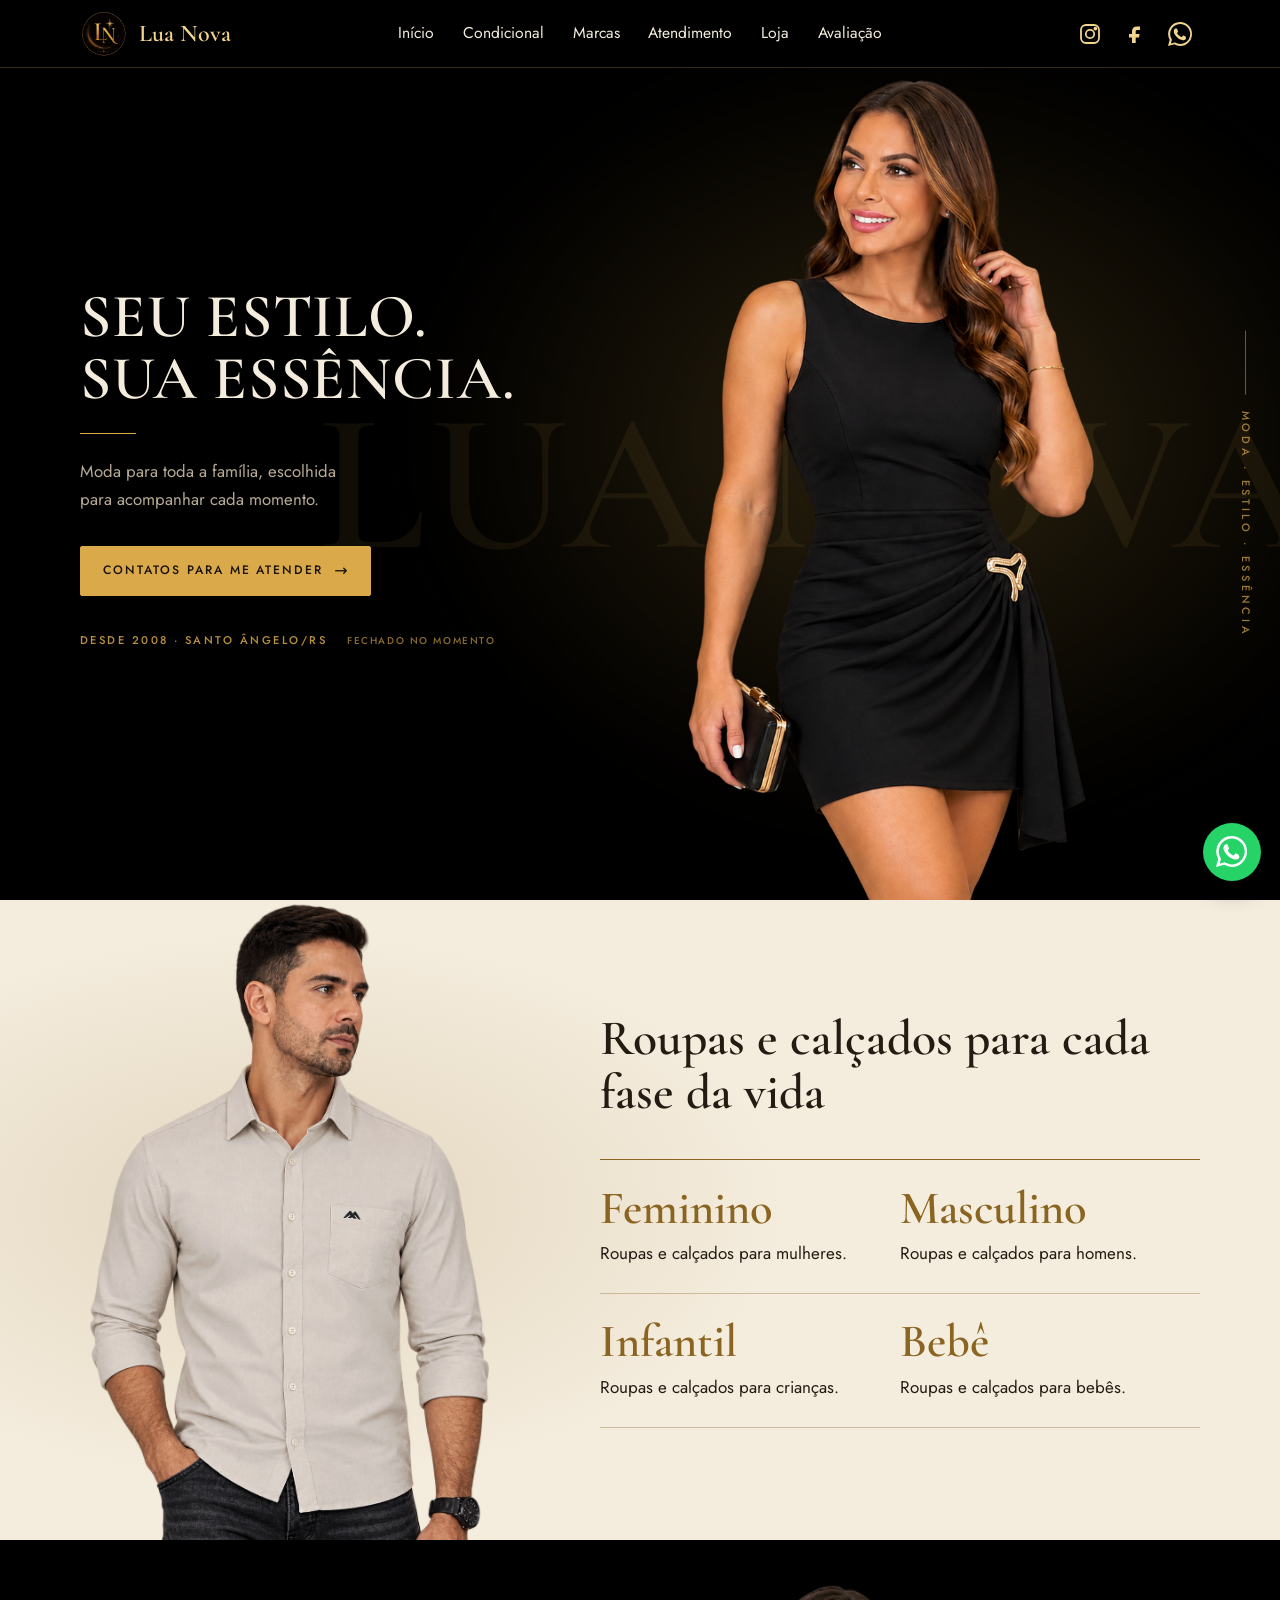
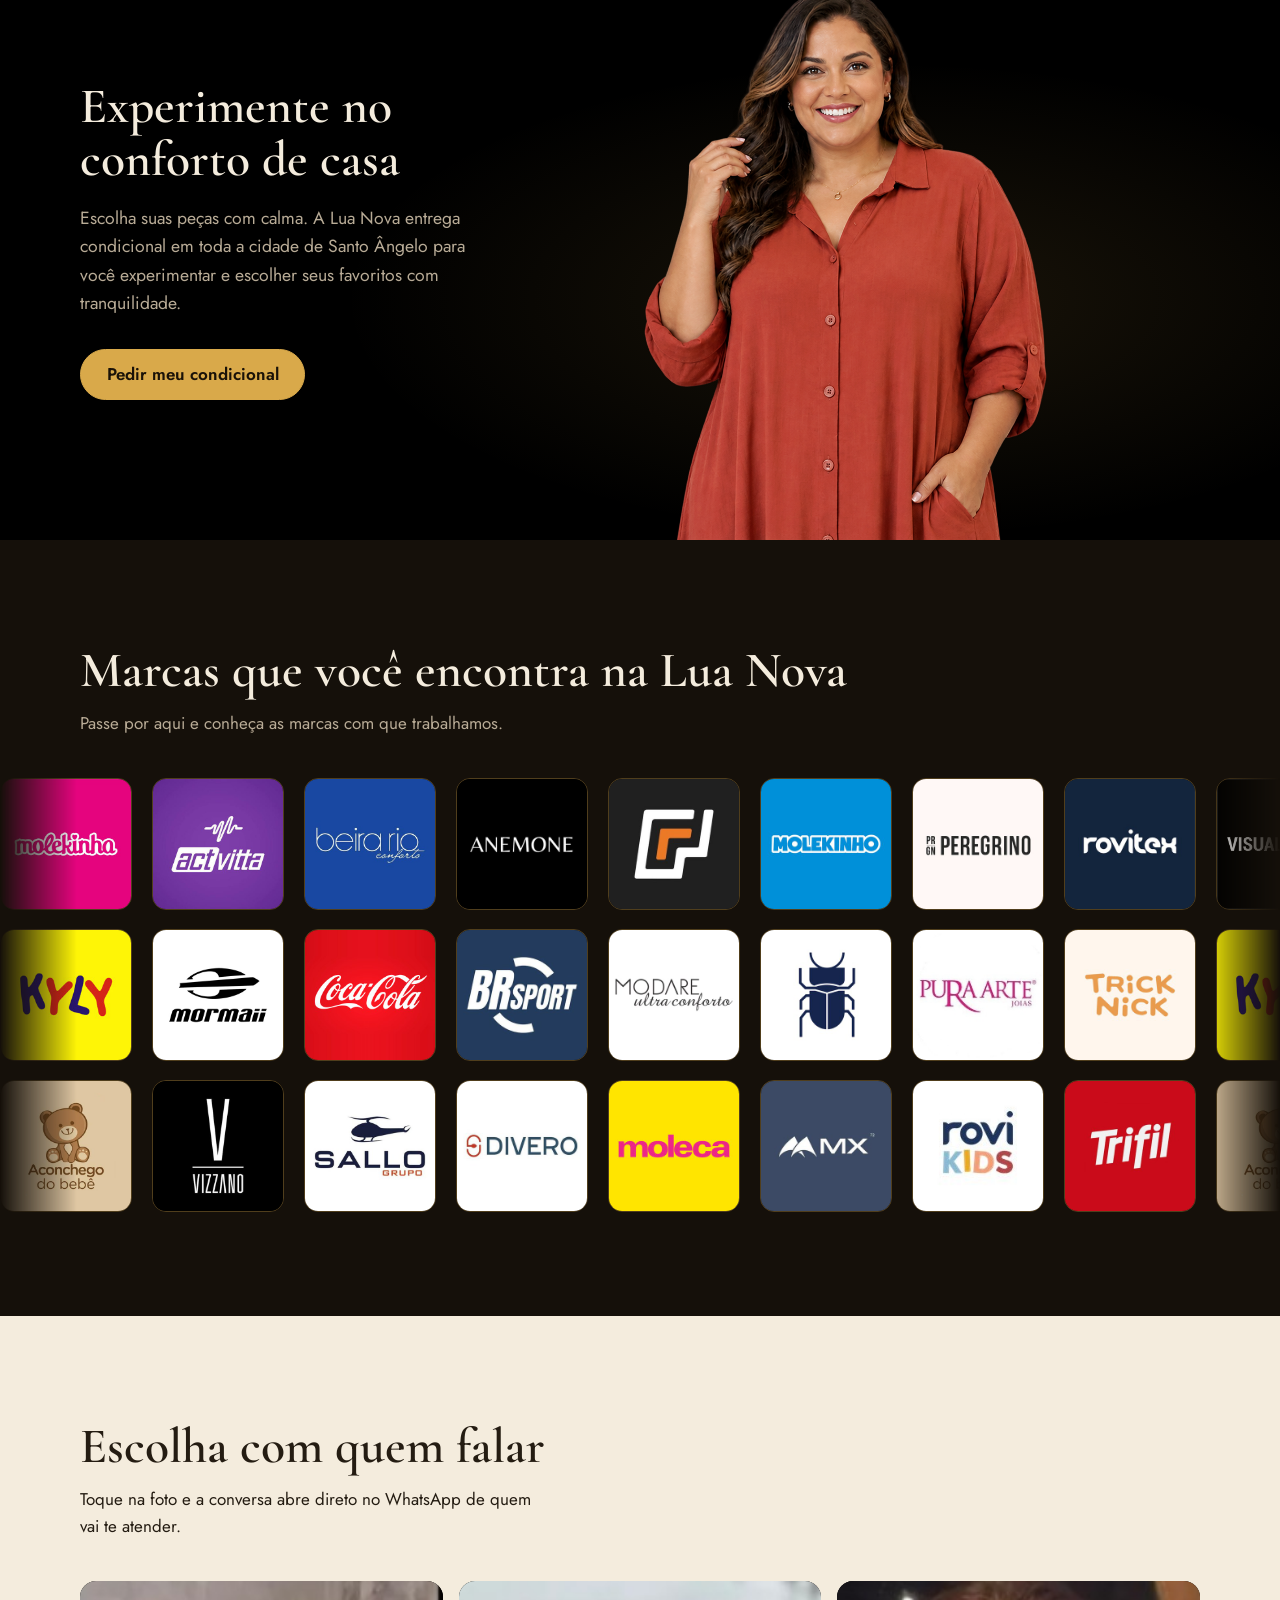
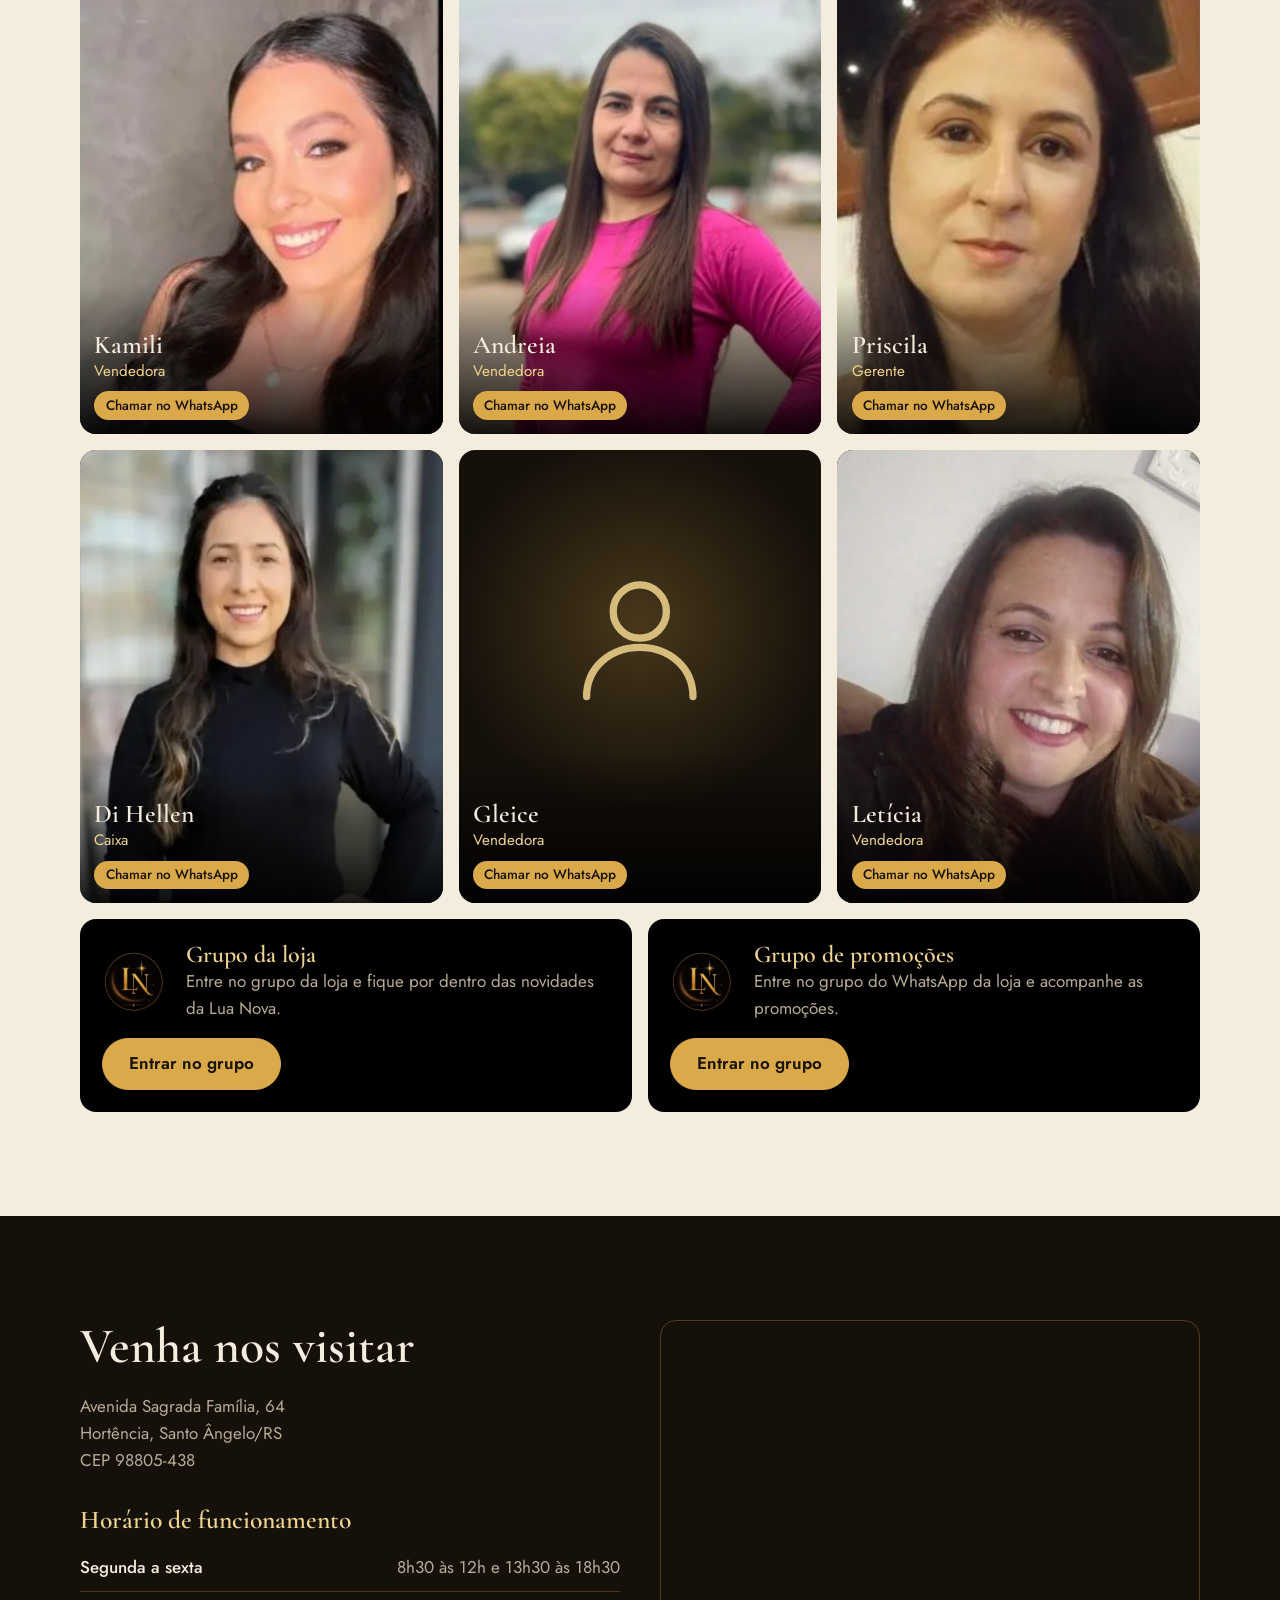
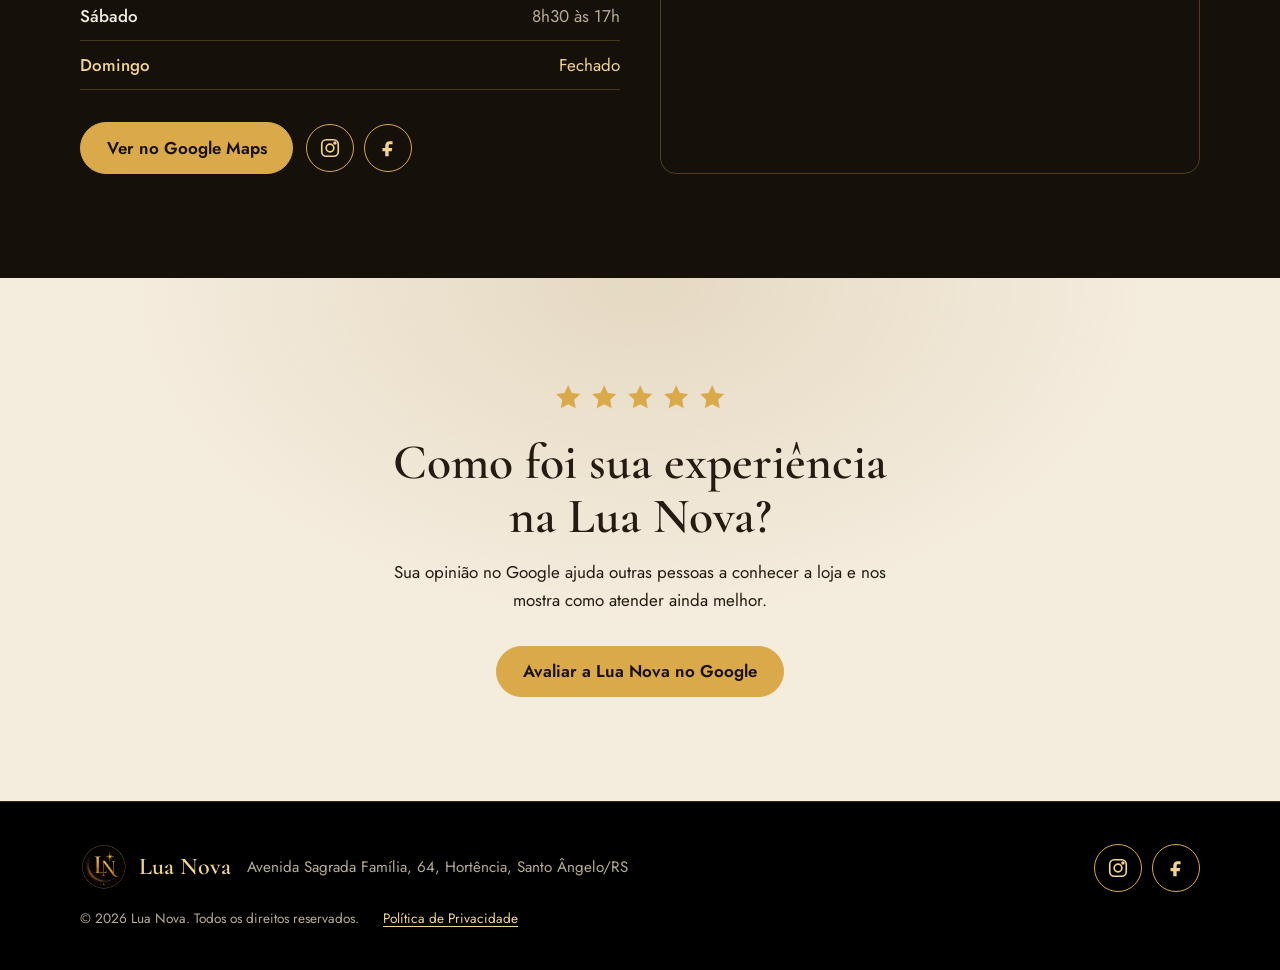
==== commit 0cfc49b0: "seção avaliação adicionada a seção de avaliação" ====
--- a/index.html
+++ b/index.html
@@ -87,6 +87,7 @@
         <a href="#marcas">Marcas</a>
         <a href="#atendimento">Atendimento</a>
         <a href="#loja">Loja</a>
+        <a href="#avaliacao">Avaliação</a>
       </nav>
       <div class="header__social" aria-label="Redes sociais e WhatsApp">
         <a class="social-icon" href="#" data-rede="instagram" target="_blank" rel="noopener" aria-label="Instagram"
@@ -230,6 +231,17 @@
         </div>
       </div>
     </section>
+
+    <section class="avaliacao" id="avaliacao" aria-labelledby="t-aval">
+      <div class="container avaliacao__in">
+        <div class="avaliacao__estrelas" aria-hidden="true">
+          <svg viewBox="0 0 24 24" aria-hidden="true"><path d="M12 2.5l2.9 6.1 6.6.9-4.8 4.6 1.2 6.6L12 17.5l-5.9 3.2 1.2-6.6L2.5 9.5l6.6-.9z"></path></svg><svg viewBox="0 0 24 24" aria-hidden="true"><path d="M12 2.5l2.9 6.1 6.6.9-4.8 4.6 1.2 6.6L12 17.5l-5.9 3.2 1.2-6.6L2.5 9.5l6.6-.9z"></path></svg><svg viewBox="0 0 24 24" aria-hidden="true"><path d="M12 2.5l2.9 6.1 6.6.9-4.8 4.6 1.2 6.6L12 17.5l-5.9 3.2 1.2-6.6L2.5 9.5l6.6-.9z"></path></svg><svg viewBox="0 0 24 24" aria-hidden="true"><path d="M12 2.5l2.9 6.1 6.6.9-4.8 4.6 1.2 6.6L12 17.5l-5.9 3.2 1.2-6.6L2.5 9.5l6.6-.9z"></path></svg><svg viewBox="0 0 24 24" aria-hidden="true"><path d="M12 2.5l2.9 6.1 6.6.9-4.8 4.6 1.2 6.6L12 17.5l-5.9 3.2 1.2-6.6L2.5 9.5l6.6-.9z"></path></svg>
+        </div>
+        <h2 id="t-aval">Como foi sua experiência na Lua Nova?</h2>
+        <p>Sua opinião no Google ajuda outras pessoas a conhecer a loja e nos mostra como atender ainda melhor.</p>
+        <a class="btn" href="#" data-avaliacao target="_blank" rel="noopener">Avaliar a Lua Nova no Google</a>
+      </div>
+    </section>
   </main>
 
   <footer class="footer">
--- a/css/style.css
+++ b/css/style.css
@@ -633,3 +633,18 @@
     opacity: .92;
   }
 }
+
+/* Avaliação */
+.avaliacao { padding: var(--sec) 0; text-align: center; color: var(--ink); background: radial-gradient(55% 90% at 50% 0%, rgba(138,100,32,.14), transparent 72%), var(--cream); }
+.avaliacao__in { max-width: 40rem; }
+.avaliacao__estrelas { display: flex; justify-content: center; gap: .35rem; margin-bottom: 1.5rem; color: var(--gold); }
+.avaliacao__estrelas svg { width: 1.9rem; height: 1.9rem; fill: currentColor; }
+.avaliacao p { max-width: 32rem; margin: 1rem auto 2rem; }
+
+/* Menu com 6 itens: em telas médias (tablets e notebooks pequenos) o cabeçalho fica mais compacto para caber sem rolagem horizontal */
+@media (min-width: 820px) and (max-width: 1099px) {
+  .header__in { gap: .75rem; }
+  .nav { gap: clamp(.8rem, 1.6vw, 1.4rem); }
+  .nav a { font-size: .9rem; }
+}
+.avaliacao h2 { text-wrap: balance; }
